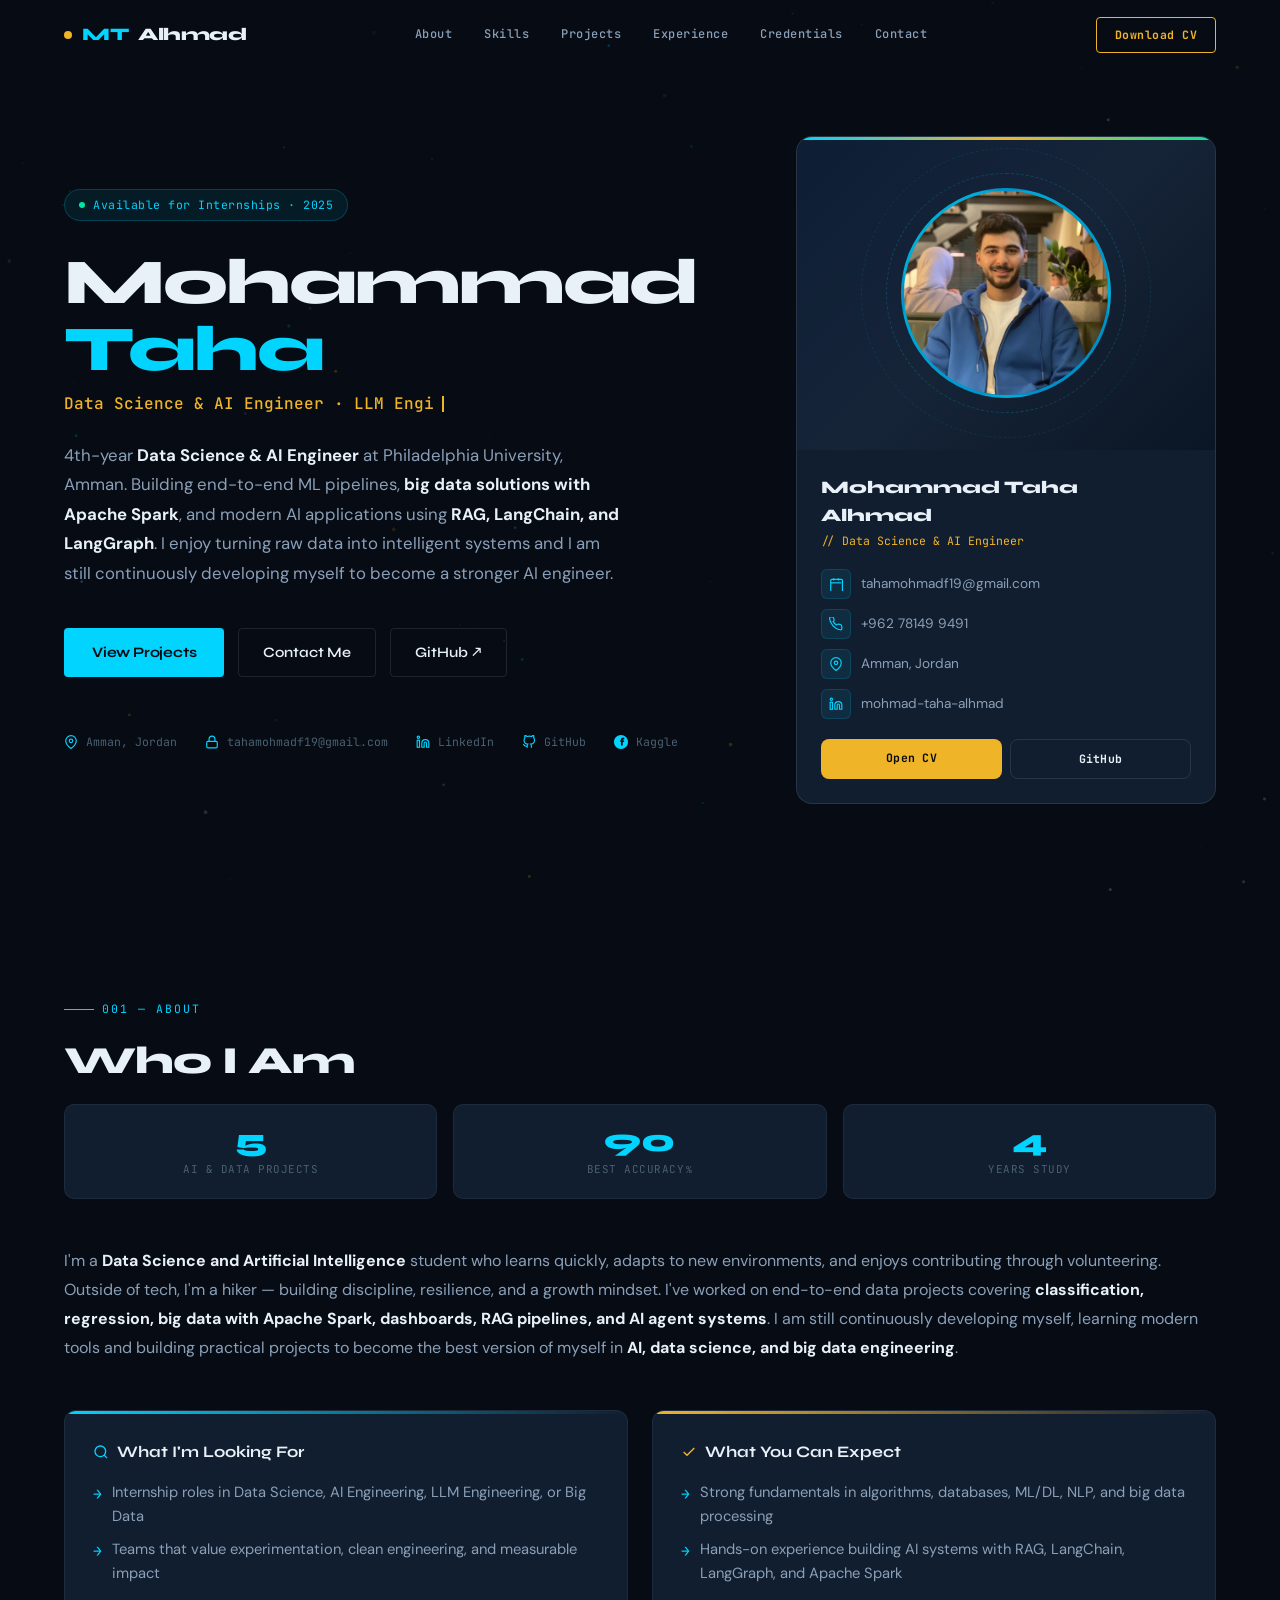
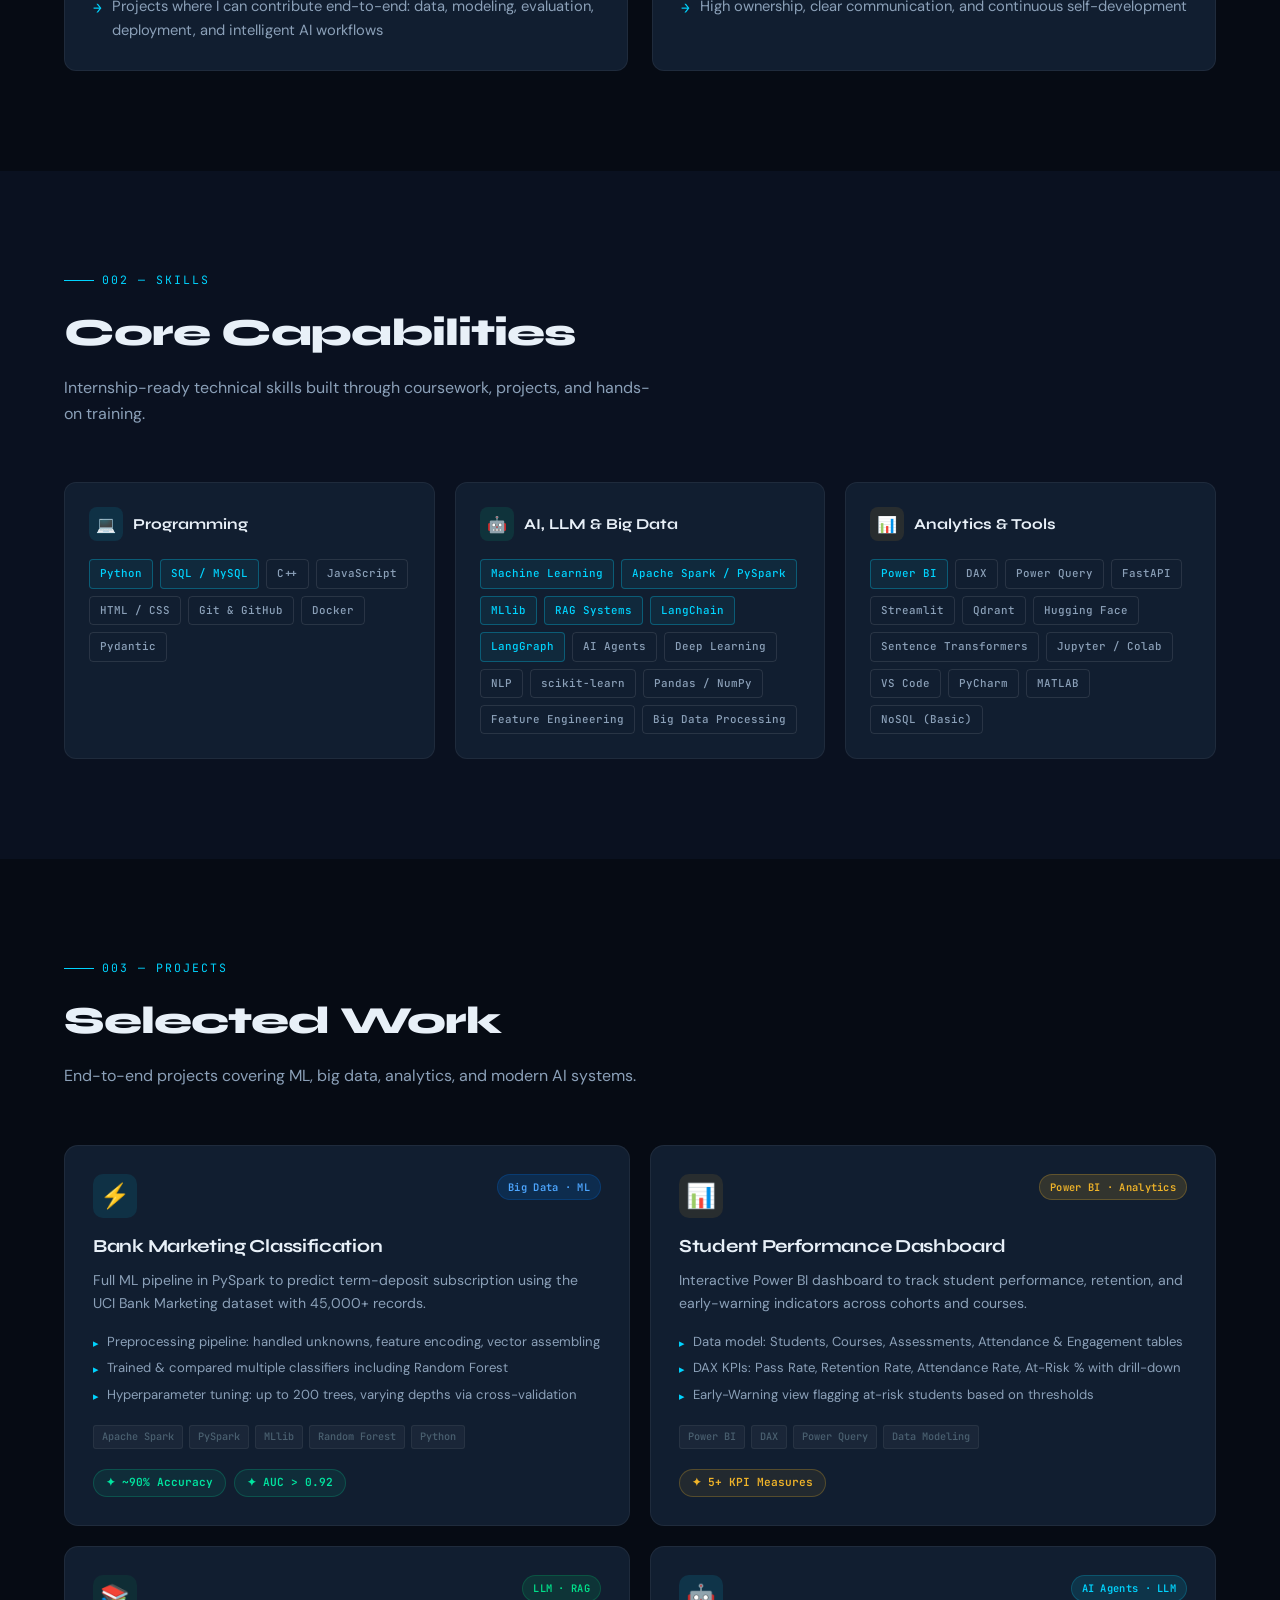
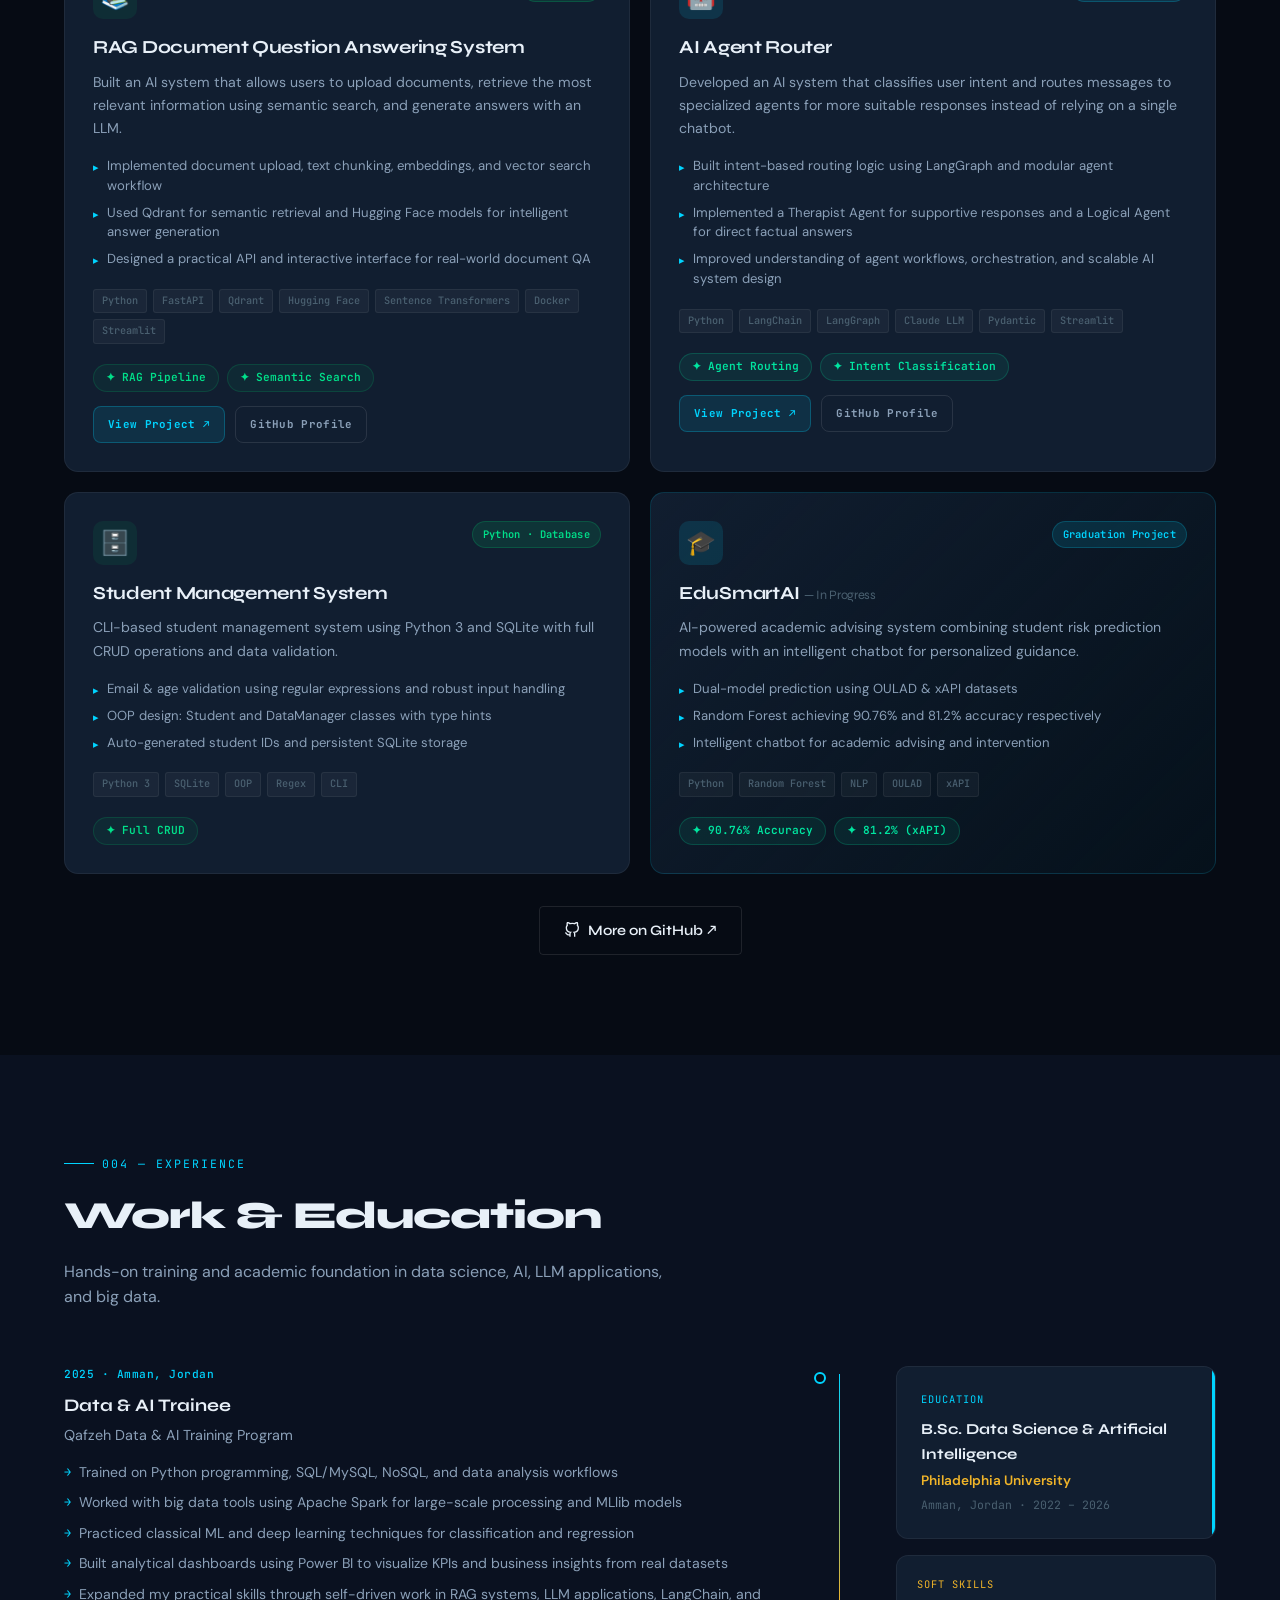
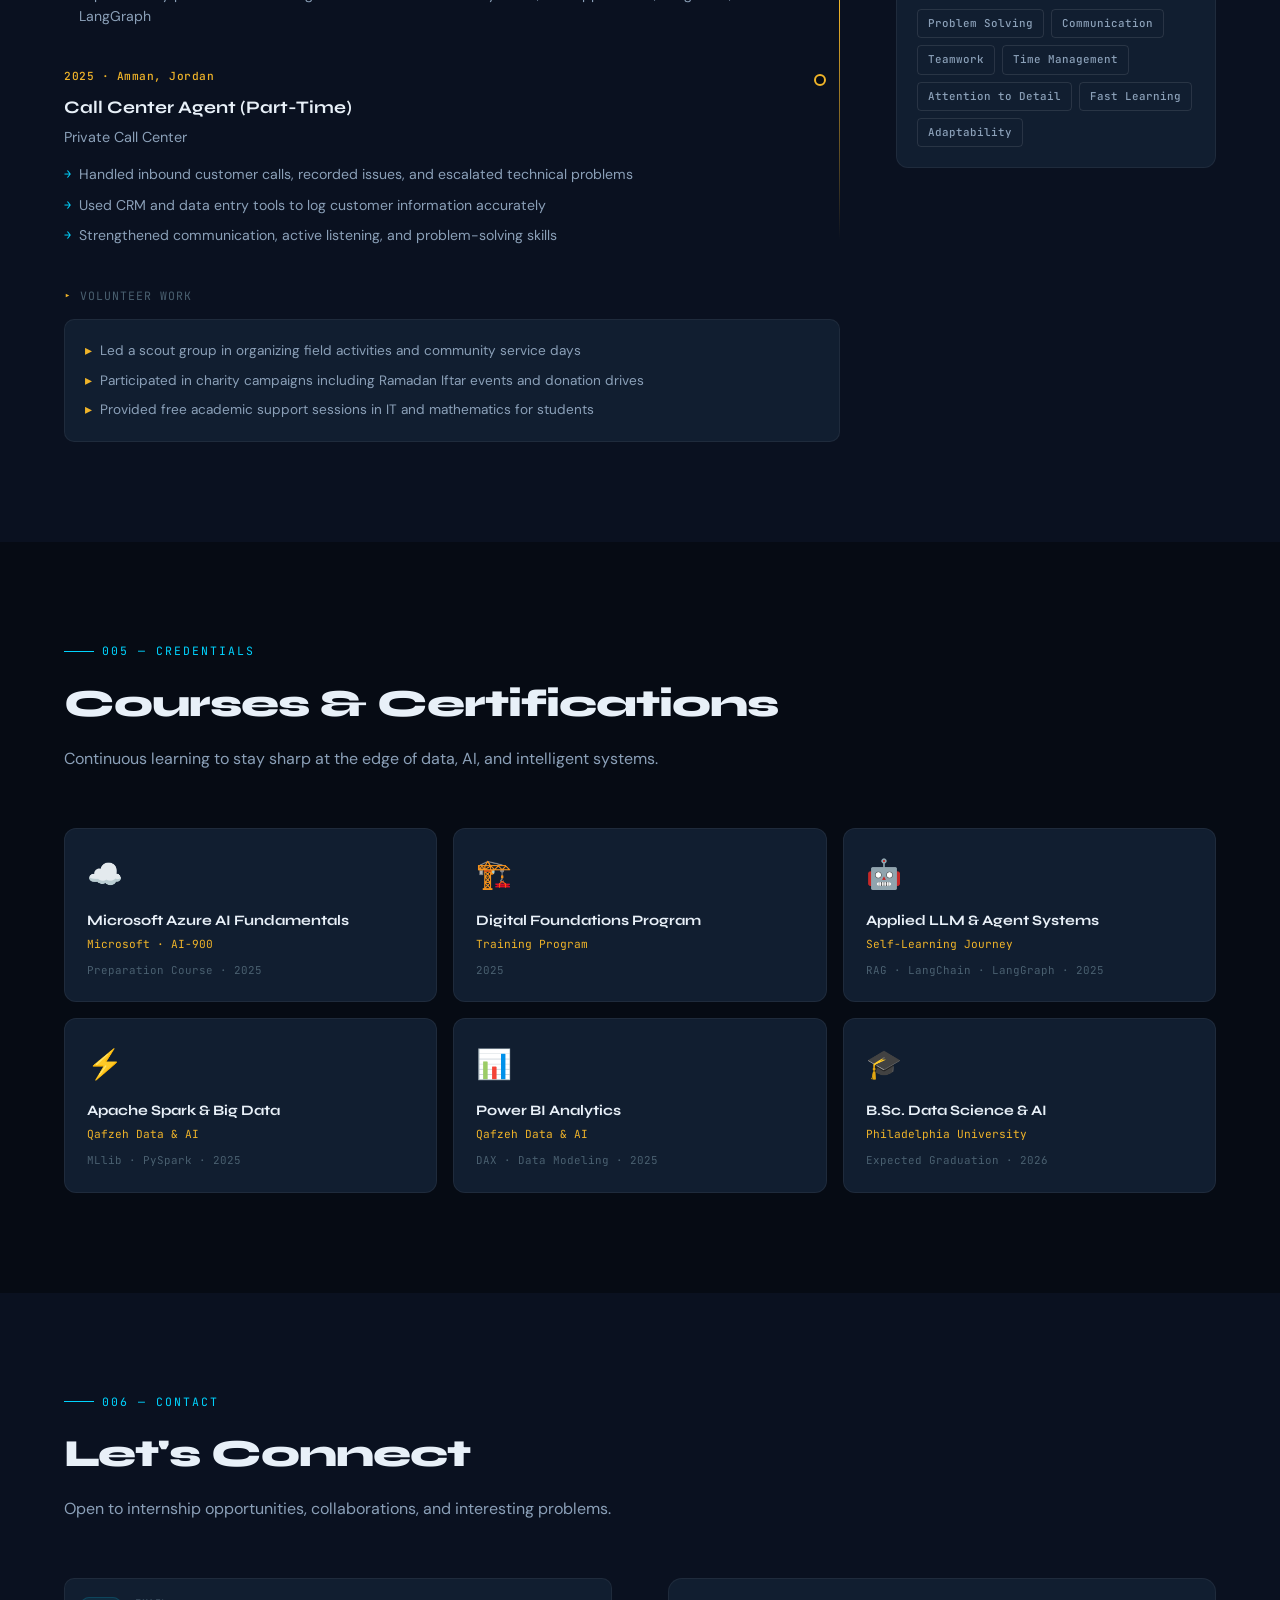
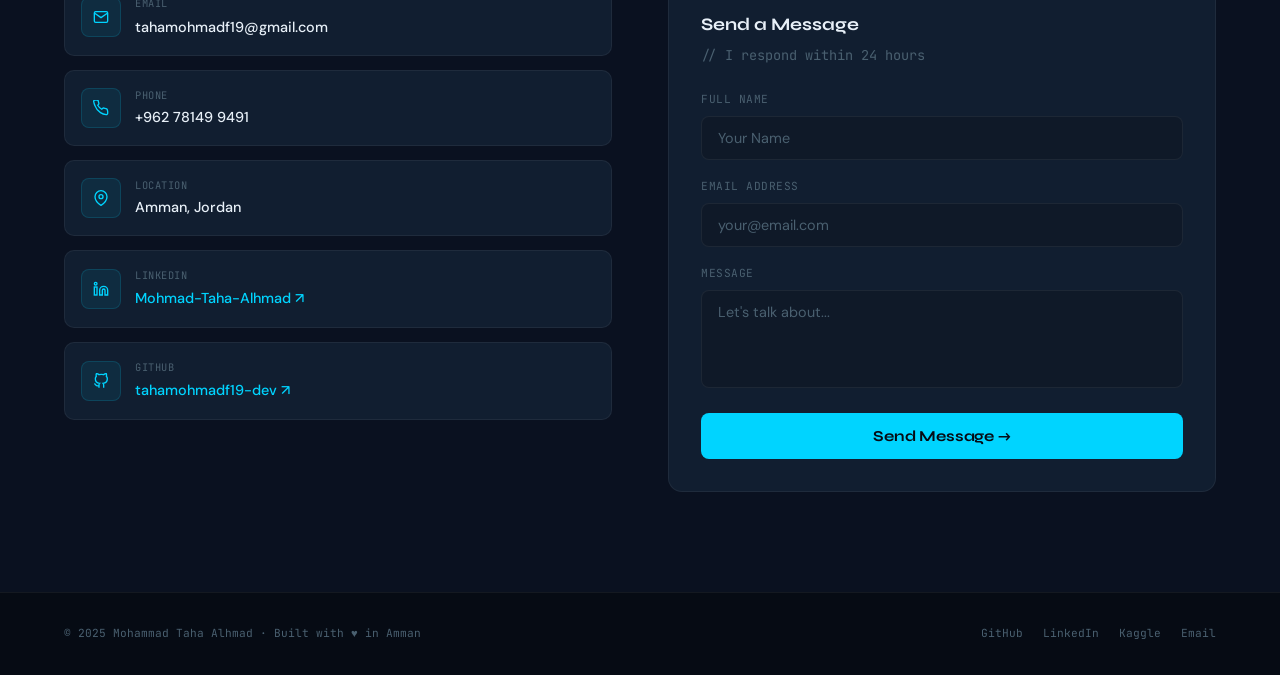
==== index.html @ 33c2872c "Update portfolio website content" ====
<!DOCTYPE html>
<html lang="en">
<head>
<meta charset="UTF-8">
<meta name="viewport" content="width=device-width, initial-scale=1.0">
<title>Mohammad Taha — Data Science & AI</title>
<link rel="preconnect" href="https://fonts.googleapis.com">
<link href="https://fonts.googleapis.com/css2?family=Syne:wght@400;500;600;700;800&family=DM+Sans:wght@300;400;500;600&family=JetBrains+Mono:wght@300;400;500;700&display=swap" rel="stylesheet">
<style>
:root {
  --bg: #060b14;
  --bg2: #0a1120;
  --bg3: #0f1928;
  --surface: #111e30;
  --surface2: #162438;
  --border: rgba(255,255,255,0.06);
  --border2: rgba(255,255,255,0.1);
  --cyan: #00d4ff;
  --cyan2: #00a8cc;
  --amber: #f0b429;
  --amber2: #d49500;
  --green: #00e5a0;
  --text: #e8f0f8;
  --text2: #8ba0b8;
  --text3: #4a6070;
  --font-display: 'Syne', sans-serif;
  --font-body: 'DM Sans', sans-serif;
  --font-mono: 'JetBrains Mono', monospace;
}
*{margin:0;padding:0;box-sizing:border-box}
html{scroll-behavior:smooth;scrollbar-width:thin;scrollbar-color:var(--cyan2) var(--bg2)}
::-webkit-scrollbar{width:6px}
::-webkit-scrollbar-track{background:var(--bg2)}
::-webkit-scrollbar-thumb{background:var(--cyan2);border-radius:3px}
body{background:var(--bg);color:var(--text);font-family:var(--font-body);line-height:1.6;overflow-x:hidden}
a{color:inherit;text-decoration:none}
img{max-width:100%}
::selection{background:rgba(0,212,255,0.25);color:#fff}

#canvas-bg{position:fixed;top:0;left:0;width:100%;height:100%;pointer-events:none;z-index:0;opacity:0.4}

nav{position:fixed;top:0;left:0;right:0;z-index:100;padding:0 5%;height:70px;display:flex;align-items:center;justify-content:space-between;transition:all 0.3s}
nav.scrolled{background:rgba(6,11,20,0.92);backdrop-filter:blur(20px);border-bottom:1px solid var(--border)}
.nav-logo{font-family:var(--font-display);font-size:1.1rem;font-weight:800;letter-spacing:-0.5px;display:flex;align-items:center;gap:10px}
.nav-logo span{color:var(--cyan)}
.nav-dot{width:8px;height:8px;background:var(--amber);border-radius:50%;animation:pulse-dot 2s infinite}
@keyframes pulse-dot{0%,100%{opacity:1;transform:scale(1)}50%{opacity:0.5;transform:scale(0.7)}}
.nav-links{display:flex;align-items:center;gap:32px}
.nav-links a{font-family:var(--font-mono);font-size:0.75rem;font-weight:500;color:var(--text2);letter-spacing:0.5px;transition:color 0.2s;position:relative}
.nav-links a::after{content:'';position:absolute;bottom:-4px;left:0;width:0;height:1px;background:var(--cyan);transition:width 0.3s}
.nav-links a:hover{color:var(--cyan)}
.nav-links a:hover::after{width:100%}
.nav-btn{background:transparent;border:1px solid var(--amber);color:var(--amber);font-family:var(--font-mono);font-size:0.72rem;font-weight:700;padding:8px 18px;border-radius:4px;cursor:pointer;letter-spacing:0.5px;transition:all 0.2s}
.nav-btn:hover{background:var(--amber);color:var(--bg)}

#hero{min-height:100vh;display:flex;align-items:center;padding:120px 5% 80px;position:relative;z-index:1}
.hero-grid{display:grid;grid-template-columns:1fr 420px;gap:80px;align-items:center;width:100%;max-width:1200px;margin:0 auto}
.hero-tag{display:inline-flex;align-items:center;gap:8px;background:rgba(0,212,255,0.08);border:1px solid rgba(0,212,255,0.2);border-radius:20px;padding:6px 14px;font-family:var(--font-mono);font-size:0.72rem;color:var(--cyan);margin-bottom:28px;letter-spacing:0.5px}
.hero-tag-dot{width:6px;height:6px;background:var(--green);border-radius:50%;animation:pulse-dot 2s infinite}
.hero-name{font-family:var(--font-display);font-size:clamp(2.8rem,5vw,4.2rem);font-weight:800;line-height:1.05;letter-spacing:-2px;margin-bottom:8px}
.hero-name span{color:var(--cyan)}
.hero-title{font-family:var(--font-mono);font-size:1rem;color:var(--amber);margin-bottom:24px;display:flex;align-items:center;gap:8px;font-weight:500}
.cursor-blink{display:inline-block;width:2px;height:1em;background:var(--amber);animation:blink 1s infinite;vertical-align:text-bottom}
@keyframes blink{0%,50%{opacity:1}51%,100%{opacity:0}}
.hero-bio{font-size:1.05rem;color:var(--text2);line-height:1.75;max-width:560px;margin-bottom:40px}
.hero-bio strong{color:var(--text)}
.hero-cta{display:flex;gap:14px;flex-wrap:wrap;margin-bottom:56px}
.btn-primary{background:var(--cyan);color:var(--bg);font-family:var(--font-display);font-weight:700;font-size:0.9rem;padding:13px 28px;border-radius:4px;border:none;cursor:pointer;transition:all 0.2s;letter-spacing:-0.2px}
.btn-primary:hover{background:var(--cyan2);transform:translateY(-1px);box-shadow:0 8px 24px rgba(0,212,255,0.3)}
.btn-ghost{background:transparent;color:var(--text);font-family:var(--font-display);font-weight:600;font-size:0.9rem;padding:12px 24px;border-radius:4px;border:1px solid var(--border2);cursor:pointer;transition:all 0.2s}
.btn-ghost:hover{border-color:var(--text2);background:rgba(255,255,255,0.04)}
.hero-meta{display:flex;align-items:center;gap:28px;flex-wrap:wrap}
.hero-meta-item{display:flex;align-items:center;gap:8px;font-family:var(--font-mono);font-size:0.72rem;color:var(--text3)}
.hero-meta-item svg{color:var(--cyan);flex-shrink:0}
.hero-meta-item a:hover{color:var(--cyan)}

.hero-card{background:var(--surface);border:1px solid var(--border2);border-radius:16px;overflow:hidden;position:relative}
.hero-card::before{content:'';position:absolute;top:0;left:0;right:0;height:3px;background:linear-gradient(90deg,var(--cyan),var(--amber),var(--green));z-index:2}
.hero-card-img{width:100%;aspect-ratio:4/3;background:linear-gradient(135deg,#0d1e35 0%,#162438 50%,#0a1624 100%);display:flex;align-items:center;justify-content:center;position:relative;overflow:hidden}
.hero-card-img-placeholder{
  width:210px;
  height:210px;
  border-radius:50%;
  object-fit:cover;
  border:3px solid rgba(0,212,255,0.3);
  position:relative;
  z-index:1;
  display:flex;
  align-items:center;
  justify-content:center;
  font-family:var(--font-display);
  font-size:3.5rem;
  font-weight:800;
  color:#fff;
  letter-spacing:-2px;
  background:linear-gradient(135deg,var(--cyan2),#0066aa);
}
.hero-card-img-ring{position:absolute;width:240px;height:240px;border-radius:50%;border:1px dashed rgba(0,212,255,0.2);animation:spin-ring 20s linear infinite}
.hero-card-img-ring2{position:absolute;width:290px;height:290px;border-radius:50%;border:1px dashed rgba(0,212,255,0.1);animation:spin-ring 30s linear infinite reverse}
@keyframes spin-ring{from{transform:rotate(0deg)}to{transform:rotate(360deg)}}

.hero-card-body{padding:24px}
.hero-card-name{font-family:var(--font-display);font-size:1.1rem;font-weight:800;margin-bottom:2px}
.hero-card-role{font-family:var(--font-mono);font-size:0.72rem;color:var(--amber);margin-bottom:18px}
.hero-card-info{display:flex;flex-direction:column;gap:10px;margin-bottom:20px}
.hero-card-info-item{display:flex;align-items:center;gap:10px;font-size:0.85rem;color:var(--text2)}
.hero-card-info-icon{width:30px;height:30px;background:rgba(0,212,255,0.08);border:1px solid rgba(0,212,255,0.15);border-radius:6px;display:flex;align-items:center;justify-content:center;flex-shrink:0}
.hero-card-btns{display:grid;grid-template-columns:1fr 1fr;gap:8px}
.hcb{padding:10px;border-radius:8px;font-family:var(--font-mono);font-size:0.72rem;font-weight:700;letter-spacing:0.3px;cursor:pointer;transition:all 0.2s;text-align:center;border:none}
.hcb-primary{background:var(--amber);color:var(--bg)}
.hcb-primary:hover{background:var(--amber2)}
.hcb-ghost{background:transparent;border:1px solid var(--border2);color:var(--text)}
.hcb-ghost:hover{border-color:var(--text2)}

section{padding:100px 5%;position:relative;z-index:1}
.section-label{font-family:var(--font-mono);font-size:0.72rem;color:var(--cyan);letter-spacing:2px;text-transform:uppercase;margin-bottom:12px;display:flex;align-items:center;gap:8px}
.section-label::before{content:'';width:30px;height:1px;background:var(--cyan)}
.section-title{font-family:var(--font-display);font-size:clamp(1.8rem,3vw,2.6rem);font-weight:800;letter-spacing:-1px;margin-bottom:12px}
.section-sub{color:var(--text2);font-size:1rem;max-width:600px;margin-bottom:56px}
.inner{max-width:1200px;margin:0 auto}

#about .about-grid{display:grid;grid-template-columns:1fr 1fr;gap:24px;margin-top:48px}
.about-card{background:var(--surface);border:1px solid var(--border);border-radius:12px;padding:28px;position:relative;overflow:hidden;transition:border-color 0.3s}
.about-card:hover{border-color:var(--border2)}
.about-card-accent{position:absolute;top:0;left:0;width:100%;height:3px}
.about-card-accent.cyan{background:linear-gradient(90deg,var(--cyan),transparent)}
.about-card-accent.amber{background:linear-gradient(90deg,var(--amber),transparent)}
.about-card h3{font-family:var(--font-display);font-size:1rem;font-weight:700;margin-bottom:16px;display:flex;align-items:center;gap:8px}
.about-card ul{list-style:none;display:flex;flex-direction:column;gap:10px}
.about-card ul li{display:flex;align-items:flex-start;gap:10px;color:var(--text2);font-size:0.92rem}
.about-card ul li::before{content:'→';color:var(--cyan);font-family:var(--font-mono);flex-shrink:0;margin-top:1px}
.about-bio{font-size:1rem;color:var(--text2);line-height:1.8;margin-bottom:40px}
.about-bio strong{color:var(--text)}
.stats-row{display:grid;grid-template-columns:repeat(3,1fr);gap:16px;margin-bottom:48px}
.stat-box{background:var(--surface);border:1px solid var(--border);border-radius:10px;padding:20px;text-align:center;position:relative;overflow:hidden;transition:all 0.3s}
.stat-box:hover{border-color:rgba(0,212,255,0.2);transform:translateY(-2px)}
.stat-box::after{content:'';position:absolute;bottom:0;left:0;right:0;height:2px;background:linear-gradient(90deg,transparent,var(--cyan),transparent);opacity:0;transition:opacity 0.3s}
.stat-box:hover::after{opacity:1}
.stat-num{font-family:var(--font-display);font-size:2rem;font-weight:800;color:var(--cyan);line-height:1;margin-bottom:4px}
.stat-label{font-family:var(--font-mono);font-size:0.68rem;color:var(--text3);letter-spacing:0.5px;text-transform:uppercase}

#skills{background:var(--bg2)}
.skills-grid{display:grid;grid-template-columns:repeat(3,1fr);gap:20px}
.skill-cat{background:var(--surface);border:1px solid var(--border);border-radius:12px;padding:24px;transition:border-color 0.3s}
.skill-cat:hover{border-color:rgba(0,212,255,0.2)}
.skill-cat-title{font-family:var(--font-display);font-weight:700;font-size:0.95rem;margin-bottom:18px;display:flex;align-items:center;gap:10px}
.skill-cat-icon{width:34px;height:34px;border-radius:8px;display:flex;align-items:center;justify-content:center;font-size:1rem;flex-shrink:0}
.skill-tags{display:flex;flex-wrap:wrap;gap:7px}
.skill-tag{font-family:var(--font-mono);font-size:0.68rem;padding:5px 10px;border-radius:4px;border:1px solid var(--border2);color:var(--text2);font-weight:500;transition:all 0.2s;cursor:default}
.skill-tag:hover{border-color:var(--cyan);color:var(--cyan);background:rgba(0,212,255,0.05)}
.skill-tag.featured{border-color:rgba(0,212,255,0.3);color:var(--cyan);background:rgba(0,212,255,0.06)}

.projects-grid{display:grid;grid-template-columns:repeat(2,1fr);gap:20px}
.project-card{background:var(--surface);border:1px solid var(--border);border-radius:14px;padding:28px;position:relative;overflow:hidden;transition:all 0.3s;cursor:pointer}
.project-card:hover{border-color:rgba(0,212,255,0.25);transform:translateY(-3px);box-shadow:0 20px 40px rgba(0,0,0,0.4)}
.project-card::after{content:'';position:absolute;top:0;right:0;width:100px;height:100px;background:radial-gradient(circle,rgba(0,212,255,0.06),transparent 70%);opacity:0;transition:opacity 0.3s}
.project-card:hover::after{opacity:1}
.project-header{display:flex;justify-content:space-between;align-items:flex-start;margin-bottom:14px}
.project-badge{font-family:var(--font-mono);font-size:0.65rem;padding:4px 10px;border-radius:20px;font-weight:600;letter-spacing:0.3px}
.badge-blue{background:rgba(0,100,200,0.2);color:#4da6ff;border:1px solid rgba(0,100,200,0.3)}
.badge-green{background:rgba(0,180,100,0.15);color:#00e08a;border:1px solid rgba(0,180,100,0.25)}
.badge-amber{background:rgba(240,180,40,0.15);color:#f0b429;border:1px solid rgba(240,180,40,0.25)}
.badge-cyan{background:rgba(0,212,255,0.12);color:var(--cyan);border:1px solid rgba(0,212,255,0.2)}
.project-icon{width:44px;height:44px;border-radius:10px;display:flex;align-items:center;justify-content:center;font-size:1.3rem;flex-shrink:0}
.project-name{font-family:var(--font-display);font-size:1.15rem;font-weight:700;margin-bottom:8px;letter-spacing:-0.3px}
.project-desc{color:var(--text2);font-size:0.88rem;line-height:1.65;margin-bottom:16px}
.project-bullets{list-style:none;display:flex;flex-direction:column;gap:7px;margin-bottom:20px}
.project-bullets li{display:flex;align-items:flex-start;gap:8px;color:var(--text2);font-size:0.82rem;line-height:1.5}
.project-bullets li::before{content:'▸';color:var(--cyan);flex-shrink:0;font-size:0.7rem;margin-top:3px}
.project-tech{display:flex;flex-wrap:wrap;gap:6px;margin-bottom:20px}
.tech-tag{font-family:var(--font-mono);font-size:0.64rem;padding:3px 8px;border-radius:3px;background:rgba(255,255,255,0.04);border:1px solid var(--border);color:var(--text3);font-weight:500}
.project-metric{display:inline-flex;align-items:center;gap:6px;background:rgba(0,229,160,0.08);border:1px solid rgba(0,229,160,0.2);border-radius:20px;padding:4px 12px;font-family:var(--font-mono);font-size:0.7rem;color:var(--green);font-weight:600}
.project-links{display:flex;gap:10px;flex-wrap:wrap;margin-top:6px}
.project-link{display:inline-flex;align-items:center;gap:8px;padding:9px 14px;border-radius:8px;font-family:var(--font-mono);font-size:0.68rem;font-weight:700;letter-spacing:0.3px;transition:all 0.2s}
.project-link.primary{background:rgba(0,212,255,0.1);border:1px solid rgba(0,212,255,0.25);color:var(--cyan)}
.project-link.primary:hover{background:rgba(0,212,255,0.16);transform:translateY(-1px)}
.project-link.ghost{background:transparent;border:1px solid var(--border2);color:var(--text2)}
.project-link.ghost:hover{border-color:var(--text2);color:var(--text)}

#experience{background:var(--bg2)}
.timeline{position:relative;padding-right:20px}
.timeline::before{content:'';position:absolute;right:0;top:8px;bottom:8px;width:1px;background:linear-gradient(180deg,var(--cyan),var(--amber),transparent)}
.timeline-item{position:relative;padding-right:32px;margin-bottom:40px}
.timeline-dot{position:absolute;right:-6px;top:6px;width:12px;height:12px;border-radius:50%;background:var(--bg);border:2px solid var(--cyan);z-index:1}
.timeline-item:nth-child(2) .timeline-dot{border-color:var(--amber)}
.timeline-date{font-family:var(--font-mono);font-size:0.7rem;color:var(--cyan);letter-spacing:0.5px;margin-bottom:8px;font-weight:500}
.timeline-item:nth-child(2) .timeline-date{color:var(--amber)}
.timeline-role{font-family:var(--font-display);font-size:1.1rem;font-weight:700;margin-bottom:4px}
.timeline-company{color:var(--text2);font-size:0.9rem;margin-bottom:14px}
.timeline-list{list-style:none;display:flex;flex-direction:column;gap:8px}
.timeline-list li{display:flex;align-items:flex-start;gap:8px;color:var(--text2);font-size:0.88rem}
.timeline-list li::before{content:'→';color:var(--cyan);font-family:var(--font-mono);flex-shrink:0;font-size:0.75rem;margin-top:2px}
.exp-aside{position:sticky;top:90px}
.edu-card{background:var(--surface);border:1px solid var(--border);border-radius:12px;padding:24px;margin-bottom:16px;position:relative;overflow:hidden}
.edu-card::before{content:'';position:absolute;right:0;top:0;bottom:0;width:3px;background:var(--cyan)}
.edu-degree{font-family:var(--font-display);font-size:0.95rem;font-weight:700;margin-bottom:4px}
.edu-univ{color:var(--amber);font-size:0.85rem;font-weight:600;margin-bottom:4px}
.edu-detail{color:var(--text3);font-family:var(--font-mono);font-size:0.72rem}
.exp-grid{display:grid;grid-template-columns:1fr 320px;gap:56px;align-items:start}

.cred-grid{display:grid;grid-template-columns:repeat(3,1fr);gap:16px}
.cred-card{background:var(--surface);border:1px solid var(--border);border-radius:12px;padding:22px;transition:all 0.3s}
.cred-card:hover{border-color:rgba(240,180,40,0.3);transform:translateY(-2px)}
.cred-icon{font-size:1.8rem;margin-bottom:12px}
.cred-name{font-family:var(--font-display);font-size:0.9rem;font-weight:700;margin-bottom:4px}
.cred-issuer{font-family:var(--font-mono);font-size:0.7rem;color:var(--amber);margin-bottom:8px}
.cred-year{font-family:var(--font-mono);font-size:0.68rem;color:var(--text3)}

#contact{background:var(--bg2)}
.contact-grid{display:grid;grid-template-columns:1fr 1fr;gap:56px;align-items:start}
.contact-info{display:flex;flex-direction:column;gap:14px;margin-bottom:36px}
.contact-item{display:flex;align-items:center;gap:14px;background:var(--surface);border:1px solid var(--border);border-radius:10px;padding:16px;transition:all 0.3s}
.contact-item:hover{border-color:rgba(0,212,255,0.2)}
.contact-icon{width:40px;height:40px;border-radius:8px;background:rgba(0,212,255,0.08);border:1px solid rgba(0,212,255,0.15);display:flex;align-items:center;justify-content:center;flex-shrink:0}
.contact-item-label{font-family:var(--font-mono);font-size:0.65rem;color:var(--text3);letter-spacing:0.5px;text-transform:uppercase;margin-bottom:2px}
.contact-item-val{font-size:0.9rem;color:var(--text);font-weight:500}
.contact-form{background:var(--surface);border:1px solid var(--border);border-radius:14px;padding:32px}
.form-group{margin-bottom:18px}
.form-label{font-family:var(--font-mono);font-size:0.7rem;color:var(--text3);letter-spacing:0.5px;text-transform:uppercase;margin-bottom:7px;display:block}
.form-input{width:100%;background:var(--bg3);border:1px solid var(--border);border-radius:8px;padding:12px 16px;color:var(--text);font-family:var(--font-body);font-size:0.9rem;transition:border-color 0.2s;resize:none}
.form-input:focus{outline:none;border-color:rgba(0,212,255,0.4);background:var(--bg2)}
.form-input::placeholder{color:var(--text3)}
.form-btn{width:100%;background:var(--cyan);color:var(--bg);font-family:var(--font-display);font-weight:700;font-size:0.95rem;padding:14px;border-radius:8px;border:none;cursor:pointer;transition:all 0.2s;letter-spacing:-0.2px}
.form-btn:hover{background:var(--cyan2);transform:translateY(-1px);box-shadow:0 8px 24px rgba(0,212,255,0.25)}

footer{padding:32px 5%;border-top:1px solid var(--border);display:flex;align-items:center;justify-content:space-between;position:relative;z-index:1}
.footer-copy{font-family:var(--font-mono);font-size:0.7rem;color:var(--text3)}
.footer-links{display:flex;gap:20px}
.footer-links a{font-family:var(--font-mono);font-size:0.7rem;color:var(--text3);transition:color 0.2s}
.footer-links a:hover{color:var(--cyan)}

.reveal{opacity:0;transform:translateY(30px);transition:opacity 0.7s ease,transform 0.7s ease}
.reveal.visible{opacity:1;transform:translateY(0)}
.reveal-delay-1{transition-delay:0.1s}
.reveal-delay-2{transition-delay:0.2s}
.reveal-delay-3{transition-delay:0.3s}
.reveal-delay-4{transition-delay:0.4s}

@media(max-width:900px){
  .hero-grid,.about-grid,.contact-grid,.exp-grid{grid-template-columns:1fr}
  .skills-grid,.projects-grid,.cred-grid{grid-template-columns:1fr}
  .stats-row{grid-template-columns:repeat(3,1fr)}
  .hero-card{max-width:380px}
  .nav-links{display:none}
}

.glitch{position:relative}
.glitch::before,.glitch::after{content:attr(data-text);position:absolute;top:0;left:0;width:100%;height:100%;clip-path:polygon(0 0,100% 0,100% 33%,0 33%)}
.glitch::before{color:var(--cyan);transform:translate(-2px,0);opacity:0;animation:glitch1 4s infinite 2s}
.glitch::after{color:var(--amber);transform:translate(2px,0);opacity:0;animation:glitch2 4s infinite 2.1s}
@keyframes glitch1{0%,95%,100%{opacity:0;transform:translate(-2px,0)}96%{opacity:0.8;transform:translate(-3px,-1px)}}
@keyframes glitch2{0%,95%,100%{opacity:0;transform:translate(2px,0)}96%{opacity:0.8;transform:translate(3px,1px)}}
</style>
</head>
<body>

<canvas id="canvas-bg"></canvas>

<nav id="navbar">
  <div class="nav-logo">
    <div class="nav-dot"></div>
    <span>MT</span>Alhmad
  </div>
  <div class="nav-links">
    <a href="#about">About</a>
    <a href="#skills">Skills</a>
    <a href="#projects">Projects</a>
    <a href="#experience">Experience</a>
    <a href="#credentials">Credentials</a>
    <a href="#contact">Contact</a>
  </div>
  <a href="#" onclick="downloadCV()" class="nav-btn">Download CV</a>
</nav>

<section id="hero">
  <div class="hero-grid">
    <div>
      <div class="hero-tag">
        <div class="hero-tag-dot"></div>
        Available for Internships · 2025
      </div>
      <h1 class="hero-name glitch" data-text="Mohammad Taha">
        Mohammad <span>Taha</span>
      </h1>
      <div class="hero-title">
        <span id="typed-title">Data Science & AI Engineer · LLM Engineer · Big Data Engineer</span>
        <span class="cursor-blink"></span>
      </div>
      <p class="hero-bio">
        4th-year <strong>Data Science & AI Engineer</strong> at Philadelphia University, Amman.
        Building end-to-end ML pipelines, <strong>big data solutions with Apache Spark</strong>,
        and modern AI applications using <strong>RAG, LangChain, and LangGraph</strong>.
        I enjoy turning raw data into intelligent systems and I am still continuously developing myself to become a stronger AI engineer.
      </p>
      <div class="hero-cta">
        <a href="#projects" class="btn-primary">View Projects</a>
        <a href="#contact" class="btn-ghost">Contact Me</a>
        <a href="https://github.com/tahamohmadf19-dev" target="_blank" class="btn-ghost">GitHub ↗</a>
      </div>
      <div class="hero-meta">
        <div class="hero-meta-item">
          <svg width="14" height="14" viewBox="0 0 24 24" fill="none" stroke="currentColor" stroke-width="2"><path d="M21 10c0 7-9 13-9 13s-9-6-9-13a9 9 0 0118 0z"/><circle cx="12" cy="10" r="3"/></svg>
          Amman, Jordan
        </div>
        <div class="hero-meta-item">
          <svg width="14" height="14" viewBox="0 0 24 24" fill="none" stroke="currentColor" stroke-width="2"><rect x="3" y="11" width="18" height="11" rx="2"/><path d="M7 11V7a5 5 0 0110 0v4"/></svg>
          <a href="mailto:tahamohmadf19@gmail.com">tahamohmadf19@gmail.com</a>
        </div>
        <div class="hero-meta-item">
          <svg width="14" height="14" viewBox="0 0 24 24" fill="none" stroke="currentColor" stroke-width="2"><path d="M16 8a6 6 0 016 6v7h-4v-7a2 2 0 00-2-2 2 2 0 00-2 2v7h-4v-7a6 6 0 016-6z"/><rect x="2" y="9" width="4" height="12"/><circle cx="4" cy="4" r="2"/></svg>
          <a href="https://linkedin.com/in/mohmad-taha-alhmad" target="_blank">LinkedIn</a>
        </div>
        <div class="hero-meta-item">
          <svg width="14" height="14" viewBox="0 0 24 24" fill="none" stroke="currentColor" stroke-width="2"><path d="M9 19c-5 1.5-5-2.5-7-3m14 6v-3.87a3.37 3.37 0 00-.94-2.61c3.14-.35 6.44-1.54 6.44-7A5.44 5.44 0 0020 4.77 5.07 5.07 0 0019.91 1S18.73.65 16 2.48a13.38 13.38 0 00-7 0C6.27.65 5.09 1 5.09 1A5.07 5.07 0 005 4.77a5.44 5.44 0 00-1.5 3.78c0 5.42 3.3 6.61 6.44 7A3.37 3.37 0 009 18.13V22"/></svg>
          <a href="https://github.com/tahamohmadf19-dev" target="_blank">GitHub</a>
        </div>
        <div class="hero-meta-item">
          <svg width="14" height="14" viewBox="0 0 24 24" fill="currentColor"><path d="M12 0C5.4 0 0 5.4 0 12s5.4 12 12 12 12-5.4 12-12S18.6 0 12 0zm5.5 7.5h-2c-.4 0-.5.2-.5.5v1.5h2.5l-.3 2.5H15V18h-3v-6.5h-1.5V9H12V7.5c0-2 1.2-3 3-3h2.5V7.5z"/></svg>
          <a href="https://kaggle.com/tahamohmadf19" target="_blank">Kaggle</a>
        </div>
      </div>
    </div>

    <div class="hero-card reveal">
      <div class="hero-card-img">
        <div class="hero-card-img-ring"></div>
        <div class="hero-card-img-ring2"></div>
        <img src="WhatsApp Image 2025-09-28 at 1.17.18 PM.jpeg" alt="Mohammad Taha" class="hero-card-img-placeholder"
          onerror="this.style.display='none';this.nextElementSibling.style.display='flex'">
        <div style="display:none;width:210px;height:210px;border-radius:50%;background:linear-gradient(135deg,var(--cyan2),#0066aa);align-items:center;justify-content:center;font-family:var(--font-display);font-size:3.5rem;font-weight:800;color:#fff;position:relative;z-index:1">MT</div>
      </div>
      <div class="hero-card-body">
        <div class="hero-card-name">Mohammad Taha Alhmad</div>
        <div class="hero-card-role">// Data Science & AI Engineer</div>
        <div class="hero-card-info">
          <div class="hero-card-info-item">
            <div class="hero-card-info-icon">
              <svg width="14" height="14" viewBox="0 0 24 24" fill="none" stroke="var(--cyan)" stroke-width="2"><rect x="3" y="4" width="20" height="22" rx="2"/><line x1="16" y1="2" x2="16" y2="6"/><line x1="8" y1="2" x2="8" y2="6"/><line x1="3" y1="10" x2="21" y2="10"/></svg>
            </div>
            tahamohmadf19@gmail.com
          </div>
          <div class="hero-card-info-item">
            <div class="hero-card-info-icon">
              <svg width="14" height="14" viewBox="0 0 24 24" fill="none" stroke="var(--cyan)" stroke-width="2"><path d="M22 16.92v3a2 2 0 01-2.18 2 19.79 19.79 0 01-8.63-3.07A19.5 19.5 0 013.07 8.81 19.79 19.79 0 01.98 2.18 2 2 0 012.96 0h3a2 2 0 012 1.72c.127.96.361 1.903.7 2.81a2 2 0 01-.45 2.11L7.09 7.91a16 16 0 006 6l1.27-1.27a2 2 0 012.11-.45c.907.339 1.85.573 2.81.7A2 2 0 0121.22 14z"/></svg>
            </div>
            +962 78149 9491
          </div>
          <div class="hero-card-info-item">
            <div class="hero-card-info-icon">
              <svg width="14" height="14" viewBox="0 0 24 24" fill="none" stroke="var(--cyan)" stroke-width="2"><path d="M21 10c0 7-9 13-9 13s-9-6-9-13a9 9 0 0118 0z"/><circle cx="12" cy="10" r="3"/></svg>
            </div>
            Amman, Jordan
          </div>
          <div class="hero-card-info-item">
            <div class="hero-card-info-icon">
              <svg width="14" height="14" viewBox="0 0 24 24" fill="none" stroke="var(--cyan)" stroke-width="2"><path d="M16 8a6 6 0 016 6v7h-4v-7a2 2 0 00-2-2 2 2 0 00-2 2v7h-4v-7a6 6 0 016-6z"/><rect x="2" y="9" width="4" height="12"/><circle cx="4" cy="4" r="2"/></svg>
            </div>
            mohmad-taha-alhmad
          </div>
        </div>
        <div class="hero-card-btns">
          <a href="#" onclick="downloadCV()" class="hcb hcb-primary">Open CV</a>
          <a href="https://github.com/tahamohmadf19-dev" target="_blank" class="hcb hcb-ghost">GitHub</a>
        </div>
      </div>
    </div>
  </div>
</section>

<section id="about">
  <div class="inner">
    <div class="section-label reveal">001 — About</div>
    <h2 class="section-title reveal">Who I Am</h2>
    <div class="stats-row reveal">
      <div class="stat-box">
        <div class="stat-num" data-count="5">0</div>
        <div class="stat-label">AI & Data Projects</div>
      </div>
      <div class="stat-box">
        <div class="stat-num" data-count="90">0</div>
        <div class="stat-label" style="display:flex;align-items:center;justify-content:center;gap:2px">Best Accuracy <span style="color:var(--text3);font-size:0.6rem">%</span></div>
      </div>
      <div class="stat-box">
        <div class="stat-num" data-count="4">0</div>
        <div class="stat-label">Years Study</div>
      </div>
    </div>
    <p class="about-bio reveal">
      I'm a <strong>Data Science and Artificial Intelligence</strong> student who learns quickly, adapts to new environments, and enjoys contributing through volunteering. Outside of tech, I'm a hiker — building discipline, resilience, and a growth mindset. I've worked on end-to-end data projects covering <strong>classification, regression, big data with Apache Spark, dashboards, RAG pipelines, and AI agent systems</strong>. I am still continuously developing myself, learning modern tools and building practical projects to become the best version of myself in <strong>AI, data science, and big data engineering</strong>.
    </p>
    <div class="about-grid">
      <div class="about-card reveal reveal-delay-1">
        <div class="about-card-accent cyan"></div>
        <h3>
          <svg width="16" height="16" viewBox="0 0 24 24" fill="none" stroke="var(--cyan)" stroke-width="2"><circle cx="11" cy="11" r="8"/><line x1="21" y1="21" x2="16.65" y2="16.65"/></svg>
          What I'm Looking For
        </h3>
        <ul>
          <li>Internship roles in Data Science, AI Engineering, LLM Engineering, or Big Data</li>
          <li>Teams that value experimentation, clean engineering, and measurable impact</li>
          <li>Projects where I can contribute end-to-end: data, modeling, evaluation, deployment, and intelligent AI workflows</li>
        </ul>
      </div>
      <div class="about-card reveal reveal-delay-2">
        <div class="about-card-accent amber"></div>
        <h3>
          <svg width="16" height="16" viewBox="0 0 24 24" fill="none" stroke="var(--amber)" stroke-width="2"><polyline points="20,6 9,17 4,12"/></svg>
          What You Can Expect
        </h3>
        <ul>
          <li>Strong fundamentals in algorithms, databases, ML/DL, NLP, and big data processing</li>
          <li>Hands-on experience building AI systems with RAG, LangChain, LangGraph, and Apache Spark</li>
          <li>High ownership, clear communication, and continuous self-development</li>
        </ul>
      </div>
    </div>
  </div>
</section>

<section id="skills">
  <div class="inner">
    <div class="section-label reveal">002 — Skills</div>
    <h2 class="section-title reveal">Core Capabilities</h2>
    <p class="section-sub reveal">Internship-ready technical skills built through coursework, projects, and hands-on training.</p>
    <div class="skills-grid">
      <div class="skill-cat reveal reveal-delay-1">
        <div class="skill-cat-title">
          <div class="skill-cat-icon" style="background:rgba(0,212,255,0.1)">💻</div>
          Programming
        </div>
        <div class="skill-tags">
          <span class="skill-tag featured">Python</span>
          <span class="skill-tag featured">SQL / MySQL</span>
          <span class="skill-tag">C++</span>
          <span class="skill-tag">JavaScript</span>
          <span class="skill-tag">HTML / CSS</span>
          <span class="skill-tag">Git & GitHub</span>
          <span class="skill-tag">Docker</span>
          <span class="skill-tag">Pydantic</span>
        </div>
      </div>
      <div class="skill-cat reveal reveal-delay-2">
        <div class="skill-cat-title">
          <div class="skill-cat-icon" style="background:rgba(0,229,160,0.1)">🤖</div>
          AI, LLM & Big Data
        </div>
        <div class="skill-tags">
          <span class="skill-tag featured">Machine Learning</span>
          <span class="skill-tag featured">Apache Spark / PySpark</span>
          <span class="skill-tag featured">MLlib</span>
          <span class="skill-tag featured">RAG Systems</span>
          <span class="skill-tag featured">LangChain</span>
          <span class="skill-tag featured">LangGraph</span>
          <span class="skill-tag">AI Agents</span>
          <span class="skill-tag">Deep Learning</span>
          <span class="skill-tag">NLP</span>
          <span class="skill-tag">scikit-learn</span>
          <span class="skill-tag">Pandas / NumPy</span>
          <span class="skill-tag">Feature Engineering</span>
          <span class="skill-tag">Big Data Processing</span>
        </div>
      </div>
      <div class="skill-cat reveal reveal-delay-3">
        <div class="skill-cat-title">
          <div class="skill-cat-icon" style="background:rgba(240,180,40,0.1)">📊</div>
          Analytics & Tools
        </div>
        <div class="skill-tags">
          <span class="skill-tag featured">Power BI</span>
          <span class="skill-tag">DAX</span>
          <span class="skill-tag">Power Query</span>
          <span class="skill-tag">FastAPI</span>
          <span class="skill-tag">Streamlit</span>
          <span class="skill-tag">Qdrant</span>
          <span class="skill-tag">Hugging Face</span>
          <span class="skill-tag">Sentence Transformers</span>
          <span class="skill-tag">Jupyter / Colab</span>
          <span class="skill-tag">VS Code</span>
          <span class="skill-tag">PyCharm</span>
          <span class="skill-tag">MATLAB</span>
          <span class="skill-tag">NoSQL (Basic)</span>
        </div>
      </div>
    </div>
  </div>
</section>

<section id="projects">
  <div class="inner">
    <div class="section-label reveal">003 — Projects</div>
    <h2 class="section-title reveal">Selected Work</h2>
    <p class="section-sub reveal">End-to-end projects covering ML, big data, analytics, and modern AI systems.</p>
    <div class="projects-grid">
      <div class="project-card reveal reveal-delay-1">
        <div class="project-header">
          <div class="project-icon" style="background:rgba(0,212,255,0.1);font-size:1.5rem">⚡</div>
          <span class="project-badge badge-blue">Big Data · ML</span>
        </div>
        <div class="project-name">Bank Marketing Classification</div>
        <div class="project-desc">Full ML pipeline in PySpark to predict term-deposit subscription using the UCI Bank Marketing dataset with 45,000+ records.</div>
        <ul class="project-bullets">
          <li>Preprocessing pipeline: handled unknowns, feature encoding, vector assembling</li>
          <li>Trained & compared multiple classifiers including Random Forest</li>
          <li>Hyperparameter tuning: up to 200 trees, varying depths via cross-validation</li>
        </ul>
        <div class="project-tech">
          <span class="tech-tag">Apache Spark</span><span class="tech-tag">PySpark</span>
          <span class="tech-tag">MLlib</span><span class="tech-tag">Random Forest</span><span class="tech-tag">Python</span>
        </div>
        <div style="display:flex;gap:8px;flex-wrap:wrap">
          <div class="project-metric">✦ ~90% Accuracy</div>
          <div class="project-metric">✦ AUC &gt; 0.92</div>
        </div>
      </div>

      <div class="project-card reveal reveal-delay-2">
        <div class="project-header">
          <div class="project-icon" style="background:rgba(240,180,40,0.1);font-size:1.5rem">📊</div>
          <span class="project-badge badge-amber">Power BI · Analytics</span>
        </div>
        <div class="project-name">Student Performance Dashboard</div>
        <div class="project-desc">Interactive Power BI dashboard to track student performance, retention, and early-warning indicators across cohorts and courses.</div>
        <ul class="project-bullets">
          <li>Data model: Students, Courses, Assessments, Attendance & Engagement tables</li>
          <li>DAX KPIs: Pass Rate, Retention Rate, Attendance Rate, At-Risk % with drill-down</li>
          <li>Early-Warning view flagging at-risk students based on thresholds</li>
        </ul>
        <div class="project-tech">
          <span class="tech-tag">Power BI</span><span class="tech-tag">DAX</span>
          <span class="tech-tag">Power Query</span><span class="tech-tag">Data Modeling</span>
        </div>
        <div style="display:flex;gap:8px;flex-wrap:wrap">
          <div class="project-metric" style="background:rgba(240,180,40,0.08);border-color:rgba(240,180,40,0.25);color:var(--amber)">✦ 5+ KPI Measures</div>
        </div>
      </div>

      <div class="project-card reveal reveal-delay-3">
        <div class="project-header">
          <div class="project-icon" style="background:rgba(0,180,100,0.1);font-size:1.5rem">📚</div>
          <span class="project-badge badge-green">LLM · RAG</span>
        </div>
        <div class="project-name">RAG Document Question Answering System</div>
        <div class="project-desc">Built an AI system that allows users to upload documents, retrieve the most relevant information using semantic search, and generate answers with an LLM.</div>
        <ul class="project-bullets">
          <li>Implemented document upload, text chunking, embeddings, and vector search workflow</li>
          <li>Used Qdrant for semantic retrieval and Hugging Face models for intelligent answer generation</li>
          <li>Designed a practical API and interactive interface for real-world document QA</li>
        </ul>
        <div class="project-tech">
          <span class="tech-tag">Python</span><span class="tech-tag">FastAPI</span>
          <span class="tech-tag">Qdrant</span><span class="tech-tag">Hugging Face</span>
          <span class="tech-tag">Sentence Transformers</span><span class="tech-tag">Docker</span>
          <span class="tech-tag">Streamlit</span>
        </div>
        <div style="display:flex;gap:8px;flex-wrap:wrap;margin-bottom:14px">
          <div class="project-metric" style="background:rgba(0,180,100,0.08);border-color:rgba(0,180,100,0.2);color:#00e08a">✦ RAG Pipeline</div>
          <div class="project-metric" style="background:rgba(0,180,100,0.08);border-color:rgba(0,180,100,0.2);color:#00e08a">✦ Semantic Search</div>
        </div>
        <div class="project-links">
          <a href="https://lnkd.in/di4bekHP" target="_blank" class="project-link primary">View Project ↗</a>
          <a href="https://github.com/tahamohmadf19-dev" target="_blank" class="project-link ghost">GitHub Profile</a>
        </div>
      </div>

      <div class="project-card reveal reveal-delay-4">
        <div class="project-header">
          <div class="project-icon" style="background:rgba(0,212,255,0.12);font-size:1.5rem">🤖</div>
          <span class="project-badge badge-cyan">AI Agents · LLM</span>
        </div>
        <div class="project-name">AI Agent Router</div>
        <div class="project-desc">Developed an AI system that classifies user intent and routes messages to specialized agents for more suitable responses instead of relying on a single chatbot.</div>
        <ul class="project-bullets">
          <li>Built intent-based routing logic using LangGraph and modular agent architecture</li>
          <li>Implemented a Therapist Agent for supportive responses and a Logical Agent for direct factual answers</li>
          <li>Improved understanding of agent workflows, orchestration, and scalable AI system design</li>
        </ul>
        <div class="project-tech">
          <span class="tech-tag">Python</span><span class="tech-tag">LangChain</span>
          <span class="tech-tag">LangGraph</span><span class="tech-tag">Claude LLM</span>
          <span class="tech-tag">Pydantic</span><span class="tech-tag">Streamlit</span>
        </div>
        <div style="display:flex;gap:8px;flex-wrap:wrap;margin-bottom:14px">
          <div class="project-metric">✦ Agent Routing</div>
          <div class="project-metric">✦ Intent Classification</div>
        </div>
        <div class="project-links">
          <a href="https://lnkd.in/dGGnN7rA" target="_blank" class="project-link primary">View Project ↗</a>
          <a href="https://github.com/tahamohmadf19-dev" target="_blank" class="project-link ghost">GitHub Profile</a>
        </div>
      </div>

      <div class="project-card reveal reveal-delay-1">
        <div class="project-header">
          <div class="project-icon" style="background:rgba(0,180,100,0.1);font-size:1.5rem">🗄️</div>
          <span class="project-badge badge-green">Python · Database</span>
        </div>
        <div class="project-name">Student Management System</div>
        <div class="project-desc">CLI-based student management system using Python 3 and SQLite with full CRUD operations and data validation.</div>
        <ul class="project-bullets">
          <li>Email & age validation using regular expressions and robust input handling</li>
          <li>OOP design: Student and DataManager classes with type hints</li>
          <li>Auto-generated student IDs and persistent SQLite storage</li>
        </ul>
        <div class="project-tech">
          <span class="tech-tag">Python 3</span><span class="tech-tag">SQLite</span>
          <span class="tech-tag">OOP</span><span class="tech-tag">Regex</span><span class="tech-tag">CLI</span>
        </div>
        <div style="display:flex;gap:8px">
          <div class="project-metric" style="background:rgba(0,180,100,0.08);border-color:rgba(0,180,100,0.2);color:#00e08a">✦ Full CRUD</div>
        </div>
      </div>

      <div class="project-card reveal reveal-delay-2" style="border-color:rgba(0,212,255,0.15);background:linear-gradient(135deg,var(--surface) 0%,rgba(0,212,255,0.03) 100%)">
        <div class="project-header">
          <div class="project-icon" style="background:rgba(0,212,255,0.12);font-size:1.5rem">🎓</div>
          <span class="project-badge badge-cyan">Graduation Project</span>
        </div>
        <div class="project-name">EduSmartAI <span style="color:var(--text3);font-size:0.8rem;font-weight:400">— In Progress</span></div>
        <div class="project-desc">AI-powered academic advising system combining student risk prediction models with an intelligent chatbot for personalized guidance.</div>
        <ul class="project-bullets">
          <li>Dual-model prediction using OULAD & xAPI datasets</li>
          <li>Random Forest achieving 90.76% and 81.2% accuracy respectively</li>
          <li>Intelligent chatbot for academic advising and intervention</li>
        </ul>
        <div class="project-tech">
          <span class="tech-tag">Python</span><span class="tech-tag">Random Forest</span>
          <span class="tech-tag">NLP</span><span class="tech-tag">OULAD</span><span class="tech-tag">xAPI</span>
        </div>
        <div style="display:flex;gap:8px;flex-wrap:wrap">
          <div class="project-metric">✦ 90.76% Accuracy</div>
          <div class="project-metric">✦ 81.2% (xAPI)</div>
        </div>
      </div>
    </div>

    <div style="text-align:center;margin-top:32px" class="reveal">
      <a href="https://github.com/tahamohmadf19-dev" target="_blank" class="btn-ghost" style="display:inline-flex;align-items:center;gap:8px">
        <svg width="16" height="16" viewBox="0 0 24 24" fill="none" stroke="currentColor" stroke-width="2"><path d="M9 19c-5 1.5-5-2.5-7-3m14 6v-3.87a3.37 3.37 0 00-.94-2.61c3.14-.35 6.44-1.54 6.44-7A5.44 5.44 0 0020 4.77 5.07 5.07 0 0019.91 1S18.73.65 16 2.48a13.38 13.38 0 00-7 0C6.27.65 5.09 1 5.09 1A5.07 5.07 0 005 4.77a5.44 5.44 0 00-1.5 3.78c0 5.42 3.3 6.61 6.44 7A3.37 3.37 0 009 18.13V22"/></svg>
        More on GitHub ↗
      </a>
    </div>
  </div>
</section>

<section id="experience">
  <div class="inner">
    <div class="section-label reveal">004 — Experience</div>
    <h2 class="section-title reveal">Work & Education</h2>
    <p class="section-sub reveal">Hands-on training and academic foundation in data science, AI, LLM applications, and big data.</p>
    <div class="exp-grid">
      <div>
        <div class="timeline reveal">
          <div class="timeline-item">
            <div class="timeline-dot"></div>
            <div class="timeline-date">2025 · Amman, Jordan</div>
            <div class="timeline-role">Data & AI Trainee</div>
            <div class="timeline-company">Qafzeh Data & AI Training Program</div>
            <ul class="timeline-list">
              <li>Trained on Python programming, SQL/MySQL, NoSQL, and data analysis workflows</li>
              <li>Worked with big data tools using Apache Spark for large-scale processing and MLlib models</li>
              <li>Practiced classical ML and deep learning techniques for classification and regression</li>
              <li>Built analytical dashboards using Power BI to visualize KPIs and business insights from real datasets</li>
              <li>Expanded my practical skills through self-driven work in RAG systems, LLM applications, LangChain, and LangGraph</li>
            </ul>
          </div>
          <div class="timeline-item">
            <div class="timeline-dot"></div>
            <div class="timeline-date">2025 · Amman, Jordan</div>
            <div class="timeline-role">Call Center Agent (Part-Time)</div>
            <div class="timeline-company">Private Call Center</div>
            <ul class="timeline-list">
              <li>Handled inbound customer calls, recorded issues, and escalated technical problems</li>
              <li>Used CRM and data entry tools to log customer information accurately</li>
              <li>Strengthened communication, active listening, and problem-solving skills</li>
            </ul>
          </div>
        </div>
        <div style="margin-top:32px" class="reveal">
          <div style="font-family:var(--font-mono);font-size:0.72rem;color:var(--text3);letter-spacing:1px;text-transform:uppercase;margin-bottom:14px;display:flex;align-items:center;gap:8px">
            <span style="color:var(--amber)">▸</span> Volunteer Work
          </div>
          <div style="background:var(--surface);border:1px solid var(--border);border-radius:10px;padding:20px">
            <ul style="list-style:none;display:flex;flex-direction:column;gap:8px">
              <li style="display:flex;align-items:flex-start;gap:8px;color:var(--text2);font-size:0.85rem"><span style="color:var(--amber);flex-shrink:0">▸</span>Led a scout group in organizing field activities and community service days</li>
              <li style="display:flex;align-items:flex-start;gap:8px;color:var(--text2);font-size:0.85rem"><span style="color:var(--amber);flex-shrink:0">▸</span>Participated in charity campaigns including Ramadan Iftar events and donation drives</li>
              <li style="display:flex;align-items:flex-start;gap:8px;color:var(--text2);font-size:0.85rem"><span style="color:var(--amber);flex-shrink:0">▸</span>Provided free academic support sessions in IT and mathematics for students</li>
            </ul>
          </div>
        </div>
      </div>
      <div class="exp-aside reveal">
        <div class="edu-card">
          <div style="font-family:var(--font-mono);font-size:0.65rem;color:var(--cyan);letter-spacing:1px;text-transform:uppercase;margin-bottom:10px">Education</div>
          <div class="edu-degree">B.Sc. Data Science & Artificial Intelligence</div>
          <div class="edu-univ">Philadelphia University</div>
          <div class="edu-detail">Amman, Jordan · 2022 – 2026</div>
        </div>
        <div style="background:var(--surface);border:1px solid var(--border);border-radius:12px;padding:20px">
          <div style="font-family:var(--font-mono);font-size:0.65rem;color:var(--amber);letter-spacing:1px;text-transform:uppercase;margin-bottom:16px">Soft Skills</div>
          <div style="display:flex;flex-wrap:wrap;gap:7px">
            <span class="skill-tag">Problem Solving</span>
            <span class="skill-tag">Communication</span>
            <span class="skill-tag">Teamwork</span>
            <span class="skill-tag">Time Management</span>
            <span class="skill-tag">Attention to Detail</span>
            <span class="skill-tag">Fast Learning</span>
            <span class="skill-tag">Adaptability</span>
          </div>
        </div>
      </div>
    </div>
  </div>
</section>

<section id="credentials">
  <div class="inner">
    <div class="section-label reveal">005 — Credentials</div>
    <h2 class="section-title reveal">Courses & Certifications</h2>
    <p class="section-sub reveal">Continuous learning to stay sharp at the edge of data, AI, and intelligent systems.</p>
    <div class="cred-grid">
      <div class="cred-card reveal reveal-delay-1">
        <div class="cred-icon">☁️</div>
        <div class="cred-name">Microsoft Azure AI Fundamentals</div>
        <div class="cred-issuer">Microsoft · AI-900</div>
        <div class="cred-year">Preparation Course · 2025</div>
      </div>
      <div class="cred-card reveal reveal-delay-2">
        <div class="cred-icon">🏗️</div>
        <div class="cred-name">Digital Foundations Program</div>
        <div class="cred-issuer">Training Program</div>
        <div class="cred-year">2025</div>
      </div>
      <div class="cred-card reveal reveal-delay-3">
        <div class="cred-icon">🤖</div>
        <div class="cred-name">Applied LLM & Agent Systems</div>
        <div class="cred-issuer">Self-Learning Journey</div>
        <div class="cred-year">RAG · LangChain · LangGraph · 2025</div>
      </div>
      <div class="cred-card reveal reveal-delay-1">
        <div class="cred-icon">⚡</div>
        <div class="cred-name">Apache Spark & Big Data</div>
        <div class="cred-issuer">Qafzeh Data & AI</div>
        <div class="cred-year">MLlib · PySpark · 2025</div>
      </div>
      <div class="cred-card reveal reveal-delay-2">
        <div class="cred-icon">📊</div>
        <div class="cred-name">Power BI Analytics</div>
        <div class="cred-issuer">Qafzeh Data & AI</div>
        <div class="cred-year">DAX · Data Modeling · 2025</div>
      </div>
      <div class="cred-card reveal reveal-delay-3">
        <div class="cred-icon">🎓</div>
        <div class="cred-name">B.Sc. Data Science & AI</div>
        <div class="cred-issuer">Philadelphia University</div>
        <div class="cred-year">Expected Graduation · 2026</div>
      </div>
    </div>
  </div>
</section>

<section id="contact">
  <div class="inner">
    <div class="section-label reveal">006 — Contact</div>
    <h2 class="section-title reveal">Let's Connect</h2>
    <p class="section-sub reveal">Open to internship opportunities, collaborations, and interesting problems.</p>
    <div class="contact-grid">
      <div class="reveal">
        <div class="contact-info">
          <div class="contact-item">
            <div class="contact-icon"><svg width="16" height="16" viewBox="0 0 24 24" fill="none" stroke="var(--cyan)" stroke-width="2"><path d="M4 4h16c1.1 0 2 .9 2 2v12c0 1.1-.9 2-2 2H4c-1.1 0-2-.9-2-2V6c0-1.1.9-2 2-2z"/><polyline points="22,6 12,13 2,6"/></svg></div>
            <div><div class="contact-item-label">Email</div><a href="mailto:tahamohmadf19@gmail.com" class="contact-item-val">tahamohmadf19@gmail.com</a></div>
          </div>
          <div class="contact-item">
            <div class="contact-icon"><svg width="16" height="16" viewBox="0 0 24 24" fill="none" stroke="var(--cyan)" stroke-width="2"><path d="M22 16.92v3a2 2 0 01-2.18 2 19.79 19.79 0 01-8.63-3.07A19.5 19.5 0 013.07 8.81 19.79 19.79 0 01.98 2.18 2 2 0 012.96 0h3a2 2 0 012 1.72c.127.96.361 1.903.7 2.81a2 2 0 01-.45 2.11L7.09 7.91a16 16 0 006 6l1.27-1.27a2 2 0 012.11-.45c.907.339 1.85.573 2.81.7A2 2 0 0121.22 14z"/></svg></div>
            <div><div class="contact-item-label">Phone</div><div class="contact-item-val">+962 78149 9491</div></div>
          </div>
          <div class="contact-item">
            <div class="contact-icon"><svg width="16" height="16" viewBox="0 0 24 24" fill="none" stroke="var(--cyan)" stroke-width="2"><path d="M21 10c0 7-9 13-9 13s-9-6-9-13a9 9 0 0118 0z"/><circle cx="12" cy="10" r="3"/></svg></div>
            <div><div class="contact-item-label">Location</div><div class="contact-item-val">Amman, Jordan</div></div>
          </div>
          <div class="contact-item">
            <div class="contact-icon"><svg width="16" height="16" viewBox="0 0 24 24" fill="none" stroke="var(--cyan)" stroke-width="2"><path d="M16 8a6 6 0 016 6v7h-4v-7a2 2 0 00-2-2 2 2 0 00-2 2v7h-4v-7a6 6 0 016-6z"/><rect x="2" y="9" width="4" height="12"/><circle cx="4" cy="4" r="2"/></svg></div>
            <div><div class="contact-item-label">LinkedIn</div><a href="https://linkedin.com/in/mohmad-taha-alhmad" target="_blank" class="contact-item-val" style="color:var(--cyan)">Mohmad-Taha-Alhmad ↗</a></div>
          </div>
          <div class="contact-item">
            <div class="contact-icon"><svg width="16" height="16" viewBox="0 0 24 24" fill="none" stroke="var(--cyan)" stroke-width="2"><path d="M9 19c-5 1.5-5-2.5-7-3m14 6v-3.87a3.37 3.37 0 00-.94-2.61c3.14-.35 6.44-1.54 6.44-7A5.44 5.44 0 0020 4.77 5.07 5.07 0 0019.91 1S18.73.65 16 2.48a13.38 13.38 0 00-7 0C6.27.65 5.09 1 5.09 1A5.07 5.07 0 005 4.77a5.44 5.44 0 00-1.5 3.78c0 5.42 3.3 6.61 6.44 7A3.37 3.37 0 009 18.13V22"/></svg></div>
            <div><div class="contact-item-label">GitHub</div><a href="https://github.com/tahamohmadf19-dev" target="_blank" class="contact-item-val" style="color:var(--cyan)">tahamohmadf19-dev ↗</a></div>
          </div>
        </div>
      </div>
      <div class="contact-form reveal reveal-delay-2">
        <div style="font-family:var(--font-display);font-size:1.1rem;font-weight:700;margin-bottom:6px">Send a Message</div>
        <div style="color:var(--text3);font-size:0.85rem;margin-bottom:24px;font-family:var(--font-mono)">// I respond within 24 hours</div>
        <div class="form-group">
          <label class="form-label">Full Name</label>
          <input type="text" class="form-input" placeholder="Your Name">
        </div>
        <div class="form-group">
          <label class="form-label">Email Address</label>
          <input type="email" class="form-input" placeholder="your@email.com">
        </div>
        <div class="form-group">
          <label class="form-label">Message</label>
          <textarea class="form-input" rows="4" placeholder="Let's talk about..."></textarea>
        </div>
        <button class="form-btn" onclick="this.textContent='Message Sent ✓';this.style.background='var(--green)';this.style.color='var(--bg)'">Send Message →</button>
      </div>
    </div>
  </div>
</section>

<footer>
  <div class="footer-copy">© 2025 Mohammad Taha Alhmad · Built with ♥ in Amman</div>
  <div class="footer-links">
    <a href="https://github.com/tahamohmadf19-dev" target="_blank">GitHub</a>
    <a href="https://linkedin.com/in/mohmad-taha-alhmad" target="_blank">LinkedIn</a>
    <a href="https://kaggle.com/tahamohmadf19" target="_blank">Kaggle</a>
    <a href="mailto:tahamohmadf19@gmail.com">Email</a>
  </div>
</footer>

<script>
const canvas = document.getElementById('canvas-bg');
const ctx = canvas.getContext('2d');
let particles = [], W, H;
function resize(){W=canvas.width=window.innerWidth;H=canvas.height=window.innerHeight}
resize();window.addEventListener('resize',resize);
class Particle{
  constructor(){this.reset()}
  reset(){this.x=Math.random()*W;this.y=Math.random()*H;this.vx=(Math.random()-.5)*.3;this.vy=(Math.random()-.5)*.3;this.radius=Math.random()*1.5+.5;this.alpha=Math.random()*.4+.1;this.color=Math.random()>.7?'#00d4ff':Math.random()>.5?'#f0b429':'#ffffff'}
  update(){this.x+=this.vx;this.y+=this.vy;if(this.x<0||this.x>W||this.y<0||this.y>H)this.reset()}
  draw(){ctx.save();ctx.globalAlpha=this.alpha;ctx.fillStyle=this.color;ctx.beginPath();ctx.arc(this.x,this.y,this.radius,0,Math.PI*2);ctx.fill();ctx.restore()}
}
for(let i=0;i<80;i++)particles.push(new Particle());
function connectParticles(){for(let i=0;i<particles.length;i++){for(let j=i+1;j<particles.length;j++){const dx=particles[i].x-particles[j].x,dy=particles[i].y-particles[j].y,dist=Math.sqrt(dx*dx+dy*dy);if(dist<120){ctx.save();ctx.globalAlpha=(1-dist/120)*.08;ctx.strokeStyle='#00d4ff';ctx.lineWidth=.5;ctx.beginPath();ctx.moveTo(particles[i].x,particles[i].y);ctx.lineTo(particles[j].x,particles[j].y);ctx.stroke();ctx.restore()}}}}
function animate(){ctx.clearRect(0,0,W,H);particles.forEach(p=>{p.update();p.draw()});connectParticles();requestAnimationFrame(animate)}
animate();

const titles=[
  'Data Science & AI Engineer · LLM Engineer · Big Data Engineer',
  'RAG & LLM Applications Builder',
  'LangChain / LangGraph Developer',
  'Big Data Engineer',
  'ML Pipeline Builder'
];
let ti=0,ci=0,deleting=false;
const el=document.getElementById('typed-title');
function typeWriter(){const current=titles[ti];if(!deleting){el.textContent=current.slice(0,++ci);if(ci===current.length){deleting=true;setTimeout(typeWriter,2000);return}}else{el.textContent=current.slice(0,--ci);if(ci===0){deleting=false;ti=(ti+1)%titles.length}}setTimeout(typeWriter,deleting?30:55)}
setTimeout(typeWriter,1000);

window.addEventListener('scroll',()=>{document.getElementById('navbar').classList.toggle('scrolled',window.scrollY>50)});

const observer=new IntersectionObserver((entries)=>{entries.forEach(e=>{if(e.isIntersecting)e.target.classList.add('visible')})},{threshold:0.1});
document.querySelectorAll('.reveal').forEach(el=>observer.observe(el));

const countObserver=new IntersectionObserver((entries)=>{entries.forEach(e=>{if(!e.isIntersecting)return;const el=e.target,target=+el.dataset.count;let current=0;const step=target/40;const timer=setInterval(()=>{current=Math.min(current+step,target);el.textContent=Math.round(current)+(el.dataset.suffix||'');if(current>=target)clearInterval(timer)},30);countObserver.unobserve(el)})},{threshold:0.5});
document.querySelectorAll('[data-count]').forEach(el=>countObserver.observe(el));

function downloadCV(){
  window.open("MOHMAD-TAHA-JASEM-ALHMAD-FlowCV-Resume-20260122.pdf","_blank");
}

const sections=document.querySelectorAll('section[id]');
const navLinks=document.querySelectorAll('.nav-links a');
window.addEventListener('scroll',()=>{
  let current='';
  sections.forEach(s=>{if(window.scrollY>=s.offsetTop-100)current=s.id});
  navLinks.forEach(a=>{a.style.color=a.getAttribute('href')==='#'+current?'var(--cyan)':''});
});
</script>
</body>
</html>
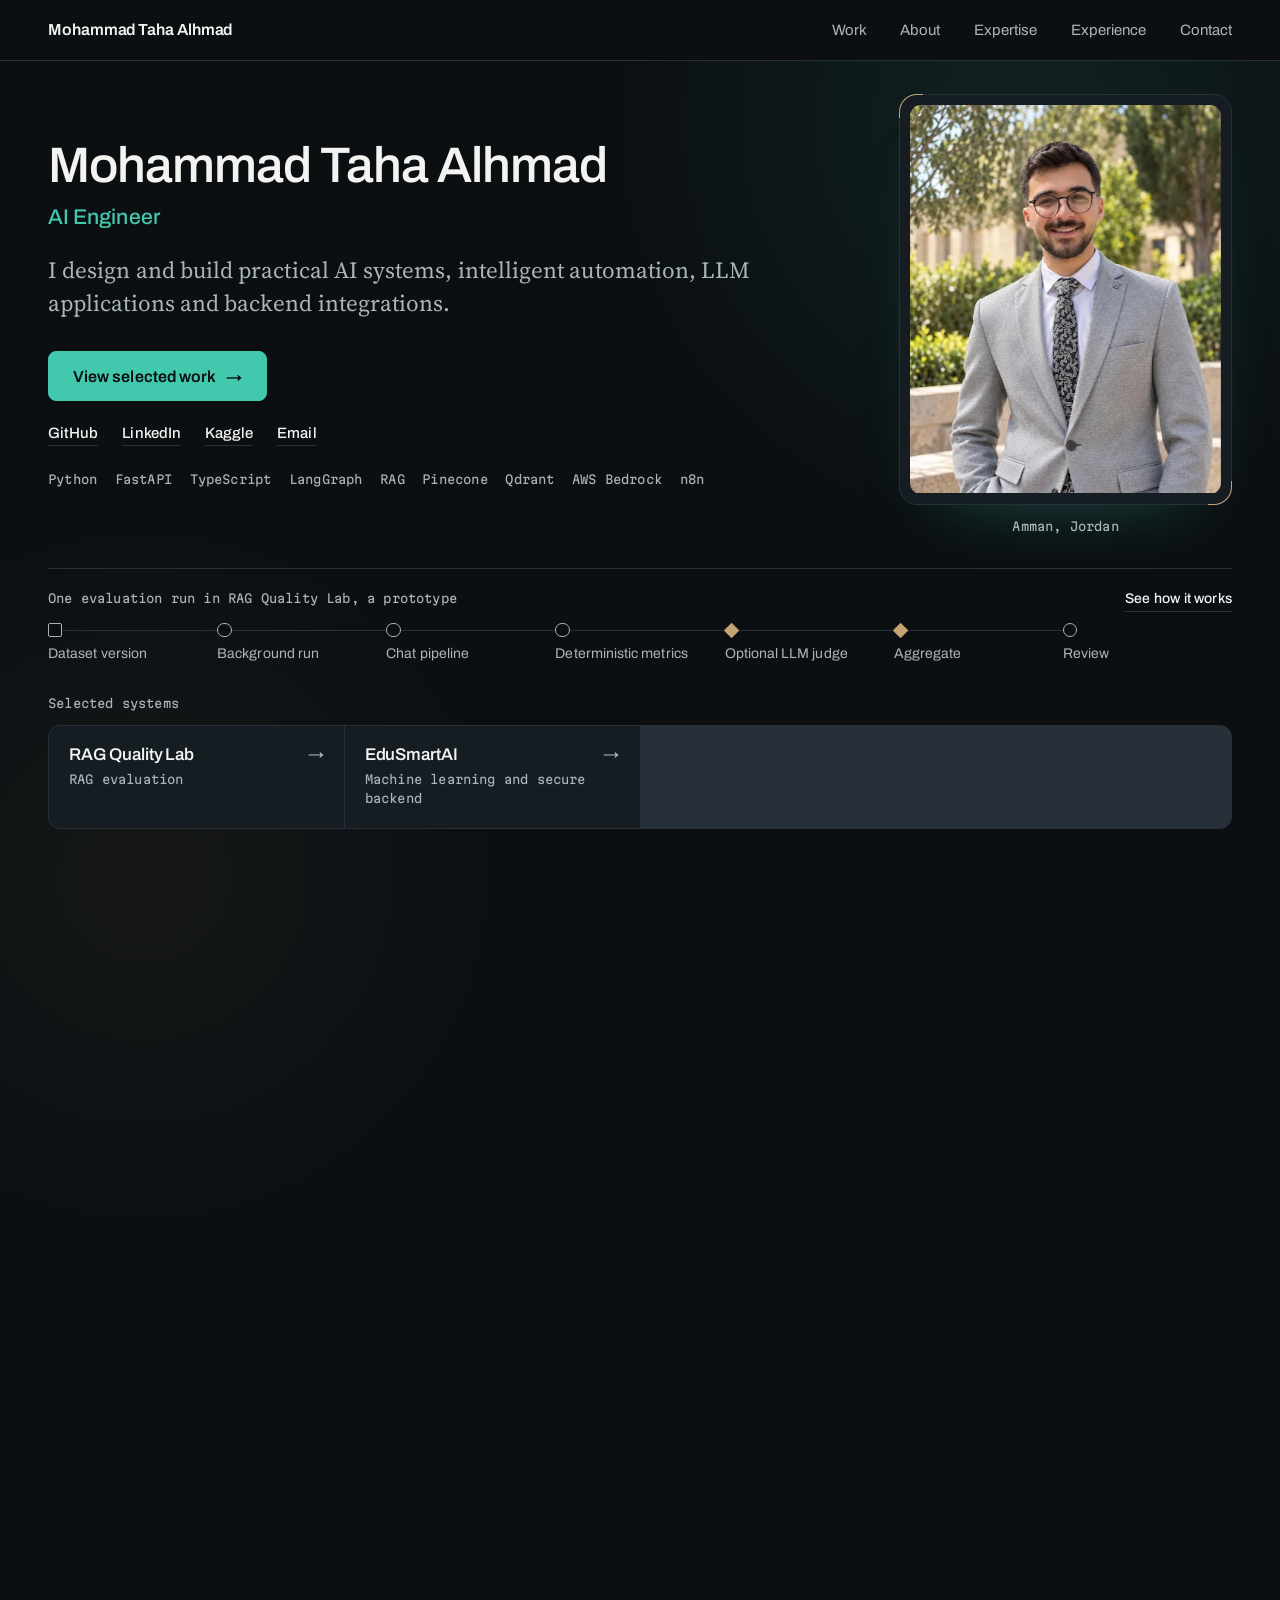
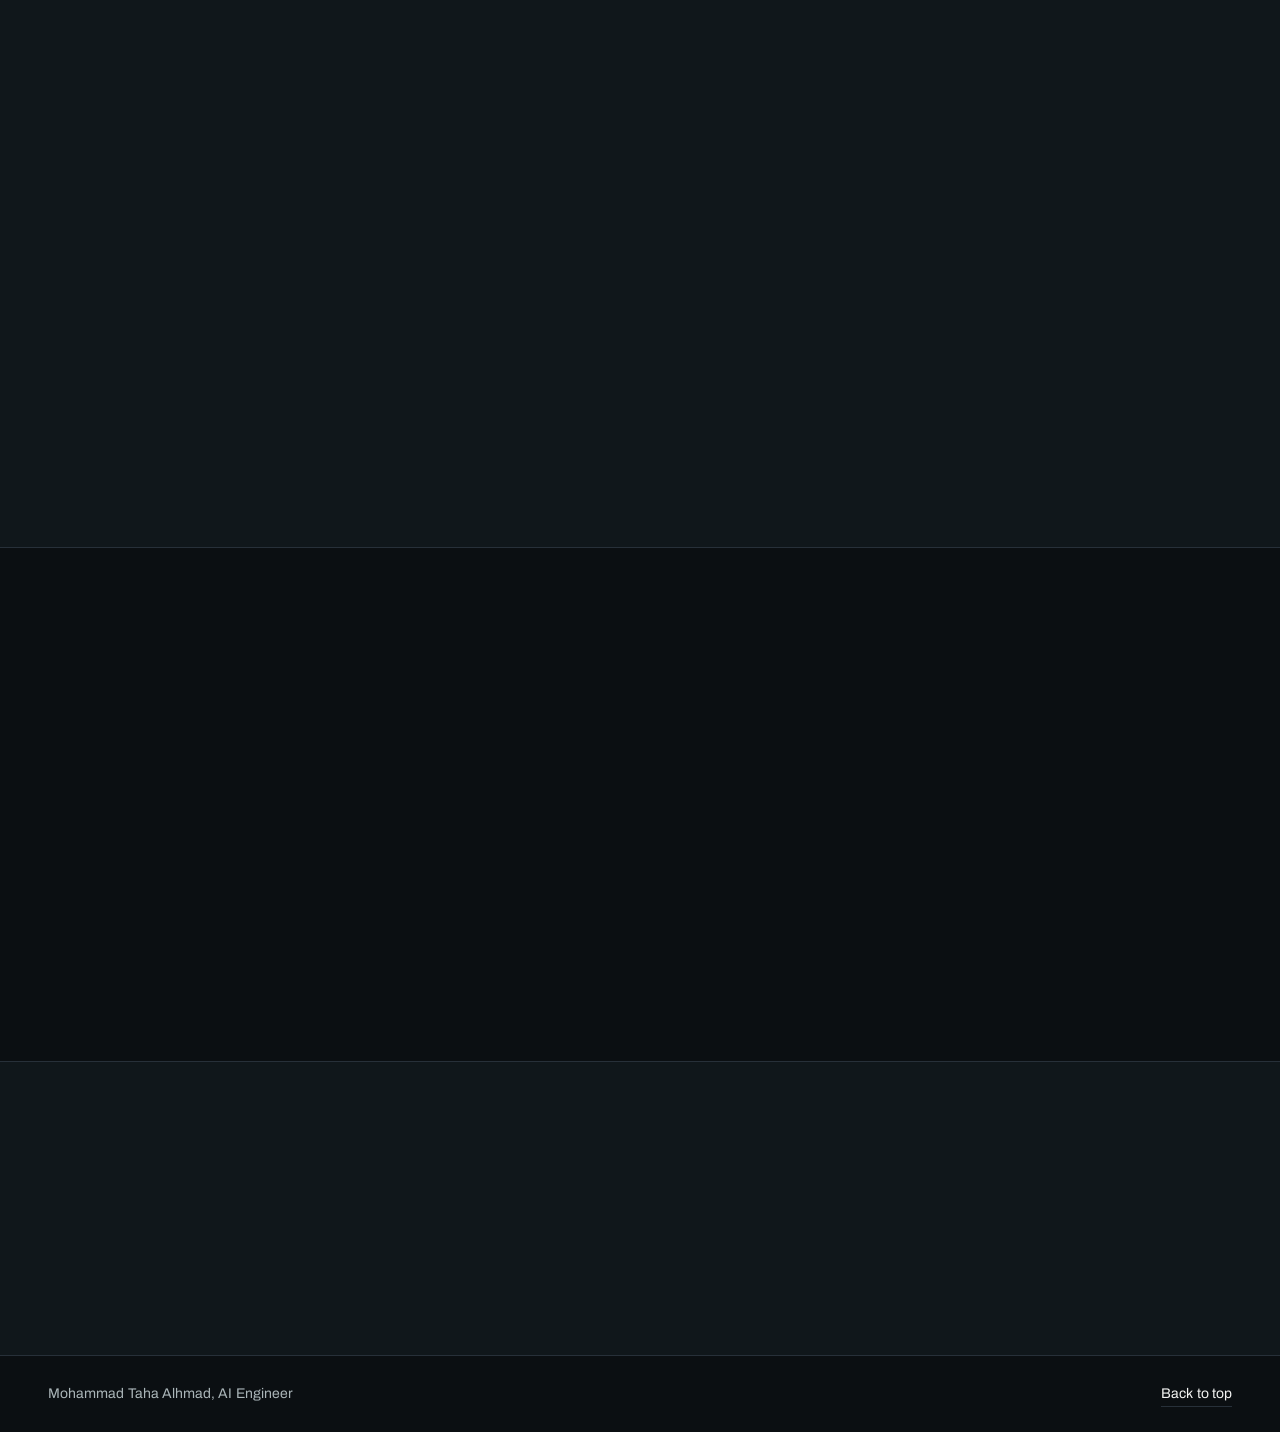
==== commit f691218a: "release: replace the old portfolio with the verified redesign One commit with the final tree of the " ====
--- a/index.html
+++ b/index.html
@@ -1,872 +1,208 @@
-<!DOCTYPE html>
+<!doctype html>
 <html lang="en">
 <head>
-<meta charset="UTF-8">
-<meta name="viewport" content="width=device-width, initial-scale=1.0">
-<title>Mohammad Taha — Data Science & AI</title>
-<link rel="preconnect" href="https://fonts.googleapis.com">
-<link href="https://fonts.googleapis.com/css2?family=Syne:wght@400;500;600;700;800&family=DM+Sans:wght@300;400;500;600&family=JetBrains+Mono:wght@300;400;500;700&display=swap" rel="stylesheet">
-<style>
-:root {
-  --bg: #060b14;
-  --bg2: #0a1120;
-  --bg3: #0f1928;
-  --surface: #111e30;
-  --surface2: #162438;
-  --border: rgba(255,255,255,0.06);
-  --border2: rgba(255,255,255,0.1);
-  --cyan: #00d4ff;
-  --cyan2: #00a8cc;
-  --amber: #f0b429;
-  --amber2: #d49500;
-  --green: #00e5a0;
-  --text: #e8f0f8;
-  --text2: #8ba0b8;
-  --text3: #4a6070;
-  --font-display: 'Syne', sans-serif;
-  --font-body: 'DM Sans', sans-serif;
-  --font-mono: 'JetBrains Mono', monospace;
-}
-*{margin:0;padding:0;box-sizing:border-box}
-html{scroll-behavior:smooth;scrollbar-width:thin;scrollbar-color:var(--cyan2) var(--bg2)}
-::-webkit-scrollbar{width:6px}
-::-webkit-scrollbar-track{background:var(--bg2)}
-::-webkit-scrollbar-thumb{background:var(--cyan2);border-radius:3px}
-body{background:var(--bg);color:var(--text);font-family:var(--font-body);line-height:1.6;overflow-x:hidden}
-a{color:inherit;text-decoration:none}
-img{max-width:100%}
-::selection{background:rgba(0,212,255,0.25);color:#fff}
-
-#canvas-bg{position:fixed;top:0;left:0;width:100%;height:100%;pointer-events:none;z-index:0;opacity:0.4}
-
-nav{position:fixed;top:0;left:0;right:0;z-index:100;padding:0 5%;height:70px;display:flex;align-items:center;justify-content:space-between;transition:all 0.3s}
-nav.scrolled{background:rgba(6,11,20,0.92);backdrop-filter:blur(20px);border-bottom:1px solid var(--border)}
-.nav-logo{font-family:var(--font-display);font-size:1.1rem;font-weight:800;letter-spacing:-0.5px;display:flex;align-items:center;gap:10px}
-.nav-logo span{color:var(--cyan)}
-.nav-dot{width:8px;height:8px;background:var(--amber);border-radius:50%;animation:pulse-dot 2s infinite}
-@keyframes pulse-dot{0%,100%{opacity:1;transform:scale(1)}50%{opacity:0.5;transform:scale(0.7)}}
-.nav-links{display:flex;align-items:center;gap:32px}
-.nav-links a{font-family:var(--font-mono);font-size:0.75rem;font-weight:500;color:var(--text2);letter-spacing:0.5px;transition:color 0.2s;position:relative}
-.nav-links a::after{content:'';position:absolute;bottom:-4px;left:0;width:0;height:1px;background:var(--cyan);transition:width 0.3s}
-.nav-links a:hover{color:var(--cyan)}
-.nav-links a:hover::after{width:100%}
-.nav-btn{background:transparent;border:1px solid var(--amber);color:var(--amber);font-family:var(--font-mono);font-size:0.72rem;font-weight:700;padding:8px 18px;border-radius:4px;cursor:pointer;letter-spacing:0.5px;transition:all 0.2s}
-.nav-btn:hover{background:var(--amber);color:var(--bg)}
-
-#hero{min-height:100vh;display:flex;align-items:center;padding:120px 5% 80px;position:relative;z-index:1}
-.hero-grid{display:grid;grid-template-columns:1fr 420px;gap:80px;align-items:center;width:100%;max-width:1200px;margin:0 auto}
-.hero-tag{display:inline-flex;align-items:center;gap:8px;background:rgba(0,212,255,0.08);border:1px solid rgba(0,212,255,0.2);border-radius:20px;padding:6px 14px;font-family:var(--font-mono);font-size:0.72rem;color:var(--cyan);margin-bottom:28px;letter-spacing:0.5px}
-.hero-tag-dot{width:6px;height:6px;background:var(--green);border-radius:50%;animation:pulse-dot 2s infinite}
-.hero-name{font-family:var(--font-display);font-size:clamp(2.8rem,5vw,4.2rem);font-weight:800;line-height:1.05;letter-spacing:-2px;margin-bottom:8px}
-.hero-name span{color:var(--cyan)}
-.hero-title{font-family:var(--font-mono);font-size:1rem;color:var(--amber);margin-bottom:24px;display:flex;align-items:center;gap:8px;font-weight:500}
-.cursor-blink{display:inline-block;width:2px;height:1em;background:var(--amber);animation:blink 1s infinite;vertical-align:text-bottom}
-@keyframes blink{0%,50%{opacity:1}51%,100%{opacity:0}}
-.hero-bio{font-size:1.05rem;color:var(--text2);line-height:1.75;max-width:560px;margin-bottom:40px}
-.hero-bio strong{color:var(--text)}
-.hero-cta{display:flex;gap:14px;flex-wrap:wrap;margin-bottom:56px}
-.btn-primary{background:var(--cyan);color:var(--bg);font-family:var(--font-display);font-weight:700;font-size:0.9rem;padding:13px 28px;border-radius:4px;border:none;cursor:pointer;transition:all 0.2s;letter-spacing:-0.2px}
-.btn-primary:hover{background:var(--cyan2);transform:translateY(-1px);box-shadow:0 8px 24px rgba(0,212,255,0.3)}
-.btn-ghost{background:transparent;color:var(--text);font-family:var(--font-display);font-weight:600;font-size:0.9rem;padding:12px 24px;border-radius:4px;border:1px solid var(--border2);cursor:pointer;transition:all 0.2s}
-.btn-ghost:hover{border-color:var(--text2);background:rgba(255,255,255,0.04)}
-.hero-meta{display:flex;align-items:center;gap:28px;flex-wrap:wrap}
-.hero-meta-item{display:flex;align-items:center;gap:8px;font-family:var(--font-mono);font-size:0.72rem;color:var(--text3)}
-.hero-meta-item svg{color:var(--cyan);flex-shrink:0}
-.hero-meta-item a:hover{color:var(--cyan)}
-
-.hero-card{background:var(--surface);border:1px solid var(--border2);border-radius:16px;overflow:hidden;position:relative}
-.hero-card::before{content:'';position:absolute;top:0;left:0;right:0;height:3px;background:linear-gradient(90deg,var(--cyan),var(--amber),var(--green));z-index:2}
-.hero-card-img{width:100%;aspect-ratio:4/3;background:linear-gradient(135deg,#0d1e35 0%,#162438 50%,#0a1624 100%);display:flex;align-items:center;justify-content:center;position:relative;overflow:hidden}
-.hero-card-img-placeholder{
-  width:210px;
-  height:210px;
-  border-radius:50%;
-  object-fit:cover;
-  border:3px solid rgba(0,212,255,0.3);
-  position:relative;
-  z-index:1;
-  display:flex;
-  align-items:center;
-  justify-content:center;
-  font-family:var(--font-display);
-  font-size:3.5rem;
-  font-weight:800;
-  color:#fff;
-  letter-spacing:-2px;
-  background:linear-gradient(135deg,var(--cyan2),#0066aa);
-}
-.hero-card-img-ring{position:absolute;width:240px;height:240px;border-radius:50%;border:1px dashed rgba(0,212,255,0.2);animation:spin-ring 20s linear infinite}
-.hero-card-img-ring2{position:absolute;width:290px;height:290px;border-radius:50%;border:1px dashed rgba(0,212,255,0.1);animation:spin-ring 30s linear infinite reverse}
-@keyframes spin-ring{from{transform:rotate(0deg)}to{transform:rotate(360deg)}}
-
-.hero-card-body{padding:24px}
-.hero-card-name{font-family:var(--font-display);font-size:1.1rem;font-weight:800;margin-bottom:2px}
-.hero-card-role{font-family:var(--font-mono);font-size:0.72rem;color:var(--amber);margin-bottom:18px}
-.hero-card-info{display:flex;flex-direction:column;gap:10px;margin-bottom:20px}
-.hero-card-info-item{display:flex;align-items:center;gap:10px;font-size:0.85rem;color:var(--text2)}
-.hero-card-info-icon{width:30px;height:30px;background:rgba(0,212,255,0.08);border:1px solid rgba(0,212,255,0.15);border-radius:6px;display:flex;align-items:center;justify-content:center;flex-shrink:0}
-.hero-card-btns{display:grid;grid-template-columns:1fr 1fr;gap:8px}
-.hcb{padding:10px;border-radius:8px;font-family:var(--font-mono);font-size:0.72rem;font-weight:700;letter-spacing:0.3px;cursor:pointer;transition:all 0.2s;text-align:center;border:none}
-.hcb-primary{background:var(--amber);color:var(--bg)}
-.hcb-primary:hover{background:var(--amber2)}
-.hcb-ghost{background:transparent;border:1px solid var(--border2);color:var(--text)}
-.hcb-ghost:hover{border-color:var(--text2)}
-
-section{padding:100px 5%;position:relative;z-index:1}
-.section-label{font-family:var(--font-mono);font-size:0.72rem;color:var(--cyan);letter-spacing:2px;text-transform:uppercase;margin-bottom:12px;display:flex;align-items:center;gap:8px}
-.section-label::before{content:'';width:30px;height:1px;background:var(--cyan)}
-.section-title{font-family:var(--font-display);font-size:clamp(1.8rem,3vw,2.6rem);font-weight:800;letter-spacing:-1px;margin-bottom:12px}
-.section-sub{color:var(--text2);font-size:1rem;max-width:600px;margin-bottom:56px}
-.inner{max-width:1200px;margin:0 auto}
-
-#about .about-grid{display:grid;grid-template-columns:1fr 1fr;gap:24px;margin-top:48px}
-.about-card{background:var(--surface);border:1px solid var(--border);border-radius:12px;padding:28px;position:relative;overflow:hidden;transition:border-color 0.3s}
-.about-card:hover{border-color:var(--border2)}
-.about-card-accent{position:absolute;top:0;left:0;width:100%;height:3px}
-.about-card-accent.cyan{background:linear-gradient(90deg,var(--cyan),transparent)}
-.about-card-accent.amber{background:linear-gradient(90deg,var(--amber),transparent)}
-.about-card h3{font-family:var(--font-display);font-size:1rem;font-weight:700;margin-bottom:16px;display:flex;align-items:center;gap:8px}
-.about-card ul{list-style:none;display:flex;flex-direction:column;gap:10px}
-.about-card ul li{display:flex;align-items:flex-start;gap:10px;color:var(--text2);font-size:0.92rem}
-.about-card ul li::before{content:'→';color:var(--cyan);font-family:var(--font-mono);flex-shrink:0;margin-top:1px}
-.about-bio{font-size:1rem;color:var(--text2);line-height:1.8;margin-bottom:40px}
-.about-bio strong{color:var(--text)}
-.stats-row{display:grid;grid-template-columns:repeat(3,1fr);gap:16px;margin-bottom:48px}
-.stat-box{background:var(--surface);border:1px solid var(--border);border-radius:10px;padding:20px;text-align:center;position:relative;overflow:hidden;transition:all 0.3s}
-.stat-box:hover{border-color:rgba(0,212,255,0.2);transform:translateY(-2px)}
-.stat-box::after{content:'';position:absolute;bottom:0;left:0;right:0;height:2px;background:linear-gradient(90deg,transparent,var(--cyan),transparent);opacity:0;transition:opacity 0.3s}
-.stat-box:hover::after{opacity:1}
-.stat-num{font-family:var(--font-display);font-size:2rem;font-weight:800;color:var(--cyan);line-height:1;margin-bottom:4px}
-.stat-label{font-family:var(--font-mono);font-size:0.68rem;color:var(--text3);letter-spacing:0.5px;text-transform:uppercase}
-
-#skills{background:var(--bg2)}
-.skills-grid{display:grid;grid-template-columns:repeat(3,1fr);gap:20px}
-.skill-cat{background:var(--surface);border:1px solid var(--border);border-radius:12px;padding:24px;transition:border-color 0.3s}
-.skill-cat:hover{border-color:rgba(0,212,255,0.2)}
-.skill-cat-title{font-family:var(--font-display);font-weight:700;font-size:0.95rem;margin-bottom:18px;display:flex;align-items:center;gap:10px}
-.skill-cat-icon{width:34px;height:34px;border-radius:8px;display:flex;align-items:center;justify-content:center;font-size:1rem;flex-shrink:0}
-.skill-tags{display:flex;flex-wrap:wrap;gap:7px}
-.skill-tag{font-family:var(--font-mono);font-size:0.68rem;padding:5px 10px;border-radius:4px;border:1px solid var(--border2);color:var(--text2);font-weight:500;transition:all 0.2s;cursor:default}
-.skill-tag:hover{border-color:var(--cyan);color:var(--cyan);background:rgba(0,212,255,0.05)}
-.skill-tag.featured{border-color:rgba(0,212,255,0.3);color:var(--cyan);background:rgba(0,212,255,0.06)}
-
-.projects-grid{display:grid;grid-template-columns:repeat(2,1fr);gap:20px}
-.project-card{background:var(--surface);border:1px solid var(--border);border-radius:14px;padding:28px;position:relative;overflow:hidden;transition:all 0.3s;cursor:pointer}
-.project-card:hover{border-color:rgba(0,212,255,0.25);transform:translateY(-3px);box-shadow:0 20px 40px rgba(0,0,0,0.4)}
-.project-card::after{content:'';position:absolute;top:0;right:0;width:100px;height:100px;background:radial-gradient(circle,rgba(0,212,255,0.06),transparent 70%);opacity:0;transition:opacity 0.3s}
-.project-card:hover::after{opacity:1}
-.project-header{display:flex;justify-content:space-between;align-items:flex-start;margin-bottom:14px}
-.project-badge{font-family:var(--font-mono);font-size:0.65rem;padding:4px 10px;border-radius:20px;font-weight:600;letter-spacing:0.3px}
-.badge-blue{background:rgba(0,100,200,0.2);color:#4da6ff;border:1px solid rgba(0,100,200,0.3)}
-.badge-green{background:rgba(0,180,100,0.15);color:#00e08a;border:1px solid rgba(0,180,100,0.25)}
-.badge-amber{background:rgba(240,180,40,0.15);color:#f0b429;border:1px solid rgba(240,180,40,0.25)}
-.badge-cyan{background:rgba(0,212,255,0.12);color:var(--cyan);border:1px solid rgba(0,212,255,0.2)}
-.project-icon{width:44px;height:44px;border-radius:10px;display:flex;align-items:center;justify-content:center;font-size:1.3rem;flex-shrink:0}
-.project-name{font-family:var(--font-display);font-size:1.15rem;font-weight:700;margin-bottom:8px;letter-spacing:-0.3px}
-.project-desc{color:var(--text2);font-size:0.88rem;line-height:1.65;margin-bottom:16px}
-.project-bullets{list-style:none;display:flex;flex-direction:column;gap:7px;margin-bottom:20px}
-.project-bullets li{display:flex;align-items:flex-start;gap:8px;color:var(--text2);font-size:0.82rem;line-height:1.5}
-.project-bullets li::before{content:'▸';color:var(--cyan);flex-shrink:0;font-size:0.7rem;margin-top:3px}
-.project-tech{display:flex;flex-wrap:wrap;gap:6px;margin-bottom:20px}
-.tech-tag{font-family:var(--font-mono);font-size:0.64rem;padding:3px 8px;border-radius:3px;background:rgba(255,255,255,0.04);border:1px solid var(--border);color:var(--text3);font-weight:500}
-.project-metric{display:inline-flex;align-items:center;gap:6px;background:rgba(0,229,160,0.08);border:1px solid rgba(0,229,160,0.2);border-radius:20px;padding:4px 12px;font-family:var(--font-mono);font-size:0.7rem;color:var(--green);font-weight:600}
-.project-links{display:flex;gap:10px;flex-wrap:wrap;margin-top:6px}
-.project-link{display:inline-flex;align-items:center;gap:8px;padding:9px 14px;border-radius:8px;font-family:var(--font-mono);font-size:0.68rem;font-weight:700;letter-spacing:0.3px;transition:all 0.2s}
-.project-link.primary{background:rgba(0,212,255,0.1);border:1px solid rgba(0,212,255,0.25);color:var(--cyan)}
-.project-link.primary:hover{background:rgba(0,212,255,0.16);transform:translateY(-1px)}
-.project-link.ghost{background:transparent;border:1px solid var(--border2);color:var(--text2)}
-.project-link.ghost:hover{border-color:var(--text2);color:var(--text)}
-
-#experience{background:var(--bg2)}
-.timeline{position:relative;padding-right:20px}
-.timeline::before{content:'';position:absolute;right:0;top:8px;bottom:8px;width:1px;background:linear-gradient(180deg,var(--cyan),var(--amber),transparent)}
-.timeline-item{position:relative;padding-right:32px;margin-bottom:40px}
-.timeline-dot{position:absolute;right:-6px;top:6px;width:12px;height:12px;border-radius:50%;background:var(--bg);border:2px solid var(--cyan);z-index:1}
-.timeline-item:nth-child(2) .timeline-dot{border-color:var(--amber)}
-.timeline-date{font-family:var(--font-mono);font-size:0.7rem;color:var(--cyan);letter-spacing:0.5px;margin-bottom:8px;font-weight:500}
-.timeline-item:nth-child(2) .timeline-date{color:var(--amber)}
-.timeline-role{font-family:var(--font-display);font-size:1.1rem;font-weight:700;margin-bottom:4px}
-.timeline-company{color:var(--text2);font-size:0.9rem;margin-bottom:14px}
-.timeline-list{list-style:none;display:flex;flex-direction:column;gap:8px}
-.timeline-list li{display:flex;align-items:flex-start;gap:8px;color:var(--text2);font-size:0.88rem}
-.timeline-list li::before{content:'→';color:var(--cyan);font-family:var(--font-mono);flex-shrink:0;font-size:0.75rem;margin-top:2px}
-.exp-aside{position:sticky;top:90px}
-.edu-card{background:var(--surface);border:1px solid var(--border);border-radius:12px;padding:24px;margin-bottom:16px;position:relative;overflow:hidden}
-.edu-card::before{content:'';position:absolute;right:0;top:0;bottom:0;width:3px;background:var(--cyan)}
-.edu-degree{font-family:var(--font-display);font-size:0.95rem;font-weight:700;margin-bottom:4px}
-.edu-univ{color:var(--amber);font-size:0.85rem;font-weight:600;margin-bottom:4px}
-.edu-detail{color:var(--text3);font-family:var(--font-mono);font-size:0.72rem}
-.exp-grid{display:grid;grid-template-columns:1fr 320px;gap:56px;align-items:start}
-
-.cred-grid{display:grid;grid-template-columns:repeat(3,1fr);gap:16px}
-.cred-card{background:var(--surface);border:1px solid var(--border);border-radius:12px;padding:22px;transition:all 0.3s}
-.cred-card:hover{border-color:rgba(240,180,40,0.3);transform:translateY(-2px)}
-.cred-icon{font-size:1.8rem;margin-bottom:12px}
-.cred-name{font-family:var(--font-display);font-size:0.9rem;font-weight:700;margin-bottom:4px}
-.cred-issuer{font-family:var(--font-mono);font-size:0.7rem;color:var(--amber);margin-bottom:8px}
-.cred-year{font-family:var(--font-mono);font-size:0.68rem;color:var(--text3)}
-
-#contact{background:var(--bg2)}
-.contact-grid{display:grid;grid-template-columns:1fr 1fr;gap:56px;align-items:start}
-.contact-info{display:flex;flex-direction:column;gap:14px;margin-bottom:36px}
-.contact-item{display:flex;align-items:center;gap:14px;background:var(--surface);border:1px solid var(--border);border-radius:10px;padding:16px;transition:all 0.3s}
-.contact-item:hover{border-color:rgba(0,212,255,0.2)}
-.contact-icon{width:40px;height:40px;border-radius:8px;background:rgba(0,212,255,0.08);border:1px solid rgba(0,212,255,0.15);display:flex;align-items:center;justify-content:center;flex-shrink:0}
-.contact-item-label{font-family:var(--font-mono);font-size:0.65rem;color:var(--text3);letter-spacing:0.5px;text-transform:uppercase;margin-bottom:2px}
-.contact-item-val{font-size:0.9rem;color:var(--text);font-weight:500}
-.contact-form{background:var(--surface);border:1px solid var(--border);border-radius:14px;padding:32px}
-.form-group{margin-bottom:18px}
-.form-label{font-family:var(--font-mono);font-size:0.7rem;color:var(--text3);letter-spacing:0.5px;text-transform:uppercase;margin-bottom:7px;display:block}
-.form-input{width:100%;background:var(--bg3);border:1px solid var(--border);border-radius:8px;padding:12px 16px;color:var(--text);font-family:var(--font-body);font-size:0.9rem;transition:border-color 0.2s;resize:none}
-.form-input:focus{outline:none;border-color:rgba(0,212,255,0.4);background:var(--bg2)}
-.form-input::placeholder{color:var(--text3)}
-.form-btn{width:100%;background:var(--cyan);color:var(--bg);font-family:var(--font-display);font-weight:700;font-size:0.95rem;padding:14px;border-radius:8px;border:none;cursor:pointer;transition:all 0.2s;letter-spacing:-0.2px}
-.form-btn:hover{background:var(--cyan2);transform:translateY(-1px);box-shadow:0 8px 24px rgba(0,212,255,0.25)}
-
-footer{padding:32px 5%;border-top:1px solid var(--border);display:flex;align-items:center;justify-content:space-between;position:relative;z-index:1}
-.footer-copy{font-family:var(--font-mono);font-size:0.7rem;color:var(--text3)}
-.footer-links{display:flex;gap:20px}
-.footer-links a{font-family:var(--font-mono);font-size:0.7rem;color:var(--text3);transition:color 0.2s}
-.footer-links a:hover{color:var(--cyan)}
-
-.reveal{opacity:0;transform:translateY(30px);transition:opacity 0.7s ease,transform 0.7s ease}
-.reveal.visible{opacity:1;transform:translateY(0)}
-.reveal-delay-1{transition-delay:0.1s}
-.reveal-delay-2{transition-delay:0.2s}
-.reveal-delay-3{transition-delay:0.3s}
-.reveal-delay-4{transition-delay:0.4s}
-
-@media(max-width:900px){
-  .hero-grid,.about-grid,.contact-grid,.exp-grid{grid-template-columns:1fr}
-  .skills-grid,.projects-grid,.cred-grid{grid-template-columns:1fr}
-  .stats-row{grid-template-columns:repeat(3,1fr)}
-  .hero-card{max-width:380px}
-  .nav-links{display:none}
-}
-
-.glitch{position:relative}
-.glitch::before,.glitch::after{content:attr(data-text);position:absolute;top:0;left:0;width:100%;height:100%;clip-path:polygon(0 0,100% 0,100% 33%,0 33%)}
-.glitch::before{color:var(--cyan);transform:translate(-2px,0);opacity:0;animation:glitch1 4s infinite 2s}
-.glitch::after{color:var(--amber);transform:translate(2px,0);opacity:0;animation:glitch2 4s infinite 2.1s}
-@keyframes glitch1{0%,95%,100%{opacity:0;transform:translate(-2px,0)}96%{opacity:0.8;transform:translate(-3px,-1px)}}
-@keyframes glitch2{0%,95%,100%{opacity:0;transform:translate(2px,0)}96%{opacity:0.8;transform:translate(3px,1px)}}
-</style>
+<meta charset="utf-8">
+<meta name="viewport" content="width=device-width, initial-scale=1">
+<meta http-equiv="Content-Security-Policy" content="default-src &#x27;none&#x27;; style-src &#x27;self&#x27;; script-src &#x27;self&#x27;; font-src &#x27;self&#x27;; img-src &#x27;self&#x27;; base-uri &#x27;none&#x27;; form-action &#x27;none&#x27;">
+<meta name="referrer" content="strict-origin-when-cross-origin">
+<meta name="color-scheme" content="dark">
+<meta name="theme-color" content="#0B0F12">
+<title>Mohammad Taha Alhmad | AI Engineer</title>
+<meta name="description" content="Mohammad Taha Alhmad is an AI Engineer in Amman building LLM applications, RAG evaluation, agent workflows and backend integrations. Each project states what was built, what was tested and what is unfinished.">
+<link rel="canonical" href="https://tahamohmadf19-dev.github.io/portfolio/">
+<meta property="og:type" content="profile">
+<meta property="og:title" content="Mohammad Taha Alhmad | AI Engineer">
+<meta property="og:description" content="Mohammad Taha Alhmad is an AI Engineer in Amman building LLM applications, RAG evaluation, agent workflows and backend integrations. Each project states what was built, what was tested and what is unfinished.">
+<meta property="og:url" content="https://tahamohmadf19-dev.github.io/portfolio/">
+<meta property="og:image" content="https://tahamohmadf19-dev.github.io/portfolio/assets/og.png">
+<meta property="og:image:alt" content="Mohammad Taha Alhmad, AI Engineer.">
+<meta name="twitter:card" content="summary_large_image">
+<link rel="icon" href="assets/favicon.svg" type="image/svg+xml">
+<link rel="preload" href="assets/fonts/archivo.woff2" as="font" type="font/woff2" crossorigin>
+<link rel="preload" href="assets/fonts/source-serif-4.woff2" as="font" type="font/woff2" crossorigin>
+<link rel="stylesheet" href="assets/site.css?v=c9e9f7b3">
+<script src="assets/site.js?v=fcb029c4"></script>
+<script type="application/ld+json">{"@context": "https://schema.org", "@type": "Person", "name": "Mohammad Taha Alhmad", "jobTitle": "AI Engineer", "url": "https://tahamohmadf19-dev.github.io/portfolio/", "email": "mailto:tahamohmadf19@gmail.com", "address": {"@type": "PostalAddress", "addressLocality": "Amman", "addressCountry": "JO"}, "alumniOf": {"@type": "CollegeOrUniversity", "name": "Philadelphia University"}, "sameAs": ["https://github.com/tahamohmadf19-dev", "https://www.linkedin.com/in/mohmad-taha-alhmad/", "https://www.kaggle.com/tahamohmad"]}</script>
 </head>
 <body>
-
-<canvas id="canvas-bg"></canvas>
-
-<nav id="navbar">
-  <div class="nav-logo">
-    <div class="nav-dot"></div>
-    <span>MT</span>Alhmad
+<a class="skip" href="#main">Skip to content</a>
+<header class="top">
+  <div class="top-inner">
+    <a class="home" href="#main"><span class="home-full">Mohammad Taha Alhmad</span><span class="home-short" aria-hidden="true">MTA</span></a>
+    <button type="button" class="menu-btn" aria-expanded="false" aria-controls="site-nav">
+      <span class="menu-icon" aria-hidden="true"><span></span><span></span></span>Menu
+    </button>
+    <nav id="site-nav" aria-label="Sections">
+      <ul>
+        <li><a href="#work">Work</a></li>
+        <li><a href="#about">About</a></li>
+        <li><a href="#expertise">Expertise</a></li>
+        <li><a href="#experience">Experience</a></li>
+        <li><a href="#contact">Contact</a></li>
+      </ul>
+    </nav>
   </div>
-  <div class="nav-links">
-    <a href="#about">About</a>
-    <a href="#skills">Skills</a>
-    <a href="#projects">Projects</a>
-    <a href="#experience">Experience</a>
-    <a href="#credentials">Credentials</a>
-    <a href="#contact">Contact</a>
-  </div>
-  <a href="#" onclick="downloadCV()" class="nav-btn">Download CV</a>
-</nav>
-
-<section id="hero">
-  <div class="hero-grid">
-    <div>
-      <div class="hero-tag">
-        <div class="hero-tag-dot"></div>
-        Available for Internships · 2025
-      </div>
-      <h1 class="hero-name glitch" data-text="Mohammad Taha">
-        Mohammad <span>Taha</span>
-      </h1>
-      <div class="hero-title">
-        <span id="typed-title">Data Science & AI Engineer · LLM Engineer · Big Data Engineer</span>
-        <span class="cursor-blink"></span>
-      </div>
-      <p class="hero-bio">
-        4th-year <strong>Data Science & AI Engineer</strong> at Philadelphia University, Amman.
-        Building end-to-end ML pipelines, <strong>big data solutions with Apache Spark</strong>,
-        and modern AI applications using <strong>RAG, LangChain, and LangGraph</strong>.
-        I enjoy turning raw data into intelligent systems and I am still continuously developing myself to become a stronger AI engineer.
-      </p>
-      <div class="hero-cta">
-        <a href="#projects" class="btn-primary">View Projects</a>
-        <a href="#contact" class="btn-ghost">Contact Me</a>
-        <a href="https://github.com/tahamohmadf19-dev" target="_blank" class="btn-ghost">GitHub ↗</a>
-      </div>
-      <div class="hero-meta">
-        <div class="hero-meta-item">
-          <svg width="14" height="14" viewBox="0 0 24 24" fill="none" stroke="currentColor" stroke-width="2"><path d="M21 10c0 7-9 13-9 13s-9-6-9-13a9 9 0 0118 0z"/><circle cx="12" cy="10" r="3"/></svg>
-          Amman, Jordan
+</header>
+
+<main id="main">
+  <section class="hero" aria-labelledby="name">
+    <div class="hero-grid">
+      <div class="hero-text">
+        <div class="hero-id">
+          <h1 id="name" class="enter d1">Mohammad Taha Alhmad</h1>
+          <p class="role enter d2">AI Engineer</p>
         </div>
-        <div class="hero-meta-item">
-          <svg width="14" height="14" viewBox="0 0 24 24" fill="none" stroke="currentColor" stroke-width="2"><rect x="3" y="11" width="18" height="11" rx="2"/><path d="M7 11V7a5 5 0 0110 0v4"/></svg>
-          <a href="mailto:tahamohmadf19@gmail.com">tahamohmadf19@gmail.com</a>
-        </div>
-        <div class="hero-meta-item">
-          <svg width="14" height="14" viewBox="0 0 24 24" fill="none" stroke="currentColor" stroke-width="2"><path d="M16 8a6 6 0 016 6v7h-4v-7a2 2 0 00-2-2 2 2 0 00-2 2v7h-4v-7a6 6 0 016-6z"/><rect x="2" y="9" width="4" height="12"/><circle cx="4" cy="4" r="2"/></svg>
-          <a href="https://linkedin.com/in/mohmad-taha-alhmad" target="_blank">LinkedIn</a>
-        </div>
-        <div class="hero-meta-item">
-          <svg width="14" height="14" viewBox="0 0 24 24" fill="none" stroke="currentColor" stroke-width="2"><path d="M9 19c-5 1.5-5-2.5-7-3m14 6v-3.87a3.37 3.37 0 00-.94-2.61c3.14-.35 6.44-1.54 6.44-7A5.44 5.44 0 0020 4.77 5.07 5.07 0 0019.91 1S18.73.65 16 2.48a13.38 13.38 0 00-7 0C6.27.65 5.09 1 5.09 1A5.07 5.07 0 005 4.77a5.44 5.44 0 00-1.5 3.78c0 5.42 3.3 6.61 6.44 7A3.37 3.37 0 009 18.13V22"/></svg>
-          <a href="https://github.com/tahamohmadf19-dev" target="_blank">GitHub</a>
-        </div>
-        <div class="hero-meta-item">
-          <svg width="14" height="14" viewBox="0 0 24 24" fill="currentColor"><path d="M12 0C5.4 0 0 5.4 0 12s5.4 12 12 12 12-5.4 12-12S18.6 0 12 0zm5.5 7.5h-2c-.4 0-.5.2-.5.5v1.5h2.5l-.3 2.5H15V18h-3v-6.5h-1.5V9H12V7.5c0-2 1.2-3 3-3h2.5V7.5z"/></svg>
-          <a href="https://kaggle.com/tahamohmadf19" target="_blank">Kaggle</a>
-        </div>
-      </div>
-    </div>
-
-    <div class="hero-card reveal">
-      <div class="hero-card-img">
-        <div class="hero-card-img-ring"></div>
-        <div class="hero-card-img-ring2"></div>
-        <img src="WhatsApp Image 2025-09-28 at 1.17.18 PM.jpeg" alt="Mohammad Taha" class="hero-card-img-placeholder"
-          onerror="this.style.display='none';this.nextElementSibling.style.display='flex'">
-        <div style="display:none;width:210px;height:210px;border-radius:50%;background:linear-gradient(135deg,var(--cyan2),#0066aa);align-items:center;justify-content:center;font-family:var(--font-display);font-size:3.5rem;font-weight:800;color:#fff;position:relative;z-index:1">MT</div>
-      </div>
-      <div class="hero-card-body">
-        <div class="hero-card-name">Mohammad Taha Alhmad</div>
-        <div class="hero-card-role">// Data Science & AI Engineer</div>
-        <div class="hero-card-info">
-          <div class="hero-card-info-item">
-            <div class="hero-card-info-icon">
-              <svg width="14" height="14" viewBox="0 0 24 24" fill="none" stroke="var(--cyan)" stroke-width="2"><rect x="3" y="4" width="20" height="22" rx="2"/><line x1="16" y1="2" x2="16" y2="6"/><line x1="8" y1="2" x2="8" y2="6"/><line x1="3" y1="10" x2="21" y2="10"/></svg>
-            </div>
-            tahamohmadf19@gmail.com
-          </div>
-          <div class="hero-card-info-item">
-            <div class="hero-card-info-icon">
-              <svg width="14" height="14" viewBox="0 0 24 24" fill="none" stroke="var(--cyan)" stroke-width="2"><path d="M22 16.92v3a2 2 0 01-2.18 2 19.79 19.79 0 01-8.63-3.07A19.5 19.5 0 013.07 8.81 19.79 19.79 0 01.98 2.18 2 2 0 012.96 0h3a2 2 0 012 1.72c.127.96.361 1.903.7 2.81a2 2 0 01-.45 2.11L7.09 7.91a16 16 0 006 6l1.27-1.27a2 2 0 012.11-.45c.907.339 1.85.573 2.81.7A2 2 0 0121.22 14z"/></svg>
-            </div>
-            +962 78149 9491
-          </div>
-          <div class="hero-card-info-item">
-            <div class="hero-card-info-icon">
-              <svg width="14" height="14" viewBox="0 0 24 24" fill="none" stroke="var(--cyan)" stroke-width="2"><path d="M21 10c0 7-9 13-9 13s-9-6-9-13a9 9 0 0118 0z"/><circle cx="12" cy="10" r="3"/></svg>
-            </div>
-            Amman, Jordan
-          </div>
-          <div class="hero-card-info-item">
-            <div class="hero-card-info-icon">
-              <svg width="14" height="14" viewBox="0 0 24 24" fill="none" stroke="var(--cyan)" stroke-width="2"><path d="M16 8a6 6 0 016 6v7h-4v-7a2 2 0 00-2-2 2 2 0 00-2 2v7h-4v-7a6 6 0 016-6z"/><rect x="2" y="9" width="4" height="12"/><circle cx="4" cy="4" r="2"/></svg>
-            </div>
-            mohmad-taha-alhmad
-          </div>
-        </div>
-        <div class="hero-card-btns">
-          <a href="#" onclick="downloadCV()" class="hcb hcb-primary">Open CV</a>
-          <a href="https://github.com/tahamohmadf19-dev" target="_blank" class="hcb hcb-ghost">GitHub</a>
-        </div>
-      </div>
-    </div>
-  </div>
-</section>
-
-<section id="about">
-  <div class="inner">
-    <div class="section-label reveal">001 — About</div>
-    <h2 class="section-title reveal">Who I Am</h2>
-    <div class="stats-row reveal">
-      <div class="stat-box">
-        <div class="stat-num" data-count="5">0</div>
-        <div class="stat-label">AI & Data Projects</div>
-      </div>
-      <div class="stat-box">
-        <div class="stat-num" data-count="90">0</div>
-        <div class="stat-label" style="display:flex;align-items:center;justify-content:center;gap:2px">Best Accuracy <span style="color:var(--text3);font-size:0.6rem">%</span></div>
-      </div>
-      <div class="stat-box">
-        <div class="stat-num" data-count="4">0</div>
-        <div class="stat-label">Years Study</div>
-      </div>
-    </div>
-    <p class="about-bio reveal">
-      I'm a <strong>Data Science and Artificial Intelligence</strong> student who learns quickly, adapts to new environments, and enjoys contributing through volunteering. Outside of tech, I'm a hiker — building discipline, resilience, and a growth mindset. I've worked on end-to-end data projects covering <strong>classification, regression, big data with Apache Spark, dashboards, RAG pipelines, and AI agent systems</strong>. I am still continuously developing myself, learning modern tools and building practical projects to become the best version of myself in <strong>AI, data science, and big data engineering</strong>.
-    </p>
-    <div class="about-grid">
-      <div class="about-card reveal reveal-delay-1">
-        <div class="about-card-accent cyan"></div>
-        <h3>
-          <svg width="16" height="16" viewBox="0 0 24 24" fill="none" stroke="var(--cyan)" stroke-width="2"><circle cx="11" cy="11" r="8"/><line x1="21" y1="21" x2="16.65" y2="16.65"/></svg>
-          What I'm Looking For
-        </h3>
-        <ul>
-          <li>Internship roles in Data Science, AI Engineering, LLM Engineering, or Big Data</li>
-          <li>Teams that value experimentation, clean engineering, and measurable impact</li>
-          <li>Projects where I can contribute end-to-end: data, modeling, evaluation, deployment, and intelligent AI workflows</li>
+        <p class="statement enter d3">I design and build practical AI systems, intelligent automation, LLM applications and backend integrations.</p>
+        <ul class="actions enter d4">
+          <li><a class="btn btn-primary" href="#work">View selected work <span class="btn-arrow" aria-hidden="true">&rarr;</span></a></li>
+          
         </ul>
-      </div>
-      <div class="about-card reveal reveal-delay-2">
-        <div class="about-card-accent amber"></div>
-        <h3>
-          <svg width="16" height="16" viewBox="0 0 24 24" fill="none" stroke="var(--amber)" stroke-width="2"><polyline points="20,6 9,17 4,12"/></svg>
-          What You Can Expect
-        </h3>
-        <ul>
-          <li>Strong fundamentals in algorithms, databases, ML/DL, NLP, and big data processing</li>
-          <li>Hands-on experience building AI systems with RAG, LangChain, LangGraph, and Apache Spark</li>
-          <li>High ownership, clear communication, and continuous self-development</li>
+        <ul class="hero-links enter d5"><li><a class="ul" href="https://github.com/tahamohmadf19-dev" rel="noopener noreferrer">GitHub</a></li><li><a class="ul" href="https://www.linkedin.com/in/mohmad-taha-alhmad/" rel="noopener noreferrer">LinkedIn</a></li><li><a class="ul" href="https://www.kaggle.com/tahamohmad" rel="noopener noreferrer">Kaggle</a></li><li><a class="ul" href="mailto:tahamohmadf19@gmail.com">Email</a></li></ul>
+        <ul class="stack-line enter d6" aria-label="Main technologies"><li>Python</li><li>FastAPI</li><li>TypeScript</li><li>LangGraph</li><li>RAG</li><li>Pinecone</li><li>Qdrant</li><li>AWS Bedrock</li><li>n8n</li></ul>
+      </div>
+      <div class="portrait">
+        <div class="frame"><picture><source type="image/webp" srcset="assets/photo/portrait-320.2c9739b4.webp 320w, assets/photo/portrait-410.2c9739b4.webp 410w" sizes="(max-width: 640px) calc(100vw - 58px), (max-width: 960px) 34vw, 346px"><img src="assets/photo/portrait-410.2c9739b4.jpg" srcset="assets/photo/portrait-320.2c9739b4.jpg 320w, assets/photo/portrait-410.2c9739b4.jpg 410w" sizes="(max-width: 640px) calc(100vw - 58px), (max-width: 960px) 34vw, 346px" width="410" height="512" alt="Portrait of Mohammad Taha Alhmad" fetchpriority="high"></picture></div>
+        <p class="hero-note enter d6">Amman, Jordan</p>
+      </div>
+      <figure class="path enter d7"><figcaption><span>One evaluation run in RAG Quality Lab, a prototype</span><a class="ul" href="#rag-quality-lab">See how it works</a></figcaption><div class="path-track"><ol><li class="stage-store"><span class="path-mark" aria-hidden="true"></span><span class="path-name">Dataset version</span></li><li class="stage-step"><span class="path-mark" aria-hidden="true"></span><span class="path-name">Background run</span></li><li class="stage-step"><span class="path-mark" aria-hidden="true"></span><span class="path-name">Chat pipeline</span></li><li class="stage-step"><span class="path-mark" aria-hidden="true"></span><span class="path-name">Deterministic metrics</span></li><li class="stage-gate"><span class="path-mark" aria-hidden="true"></span><span class="path-name">Optional LLM judge</span></li><li class="stage-gate"><span class="path-mark" aria-hidden="true"></span><span class="path-name">Aggregate</span></li><li class="stage-step"><span class="path-mark" aria-hidden="true"></span><span class="path-name">Review</span></li></ol><span class="path-pulse" aria-hidden="true"></span></div></figure>
+    </div>
+    <nav class="index enter d7" aria-label="Selected projects">
+      <p class="index-title">Selected systems</p>
+      <ul><li><a href="#rag-quality-lab"><span class="index-name">RAG Quality Lab</span><span class="index-shows">RAG evaluation</span></a></li><li><a href="#edusmartai"><span class="index-name">EduSmartAI</span><span class="index-shows">Machine learning and secure backend</span></a></li></ul>
+    </nav>
+  </section>
+
+  <section id="work" class="work" aria-labelledby="work-title">
+    <div class="section-head" data-reveal>
+      <h2 id="work-title">Selected work</h2>
+      <div class="section-note">
+        <p>Each project states the problem, what I built, what works, and how far it has been tested. All two are prototypes or unfinished contributions, not deployed products.</p>
+        <ul class="legend">
+          <li><span class="tag tag-ran">Ran</span> Executed on 2026-11-07, or as stated.</li>
+          <li><span class="tag tag-code">In code</span> Confirmed by reading the code, not run.</li>
+          <li><span class="tag tag-gap">Not done</span> Not yet done or not verified.</li>
         </ul>
       </div>
     </div>
-  </div>
-</section>
-
-<section id="skills">
-  <div class="inner">
-    <div class="section-label reveal">002 — Skills</div>
-    <h2 class="section-title reveal">Core Capabilities</h2>
-    <p class="section-sub reveal">Internship-ready technical skills built through coursework, projects, and hands-on training.</p>
-    <div class="skills-grid">
-      <div class="skill-cat reveal reveal-delay-1">
-        <div class="skill-cat-title">
-          <div class="skill-cat-icon" style="background:rgba(0,212,255,0.1)">💻</div>
-          Programming
-        </div>
-        <div class="skill-tags">
-          <span class="skill-tag featured">Python</span>
-          <span class="skill-tag featured">SQL / MySQL</span>
-          <span class="skill-tag">C++</span>
-          <span class="skill-tag">JavaScript</span>
-          <span class="skill-tag">HTML / CSS</span>
-          <span class="skill-tag">Git & GitHub</span>
-          <span class="skill-tag">Docker</span>
-          <span class="skill-tag">Pydantic</span>
-        </div>
-      </div>
-      <div class="skill-cat reveal reveal-delay-2">
-        <div class="skill-cat-title">
-          <div class="skill-cat-icon" style="background:rgba(0,229,160,0.1)">🤖</div>
-          AI, LLM & Big Data
-        </div>
-        <div class="skill-tags">
-          <span class="skill-tag featured">Machine Learning</span>
-          <span class="skill-tag featured">Apache Spark / PySpark</span>
-          <span class="skill-tag featured">MLlib</span>
-          <span class="skill-tag featured">RAG Systems</span>
-          <span class="skill-tag featured">LangChain</span>
-          <span class="skill-tag featured">LangGraph</span>
-          <span class="skill-tag">AI Agents</span>
-          <span class="skill-tag">Deep Learning</span>
-          <span class="skill-tag">NLP</span>
-          <span class="skill-tag">scikit-learn</span>
-          <span class="skill-tag">Pandas / NumPy</span>
-          <span class="skill-tag">Feature Engineering</span>
-          <span class="skill-tag">Big Data Processing</span>
-        </div>
-      </div>
-      <div class="skill-cat reveal reveal-delay-3">
-        <div class="skill-cat-title">
-          <div class="skill-cat-icon" style="background:rgba(240,180,40,0.1)">📊</div>
-          Analytics & Tools
-        </div>
-        <div class="skill-tags">
-          <span class="skill-tag featured">Power BI</span>
-          <span class="skill-tag">DAX</span>
-          <span class="skill-tag">Power Query</span>
-          <span class="skill-tag">FastAPI</span>
-          <span class="skill-tag">Streamlit</span>
-          <span class="skill-tag">Qdrant</span>
-          <span class="skill-tag">Hugging Face</span>
-          <span class="skill-tag">Sentence Transformers</span>
-          <span class="skill-tag">Jupyter / Colab</span>
-          <span class="skill-tag">VS Code</span>
-          <span class="skill-tag">PyCharm</span>
-          <span class="skill-tag">MATLAB</span>
-          <span class="skill-tag">NoSQL (Basic)</span>
-        </div>
-      </div>
-    </div>
-  </div>
-</section>
-
-<section id="projects">
-  <div class="inner">
-    <div class="section-label reveal">003 — Projects</div>
-    <h2 class="section-title reveal">Selected Work</h2>
-    <p class="section-sub reveal">End-to-end projects covering ML, big data, analytics, and modern AI systems.</p>
-    <div class="projects-grid">
-      <div class="project-card reveal reveal-delay-1">
-        <div class="project-header">
-          <div class="project-icon" style="background:rgba(0,212,255,0.1);font-size:1.5rem">⚡</div>
-          <span class="project-badge badge-blue">Big Data · ML</span>
-        </div>
-        <div class="project-name">Bank Marketing Classification</div>
-        <div class="project-desc">Full ML pipeline in PySpark to predict term-deposit subscription using the UCI Bank Marketing dataset with 45,000+ records.</div>
-        <ul class="project-bullets">
-          <li>Preprocessing pipeline: handled unknowns, feature encoding, vector assembling</li>
-          <li>Trained & compared multiple classifiers including Random Forest</li>
-          <li>Hyperparameter tuning: up to 200 trees, varying depths via cross-validation</li>
-        </ul>
-        <div class="project-tech">
-          <span class="tech-tag">Apache Spark</span><span class="tech-tag">PySpark</span>
-          <span class="tech-tag">MLlib</span><span class="tech-tag">Random Forest</span><span class="tech-tag">Python</span>
-        </div>
-        <div style="display:flex;gap:8px;flex-wrap:wrap">
-          <div class="project-metric">✦ ~90% Accuracy</div>
-          <div class="project-metric">✦ AUC &gt; 0.92</div>
-        </div>
-      </div>
-
-      <div class="project-card reveal reveal-delay-2">
-        <div class="project-header">
-          <div class="project-icon" style="background:rgba(240,180,40,0.1);font-size:1.5rem">📊</div>
-          <span class="project-badge badge-amber">Power BI · Analytics</span>
-        </div>
-        <div class="project-name">Student Performance Dashboard</div>
-        <div class="project-desc">Interactive Power BI dashboard to track student performance, retention, and early-warning indicators across cohorts and courses.</div>
-        <ul class="project-bullets">
-          <li>Data model: Students, Courses, Assessments, Attendance & Engagement tables</li>
-          <li>DAX KPIs: Pass Rate, Retention Rate, Attendance Rate, At-Risk % with drill-down</li>
-          <li>Early-Warning view flagging at-risk students based on thresholds</li>
-        </ul>
-        <div class="project-tech">
-          <span class="tech-tag">Power BI</span><span class="tech-tag">DAX</span>
-          <span class="tech-tag">Power Query</span><span class="tech-tag">Data Modeling</span>
-        </div>
-        <div style="display:flex;gap:8px;flex-wrap:wrap">
-          <div class="project-metric" style="background:rgba(240,180,40,0.08);border-color:rgba(240,180,40,0.25);color:var(--amber)">✦ 5+ KPI Measures</div>
-        </div>
-      </div>
-
-      <div class="project-card reveal reveal-delay-3">
-        <div class="project-header">
-          <div class="project-icon" style="background:rgba(0,180,100,0.1);font-size:1.5rem">📚</div>
-          <span class="project-badge badge-green">LLM · RAG</span>
-        </div>
-        <div class="project-name">RAG Document Question Answering System</div>
-        <div class="project-desc">Built an AI system that allows users to upload documents, retrieve the most relevant information using semantic search, and generate answers with an LLM.</div>
-        <ul class="project-bullets">
-          <li>Implemented document upload, text chunking, embeddings, and vector search workflow</li>
-          <li>Used Qdrant for semantic retrieval and Hugging Face models for intelligent answer generation</li>
-          <li>Designed a practical API and interactive interface for real-world document QA</li>
-        </ul>
-        <div class="project-tech">
-          <span class="tech-tag">Python</span><span class="tech-tag">FastAPI</span>
-          <span class="tech-tag">Qdrant</span><span class="tech-tag">Hugging Face</span>
-          <span class="tech-tag">Sentence Transformers</span><span class="tech-tag">Docker</span>
-          <span class="tech-tag">Streamlit</span>
-        </div>
-        <div style="display:flex;gap:8px;flex-wrap:wrap;margin-bottom:14px">
-          <div class="project-metric" style="background:rgba(0,180,100,0.08);border-color:rgba(0,180,100,0.2);color:#00e08a">✦ RAG Pipeline</div>
-          <div class="project-metric" style="background:rgba(0,180,100,0.08);border-color:rgba(0,180,100,0.2);color:#00e08a">✦ Semantic Search</div>
-        </div>
-        <div class="project-links">
-          <a href="https://lnkd.in/di4bekHP" target="_blank" class="project-link primary">View Project ↗</a>
-          <a href="https://github.com/tahamohmadf19-dev" target="_blank" class="project-link ghost">GitHub Profile</a>
-        </div>
-      </div>
-
-      <div class="project-card reveal reveal-delay-4">
-        <div class="project-header">
-          <div class="project-icon" style="background:rgba(0,212,255,0.12);font-size:1.5rem">🤖</div>
-          <span class="project-badge badge-cyan">AI Agents · LLM</span>
-        </div>
-        <div class="project-name">AI Agent Router</div>
-        <div class="project-desc">Developed an AI system that classifies user intent and routes messages to specialized agents for more suitable responses instead of relying on a single chatbot.</div>
-        <ul class="project-bullets">
-          <li>Built intent-based routing logic using LangGraph and modular agent architecture</li>
-          <li>Implemented a Therapist Agent for supportive responses and a Logical Agent for direct factual answers</li>
-          <li>Improved understanding of agent workflows, orchestration, and scalable AI system design</li>
-        </ul>
-        <div class="project-tech">
-          <span class="tech-tag">Python</span><span class="tech-tag">LangChain</span>
-          <span class="tech-tag">LangGraph</span><span class="tech-tag">Claude LLM</span>
-          <span class="tech-tag">Pydantic</span><span class="tech-tag">Streamlit</span>
-        </div>
-        <div style="display:flex;gap:8px;flex-wrap:wrap;margin-bottom:14px">
-          <div class="project-metric">✦ Agent Routing</div>
-          <div class="project-metric">✦ Intent Classification</div>
-        </div>
-        <div class="project-links">
-          <a href="https://lnkd.in/dGGnN7rA" target="_blank" class="project-link primary">View Project ↗</a>
-          <a href="https://github.com/tahamohmadf19-dev" target="_blank" class="project-link ghost">GitHub Profile</a>
-        </div>
-      </div>
-
-      <div class="project-card reveal reveal-delay-1">
-        <div class="project-header">
-          <div class="project-icon" style="background:rgba(0,180,100,0.1);font-size:1.5rem">🗄️</div>
-          <span class="project-badge badge-green">Python · Database</span>
-        </div>
-        <div class="project-name">Student Management System</div>
-        <div class="project-desc">CLI-based student management system using Python 3 and SQLite with full CRUD operations and data validation.</div>
-        <ul class="project-bullets">
-          <li>Email & age validation using regular expressions and robust input handling</li>
-          <li>OOP design: Student and DataManager classes with type hints</li>
-          <li>Auto-generated student IDs and persistent SQLite storage</li>
-        </ul>
-        <div class="project-tech">
-          <span class="tech-tag">Python 3</span><span class="tech-tag">SQLite</span>
-          <span class="tech-tag">OOP</span><span class="tech-tag">Regex</span><span class="tech-tag">CLI</span>
-        </div>
-        <div style="display:flex;gap:8px">
-          <div class="project-metric" style="background:rgba(0,180,100,0.08);border-color:rgba(0,180,100,0.2);color:#00e08a">✦ Full CRUD</div>
-        </div>
-      </div>
-
-      <div class="project-card reveal reveal-delay-2" style="border-color:rgba(0,212,255,0.15);background:linear-gradient(135deg,var(--surface) 0%,rgba(0,212,255,0.03) 100%)">
-        <div class="project-header">
-          <div class="project-icon" style="background:rgba(0,212,255,0.12);font-size:1.5rem">🎓</div>
-          <span class="project-badge badge-cyan">Graduation Project</span>
-        </div>
-        <div class="project-name">EduSmartAI <span style="color:var(--text3);font-size:0.8rem;font-weight:400">— In Progress</span></div>
-        <div class="project-desc">AI-powered academic advising system combining student risk prediction models with an intelligent chatbot for personalized guidance.</div>
-        <ul class="project-bullets">
-          <li>Dual-model prediction using OULAD & xAPI datasets</li>
-          <li>Random Forest achieving 90.76% and 81.2% accuracy respectively</li>
-          <li>Intelligent chatbot for academic advising and intervention</li>
-        </ul>
-        <div class="project-tech">
-          <span class="tech-tag">Python</span><span class="tech-tag">Random Forest</span>
-          <span class="tech-tag">NLP</span><span class="tech-tag">OULAD</span><span class="tech-tag">xAPI</span>
-        </div>
-        <div style="display:flex;gap:8px;flex-wrap:wrap">
-          <div class="project-metric">✦ 90.76% Accuracy</div>
-          <div class="project-metric">✦ 81.2% (xAPI)</div>
-        </div>
-      </div>
-    </div>
-
-    <div style="text-align:center;margin-top:32px" class="reveal">
-      <a href="https://github.com/tahamohmadf19-dev" target="_blank" class="btn-ghost" style="display:inline-flex;align-items:center;gap:8px">
-        <svg width="16" height="16" viewBox="0 0 24 24" fill="none" stroke="currentColor" stroke-width="2"><path d="M9 19c-5 1.5-5-2.5-7-3m14 6v-3.87a3.37 3.37 0 00-.94-2.61c3.14-.35 6.44-1.54 6.44-7A5.44 5.44 0 0020 4.77 5.07 5.07 0 0019.91 1S18.73.65 16 2.48a13.38 13.38 0 00-7 0C6.27.65 5.09 1 5.09 1A5.07 5.07 0 005 4.77a5.44 5.44 0 00-1.5 3.78c0 5.42 3.3 6.61 6.44 7A3.37 3.37 0 009 18.13V22"/></svg>
-        More on GitHub ↗
-      </a>
-    </div>
-  </div>
-</section>
-
-<section id="experience">
-  <div class="inner">
-    <div class="section-label reveal">004 — Experience</div>
-    <h2 class="section-title reveal">Work & Education</h2>
-    <p class="section-sub reveal">Hands-on training and academic foundation in data science, AI, LLM applications, and big data.</p>
-    <div class="exp-grid">
+    
+    <article class="project" data-reveal id="rag-quality-lab" aria-labelledby="rag-quality-lab-name">
+      <header class="project-head">
+        <div class="project-kicker"><p class="shows">RAG evaluation</p><p class="state">Prototype</p></div>
+        <h3 id="rag-quality-lab-name">RAG Quality Lab</h3>
+        <p class="purpose">When a team changes a RAG system, it is hard to tell whether answers improved, or why one answer cited the wrong source.</p>
+      </header>
+      
+      <div class="cells">
+        <section class="cell" aria-label="What I built in RAG Quality Lab"><h4>What I built</h4><ul><li>An evaluation and debugging layer added to Onyx Community Edition, an open-source RAG platform.</li><li>Versioned test datasets, background runs and saved results for each test case.</li><li>Six retrieval and citation metrics, plus an optional LLM judge that cannot change them.</li><li>An admin dashboard, a read-only retrieval debugger, and rule-based checks for risky text in ingested documents.</li></ul></section>
+        <section class="cell" aria-label="What works in RAG Quality Lab"><h4>What works</h4><ul><li>Metrics leave a value undefined when it cannot be measured, instead of counting it as zero.</li><li>A failed test case is saved and the run continues.</li><li>If the judge fails, the case still succeeds with an empty judge score.</li></ul></section>
+        <section class="cell" aria-label="Architecture of RAG Quality Lab"><h4>Architecture and stack</h4><p>Python and FastAPI services inside Onyx, Celery for background runs, SQLAlchemy migrations, and React admin pages.</p><p class="stack">Python, FastAPI, Celery, SQLAlchemy, Pydantic, TypeScript, React</p></section>
+        <section class="cell" aria-label="Evidence for RAG Quality Lab"><h4>Evidence</h4><ul class="evidence"><li><span class="tag tag-ran">Ran</span> All 411 unit tests I added passed on 2026-11-07: 236 backend and 175 frontend, with the database, LLM and task broker replaced by fakes.</li><li><span class="tag tag-code">In code</span> Migrations, API routes and dashboard pages are in the code. The pages have not been viewed running.</li><li><span class="tag tag-gap">Not done</span> Not run end to end, and not evaluated on a real document collection.</li></ul></section>
+      </div>
+      <footer class="project-foot">
+        <dl class="foot-facts">
+          <div><dt>Status</dt><dd>Prototype, not deployed.</dd></div>
+          <div><dt>Source</dt><dd>Private repository. Walkthrough on request.</dd></div>
+        </dl>
+        <a class="btn" href="case-studies/rag-quality-lab.html">Read the case study <span class="btn-arrow" aria-hidden="true">&rarr;</span></a>
+      </footer>
+    </article>
+    <article class="project" data-reveal id="edusmartai" aria-labelledby="edusmartai-name">
+      <header class="project-head">
+        <div class="project-kicker"><p class="shows">Machine learning and secure backend</p><p class="state">Unmerged contribution</p></div>
+        <h3 id="edusmartai-name">EduSmartAI</h3>
+        <p class="purpose">An academic platform needed to warn about struggling students early, but its old 0.979 score relied on data only known after a course ended.</p>
+      </header>
+      
+      <div class="cells">
+        <section class="cell" aria-label="What I built in EduSmartAI"><h4>What I built</h4><ul><li>On a branch of a graduation project by @bahaaed07706: early-risk models for day 14, 28 and 42, using only data visible by that day.</li><li>Student-grouped validation, a temporal holdout and confidence intervals.</li><li>Shared feature code for training and serving, rule-based explanations and intervention tracking.</li><li>Token revocation, audit logging, rate limiting, and a PostgreSQL path.</li></ul></section>
+        <section class="cell" aria-label="What works in EduSmartAI"><h4>What works</h4><ul><li>Models retrained from the branch reproduce its reported results.</li><li>ROC-AUC rises from 0.566 at day 14, close to chance, to 0.729 at day 42.</li><li>Backend security, intervention and serving behavior pass their tests.</li></ul></section>
+        <section class="cell" aria-label="Architecture of EduSmartAI"><h4>Architecture and stack</h4><p>FastAPI and SQLAlchemy backend, scikit-learn pipelines per cut-off, and a React frontend with Arabic and English.</p><p class="stack">Python, FastAPI, scikit-learn, SQLAlchemy, PostgreSQL, React</p></section>
+        <section class="cell" aria-label="Evidence for EduSmartAI"><h4>Evidence</h4><ul class="evidence"><li><span class="tag tag-ran">Ran</span> Retrained on 2026-11-07: ROC-AUC 0.566, 0.677 and 0.729, matching the report.</li><li><span class="tag tag-ran">Ran</span> Backend tests: 220 passed, 3 skipped, at commit 73583aa.</li><li><span class="tag tag-code">In code</span> Frontend tests and the live PostgreSQL integration were not run.</li></ul></section>
+      </div>
+      <footer class="project-foot">
+        <dl class="foot-facts">
+          <div><dt>Status</dt><dd>Branch not merged. PR #7 was closed with no review.</dd></div>
+          <div><dt>Source</dt><dd><a class="ul" href="https://github.com/tahamohmadf19-dev/EduSmartAI/tree/feature/prod-1" rel="noopener noreferrer">Read the branch</a></dd></div>
+        </dl>
+        <a class="btn" href="case-studies/edusmartai.html">Read the case study <span class="btn-arrow" aria-hidden="true">&rarr;</span></a>
+      </footer>
+    </article>
+    <div class="more" data-reveal>
+      <h3>Smaller public projects</h3>
+      <ul><li><figure class="media"><img src="assets/evidence/rag-document-search-answer.webp" width="900" height="618" alt="The RAG Document Search interface answering a question about a warranty from a sample PDF, with page citations." loading="lazy"><figcaption>A real local run on a sample PDF.</figcaption></figure><a class="more-name ul" href="https://github.com/tahamohmadf19-dev/rag-document-search" rel="noopener noreferrer">RAG Document Search</a><p>Upload a PDF, ask a question, and get an extracted sentence with page citations. It uses Qdrant and local lexical embeddings, with no LLM.</p><p class="more-evidence"><span class="tag tag-ran">Ran</span> 26 tests pass. On 4 short synthetic documents: 14 of 14 answers correct and 5 of 5 unanswerable questions declined; on 8 held-out questions, 4 of 4 unrelated ones declined and 3 of 4 answered. It can refuse paraphrases that share few words.</p><p class="more-status">The working version was written in November 2026 with an AI coding agent. Public since 2026-11-14.</p></li><li><a class="more-name ul" href="https://github.com/tahamohmadf19-dev/AI-Agent-Router" rel="noopener noreferrer">AI Agent Router</a><p>A typed LangGraph workflow that classifies a message and routes it to one of two reply nodes.</p><p class="more-evidence"><span class="tag tag-ran">Ran</span> 19 tests pass with a fake model. Not run here against a real LLM.</p><p class="more-status">My project. Tests and repairs were added in November 2026 with an AI coding agent. Public since 2026-11-14.</p></li><li><a class="more-name ul" href="https://github.com/tahamohmadf19-dev/bank-marketing-classification" rel="noopener noreferrer">Bank Marketing Classification</a><p>A PySpark notebook on 45,211 records, compared against baselines. All models use call duration, which is only known after a call, so this is not a pre-call predictor.</p><p class="more-evidence"><span class="tag tag-ran">Ran</span> Rerun from a clean environment: test ROC-AUC 0.9268. The 6 repository tests check saved outputs and do not retrain.</p><p class="more-status">My 2025 coursework. The rerun and baselines were added in November 2026 with an AI coding agent. Public since 2026-11-14.</p></li></ul>
+    </div>
+  </section>
+
+  <section id="about" class="band band-alt" aria-labelledby="about-title">
+    <div class="band-inner" data-reveal>
+      <h2 id="about-title">About</h2>
+      <div class="about-text"><p>I am an AI Engineer in Amman with a B.Sc. in Data Science and Artificial Intelligence from Philadelphia University. The part of AI work I care about most starts after the first demo: can it be measured, can it be stopped, and what happens when something fails?</p><p>That is why my projects look the way they do. They track evidence, separate tenants and wait for approval. Most of them build on existing software instead of starting from nothing, and each one says so. I also use AI coding agents in my work, and the project pages say where that is known.</p></div>
+      <div class="approach" data-reveal>
+        <h3 class="approach-title">How I work</h3>
+        <ul><li><h3>Measure before claiming</h3><p>Evaluation comes with the system, and a missing measurement stays missing. <a href="#rag-quality-lab">See RAG Quality Lab</a></p></li><li><h3>Keep authority out of the model</h3><p>Scope and permissions live in server code, where a prompt cannot change them.</p></li><li><h3>Give automation a stopping point</h3><p>Risky steps wait for a check or a person, and retries cannot repeat them.</p></li><li><h3>Report what the data supports</h3><p>When a strong number comes from a flawed test, I replace it and explain why. <a href="#edusmartai">See EduSmartAI</a></p></li></ul>
+      </div>
+    </div>
+  </section>
+
+  <section id="expertise" class="band" aria-labelledby="expertise-title">
+    <div class="band-inner" data-reveal>
+      <h2 id="expertise-title">Technical expertise</h2>
+      <div class="skills" data-reveal><div class="skill-group"><h3>LLM and agents</h3><ul><li>LLM applications</li><li>RAG</li><li>LangGraph</li><li>LangChain</li><li>Claude API</li><li>Prompt engineering</li><li>Structured outputs</li><li>Guardrails</li></ul></div><div class="skill-group"><h3>Retrieval and evaluation</h3><ul><li>Vector search</li><li>Embeddings</li><li>Pinecone</li><li>Qdrant</li><li>Recall@k, precision@k, MRR</li><li>Citation metrics</li><li>AWS Bedrock experiments</li></ul></div><div class="skill-group"><h3>Backend and integration</h3><ul><li>Python</li><li>TypeScript</li><li>FastAPI</li><li>Next.js</li><li>SQL</li><li>PostgreSQL</li><li>SQLAlchemy</li><li>REST APIs</li><li>Webhooks</li></ul></div><div class="skill-group"><h3>Automation and delivery</h3><ul><li>n8n</li><li>Celery</li><li>QStash</li><li>Docker</li><li>Git</li><li>GitHub Actions</li><li>pytest</li><li>Jest</li></ul></div><div class="skill-group"><h3>Machine learning and data</h3><ul><li>scikit-learn</li><li>pandas</li><li>NumPy</li><li>TensorFlow</li><li>Keras</li><li>PySpark</li><li>Power BI</li></ul></div></div>
+    </div>
+  </section>
+
+  <section id="experience" class="band band-alt" aria-labelledby="experience-title">
+    <div class="band-inner" data-reveal>
+      <h2 id="experience-title">Experience</h2>
+      <div class="jobs">
+    <article class="job">
+      <header>
+        <h3>AI Engineering Intern</h3>
+        <p class="job-dates">2026</p>
+        <p class="job-meta">Green Circle for Cybersecurity, Amman, Jordan</p>
+      </header>
+      <p class="job-lead">This work is private, so I describe it at a high level.</p><ul><li>Designed and tested LLM, RAG and AI-agent workflows using Python, n8n, REST APIs and webhooks, with validation, escalation logic and human-in-the-loop controls.</li><li>Built and evaluated AWS Bedrock RAG experiments with S3-backed knowledge sources and citation-grounded test cases.</li><li>Mapped workflows with internal teams, and analyzed SOC alert investigation and reporting as an AI-assisted analyst use case.</li></ul>
+    </article>
+    <article class="job">
+      <header>
+        <h3>Data &amp; AI Trainee</h3>
+        <p class="job-dates">2025</p>
+        <p class="job-meta">Data &amp; AI Training Program, Amman, Jordan</p>
+      </header>
+      <ul><li>Applied Apache Spark and PySpark to data and machine-learning workflows, contributed to LLM and RAG application work, and built Power BI dashboards.</li></ul>
+    </article></div>
+    </div>
+  </section>
+
+  <section id="education" class="band" aria-labelledby="education-title">
+    <div class="band-inner" data-reveal>
+      <h2 id="education-title">Education</h2>
+      <div class="edu">
+        <p class="degree">B.Sc. in Data Science and Artificial Intelligence</p>
+        <p class="degree-meta">Philadelphia University, Amman, 2026</p>
+        <h3 class="cert-title">Certificates and training</h3>
+        <ul class="certs"><li><span class="cert-name"><a class="ul" href="https://verify.skilljar.com/c/9hj2y5kypwrj" rel="noopener noreferrer">AI Fluency for Students</a></span><span class="cert-meta">Anthropic. Certificate of completion.</span></li><li><span class="cert-name"><a class="ul" href="https://verify.skilljar.com/c/rpifmvjyieb2" rel="noopener noreferrer">Claude 101</a></span><span class="cert-meta">Anthropic. Certificate of completion.</span></li><li><span class="cert-name">Microsoft Azure AI Fundamentals (AI-900) preparation course</span><span class="cert-meta">INJAZ. Certificate of attendance, not the Microsoft exam.</span></li><li><span class="cert-name">Data Science Full Track</span><span class="cert-meta">Data &amp; AI Training Program.</span></li><li><span class="cert-name">Power BI Pro &amp; SQL</span><span class="cert-meta">Data &amp; AI Training Program.</span></li></ul>
+      </div>
+    </div>
+  </section>
+
+  <section id="contact" class="band band-alt" aria-labelledby="contact-title">
+    <div class="band-inner" data-reveal>
+      <h2 id="contact-title">Contact</h2>
       <div>
-        <div class="timeline reveal">
-          <div class="timeline-item">
-            <div class="timeline-dot"></div>
-            <div class="timeline-date">2025 · Amman, Jordan</div>
-            <div class="timeline-role">Data & AI Trainee</div>
-            <div class="timeline-company">Qafzeh Data & AI Training Program</div>
-            <ul class="timeline-list">
-              <li>Trained on Python programming, SQL/MySQL, NoSQL, and data analysis workflows</li>
-              <li>Worked with big data tools using Apache Spark for large-scale processing and MLlib models</li>
-              <li>Practiced classical ML and deep learning techniques for classification and regression</li>
-              <li>Built analytical dashboards using Power BI to visualize KPIs and business insights from real datasets</li>
-              <li>Expanded my practical skills through self-driven work in RAG systems, LLM applications, LangChain, and LangGraph</li>
-            </ul>
-          </div>
-          <div class="timeline-item">
-            <div class="timeline-dot"></div>
-            <div class="timeline-date">2025 · Amman, Jordan</div>
-            <div class="timeline-role">Call Center Agent (Part-Time)</div>
-            <div class="timeline-company">Private Call Center</div>
-            <ul class="timeline-list">
-              <li>Handled inbound customer calls, recorded issues, and escalated technical problems</li>
-              <li>Used CRM and data entry tools to log customer information accurately</li>
-              <li>Strengthened communication, active listening, and problem-solving skills</li>
-            </ul>
-          </div>
-        </div>
-        <div style="margin-top:32px" class="reveal">
-          <div style="font-family:var(--font-mono);font-size:0.72rem;color:var(--text3);letter-spacing:1px;text-transform:uppercase;margin-bottom:14px;display:flex;align-items:center;gap:8px">
-            <span style="color:var(--amber)">▸</span> Volunteer Work
-          </div>
-          <div style="background:var(--surface);border:1px solid var(--border);border-radius:10px;padding:20px">
-            <ul style="list-style:none;display:flex;flex-direction:column;gap:8px">
-              <li style="display:flex;align-items:flex-start;gap:8px;color:var(--text2);font-size:0.85rem"><span style="color:var(--amber);flex-shrink:0">▸</span>Led a scout group in organizing field activities and community service days</li>
-              <li style="display:flex;align-items:flex-start;gap:8px;color:var(--text2);font-size:0.85rem"><span style="color:var(--amber);flex-shrink:0">▸</span>Participated in charity campaigns including Ramadan Iftar events and donation drives</li>
-              <li style="display:flex;align-items:flex-start;gap:8px;color:var(--text2);font-size:0.85rem"><span style="color:var(--amber);flex-shrink:0">▸</span>Provided free academic support sessions in IT and mathematics for students</li>
-            </ul>
-          </div>
-        </div>
-      </div>
-      <div class="exp-aside reveal">
-        <div class="edu-card">
-          <div style="font-family:var(--font-mono);font-size:0.65rem;color:var(--cyan);letter-spacing:1px;text-transform:uppercase;margin-bottom:10px">Education</div>
-          <div class="edu-degree">B.Sc. Data Science & Artificial Intelligence</div>
-          <div class="edu-univ">Philadelphia University</div>
-          <div class="edu-detail">Amman, Jordan · 2022 – 2026</div>
-        </div>
-        <div style="background:var(--surface);border:1px solid var(--border);border-radius:12px;padding:20px">
-          <div style="font-family:var(--font-mono);font-size:0.65rem;color:var(--amber);letter-spacing:1px;text-transform:uppercase;margin-bottom:16px">Soft Skills</div>
-          <div style="display:flex;flex-wrap:wrap;gap:7px">
-            <span class="skill-tag">Problem Solving</span>
-            <span class="skill-tag">Communication</span>
-            <span class="skill-tag">Teamwork</span>
-            <span class="skill-tag">Time Management</span>
-            <span class="skill-tag">Attention to Detail</span>
-            <span class="skill-tag">Fast Learning</span>
-            <span class="skill-tag">Adaptability</span>
-          </div>
-        </div>
-      </div>
-    </div>
-  </div>
-</section>
-
-<section id="credentials">
-  <div class="inner">
-    <div class="section-label reveal">005 — Credentials</div>
-    <h2 class="section-title reveal">Courses & Certifications</h2>
-    <p class="section-sub reveal">Continuous learning to stay sharp at the edge of data, AI, and intelligent systems.</p>
-    <div class="cred-grid">
-      <div class="cred-card reveal reveal-delay-1">
-        <div class="cred-icon">☁️</div>
-        <div class="cred-name">Microsoft Azure AI Fundamentals</div>
-        <div class="cred-issuer">Microsoft · AI-900</div>
-        <div class="cred-year">Preparation Course · 2025</div>
-      </div>
-      <div class="cred-card reveal reveal-delay-2">
-        <div class="cred-icon">🏗️</div>
-        <div class="cred-name">Digital Foundations Program</div>
-        <div class="cred-issuer">Training Program</div>
-        <div class="cred-year">2025</div>
-      </div>
-      <div class="cred-card reveal reveal-delay-3">
-        <div class="cred-icon">🤖</div>
-        <div class="cred-name">Applied LLM & Agent Systems</div>
-        <div class="cred-issuer">Self-Learning Journey</div>
-        <div class="cred-year">RAG · LangChain · LangGraph · 2025</div>
-      </div>
-      <div class="cred-card reveal reveal-delay-1">
-        <div class="cred-icon">⚡</div>
-        <div class="cred-name">Apache Spark & Big Data</div>
-        <div class="cred-issuer">Qafzeh Data & AI</div>
-        <div class="cred-year">MLlib · PySpark · 2025</div>
-      </div>
-      <div class="cred-card reveal reveal-delay-2">
-        <div class="cred-icon">📊</div>
-        <div class="cred-name">Power BI Analytics</div>
-        <div class="cred-issuer">Qafzeh Data & AI</div>
-        <div class="cred-year">DAX · Data Modeling · 2025</div>
-      </div>
-      <div class="cred-card reveal reveal-delay-3">
-        <div class="cred-icon">🎓</div>
-        <div class="cred-name">B.Sc. Data Science & AI</div>
-        <div class="cred-issuer">Philadelphia University</div>
-        <div class="cred-year">Expected Graduation · 2026</div>
-      </div>
-    </div>
-  </div>
-</section>
-
-<section id="contact">
-  <div class="inner">
-    <div class="section-label reveal">006 — Contact</div>
-    <h2 class="section-title reveal">Let's Connect</h2>
-    <p class="section-sub reveal">Open to internship opportunities, collaborations, and interesting problems.</p>
-    <div class="contact-grid">
-      <div class="reveal">
-        <div class="contact-info">
-          <div class="contact-item">
-            <div class="contact-icon"><svg width="16" height="16" viewBox="0 0 24 24" fill="none" stroke="var(--cyan)" stroke-width="2"><path d="M4 4h16c1.1 0 2 .9 2 2v12c0 1.1-.9 2-2 2H4c-1.1 0-2-.9-2-2V6c0-1.1.9-2 2-2z"/><polyline points="22,6 12,13 2,6"/></svg></div>
-            <div><div class="contact-item-label">Email</div><a href="mailto:tahamohmadf19@gmail.com" class="contact-item-val">tahamohmadf19@gmail.com</a></div>
-          </div>
-          <div class="contact-item">
-            <div class="contact-icon"><svg width="16" height="16" viewBox="0 0 24 24" fill="none" stroke="var(--cyan)" stroke-width="2"><path d="M22 16.92v3a2 2 0 01-2.18 2 19.79 19.79 0 01-8.63-3.07A19.5 19.5 0 013.07 8.81 19.79 19.79 0 01.98 2.18 2 2 0 012.96 0h3a2 2 0 012 1.72c.127.96.361 1.903.7 2.81a2 2 0 01-.45 2.11L7.09 7.91a16 16 0 006 6l1.27-1.27a2 2 0 012.11-.45c.907.339 1.85.573 2.81.7A2 2 0 0121.22 14z"/></svg></div>
-            <div><div class="contact-item-label">Phone</div><div class="contact-item-val">+962 78149 9491</div></div>
-          </div>
-          <div class="contact-item">
-            <div class="contact-icon"><svg width="16" height="16" viewBox="0 0 24 24" fill="none" stroke="var(--cyan)" stroke-width="2"><path d="M21 10c0 7-9 13-9 13s-9-6-9-13a9 9 0 0118 0z"/><circle cx="12" cy="10" r="3"/></svg></div>
-            <div><div class="contact-item-label">Location</div><div class="contact-item-val">Amman, Jordan</div></div>
-          </div>
-          <div class="contact-item">
-            <div class="contact-icon"><svg width="16" height="16" viewBox="0 0 24 24" fill="none" stroke="var(--cyan)" stroke-width="2"><path d="M16 8a6 6 0 016 6v7h-4v-7a2 2 0 00-2-2 2 2 0 00-2 2v7h-4v-7a6 6 0 016-6z"/><rect x="2" y="9" width="4" height="12"/><circle cx="4" cy="4" r="2"/></svg></div>
-            <div><div class="contact-item-label">LinkedIn</div><a href="https://linkedin.com/in/mohmad-taha-alhmad" target="_blank" class="contact-item-val" style="color:var(--cyan)">Mohmad-Taha-Alhmad ↗</a></div>
-          </div>
-          <div class="contact-item">
-            <div class="contact-icon"><svg width="16" height="16" viewBox="0 0 24 24" fill="none" stroke="var(--cyan)" stroke-width="2"><path d="M9 19c-5 1.5-5-2.5-7-3m14 6v-3.87a3.37 3.37 0 00-.94-2.61c3.14-.35 6.44-1.54 6.44-7A5.44 5.44 0 0020 4.77 5.07 5.07 0 0019.91 1S18.73.65 16 2.48a13.38 13.38 0 00-7 0C6.27.65 5.09 1 5.09 1A5.07 5.07 0 005 4.77a5.44 5.44 0 00-1.5 3.78c0 5.42 3.3 6.61 6.44 7A3.37 3.37 0 009 18.13V22"/></svg></div>
-            <div><div class="contact-item-label">GitHub</div><a href="https://github.com/tahamohmadf19-dev" target="_blank" class="contact-item-val" style="color:var(--cyan)">tahamohmadf19-dev ↗</a></div>
-          </div>
-        </div>
-      </div>
-      <div class="contact-form reveal reveal-delay-2">
-        <div style="font-family:var(--font-display);font-size:1.1rem;font-weight:700;margin-bottom:6px">Send a Message</div>
-        <div style="color:var(--text3);font-size:0.85rem;margin-bottom:24px;font-family:var(--font-mono)">// I respond within 24 hours</div>
-        <div class="form-group">
-          <label class="form-label">Full Name</label>
-          <input type="text" class="form-input" placeholder="Your Name">
-        </div>
-        <div class="form-group">
-          <label class="form-label">Email Address</label>
-          <input type="email" class="form-input" placeholder="your@email.com">
-        </div>
-        <div class="form-group">
-          <label class="form-label">Message</label>
-          <textarea class="form-input" rows="4" placeholder="Let's talk about..."></textarea>
-        </div>
-        <button class="form-btn" onclick="this.textContent='Message Sent ✓';this.style.background='var(--green)';this.style.color='var(--bg)'">Send Message →</button>
-      </div>
-    </div>
-  </div>
-</section>
-
-<footer>
-  <div class="footer-copy">© 2025 Mohammad Taha Alhmad · Built with ♥ in Amman</div>
-  <div class="footer-links">
-    <a href="https://github.com/tahamohmadf19-dev" target="_blank">GitHub</a>
-    <a href="https://linkedin.com/in/mohmad-taha-alhmad" target="_blank">LinkedIn</a>
-    <a href="https://kaggle.com/tahamohmadf19" target="_blank">Kaggle</a>
-    <a href="mailto:tahamohmadf19@gmail.com">Email</a>
+        <p class="contact-line">Open to AI Engineer roles. Open to relocation. Based in Amman, Jordan.</p>
+        <p class="contact-mail"><a class="ul" href="mailto:tahamohmadf19@gmail.com">tahamohmadf19@gmail.com</a></p>
+        <ul class="contact-links"><li><a class="ul" href="https://github.com/tahamohmadf19-dev" rel="noopener noreferrer">GitHub</a></li><li><a class="ul" href="https://www.linkedin.com/in/mohmad-taha-alhmad/" rel="noopener noreferrer">LinkedIn</a></li><li><a class="ul" href="https://www.kaggle.com/tahamohmad" rel="noopener noreferrer">Kaggle</a></li></ul>
+      </div>
+    </div>
+  </section>
+</main>
+
+<footer class="foot">
+  <div class="foot-inner">
+    <p>Mohammad Taha Alhmad, AI Engineer</p>
+    <a class="ul" href="#main">Back to top</a>
   </div>
 </footer>
-
-<script>
-const canvas = document.getElementById('canvas-bg');
-const ctx = canvas.getContext('2d');
-let particles = [], W, H;
-function resize(){W=canvas.width=window.innerWidth;H=canvas.height=window.innerHeight}
-resize();window.addEventListener('resize',resize);
-class Particle{
-  constructor(){this.reset()}
-  reset(){this.x=Math.random()*W;this.y=Math.random()*H;this.vx=(Math.random()-.5)*.3;this.vy=(Math.random()-.5)*.3;this.radius=Math.random()*1.5+.5;this.alpha=Math.random()*.4+.1;this.color=Math.random()>.7?'#00d4ff':Math.random()>.5?'#f0b429':'#ffffff'}
-  update(){this.x+=this.vx;this.y+=this.vy;if(this.x<0||this.x>W||this.y<0||this.y>H)this.reset()}
-  draw(){ctx.save();ctx.globalAlpha=this.alpha;ctx.fillStyle=this.color;ctx.beginPath();ctx.arc(this.x,this.y,this.radius,0,Math.PI*2);ctx.fill();ctx.restore()}
-}
-for(let i=0;i<80;i++)particles.push(new Particle());
-function connectParticles(){for(let i=0;i<particles.length;i++){for(let j=i+1;j<particles.length;j++){const dx=particles[i].x-particles[j].x,dy=particles[i].y-particles[j].y,dist=Math.sqrt(dx*dx+dy*dy);if(dist<120){ctx.save();ctx.globalAlpha=(1-dist/120)*.08;ctx.strokeStyle='#00d4ff';ctx.lineWidth=.5;ctx.beginPath();ctx.moveTo(particles[i].x,particles[i].y);ctx.lineTo(particles[j].x,particles[j].y);ctx.stroke();ctx.restore()}}}}
-function animate(){ctx.clearRect(0,0,W,H);particles.forEach(p=>{p.update();p.draw()});connectParticles();requestAnimationFrame(animate)}
-animate();
-
-const titles=[
-  'Data Science & AI Engineer · LLM Engineer · Big Data Engineer',
-  'RAG & LLM Applications Builder',
-  'LangChain / LangGraph Developer',
-  'Big Data Engineer',
-  'ML Pipeline Builder'
-];
-let ti=0,ci=0,deleting=false;
-const el=document.getElementById('typed-title');
-function typeWriter(){const current=titles[ti];if(!deleting){el.textContent=current.slice(0,++ci);if(ci===current.length){deleting=true;setTimeout(typeWriter,2000);return}}else{el.textContent=current.slice(0,--ci);if(ci===0){deleting=false;ti=(ti+1)%titles.length}}setTimeout(typeWriter,deleting?30:55)}
-setTimeout(typeWriter,1000);
-
-window.addEventListener('scroll',()=>{document.getElementById('navbar').classList.toggle('scrolled',window.scrollY>50)});
-
-const observer=new IntersectionObserver((entries)=>{entries.forEach(e=>{if(e.isIntersecting)e.target.classList.add('visible')})},{threshold:0.1});
-document.querySelectorAll('.reveal').forEach(el=>observer.observe(el));
-
-const countObserver=new IntersectionObserver((entries)=>{entries.forEach(e=>{if(!e.isIntersecting)return;const el=e.target,target=+el.dataset.count;let current=0;const step=target/40;const timer=setInterval(()=>{current=Math.min(current+step,target);el.textContent=Math.round(current)+(el.dataset.suffix||'');if(current>=target)clearInterval(timer)},30);countObserver.unobserve(el)})},{threshold:0.5});
-document.querySelectorAll('[data-count]').forEach(el=>countObserver.observe(el));
-
-function downloadCV(){
-  window.open("MOHMAD-TAHA-JASEM-ALHMAD-FlowCV-Resume-20260122.pdf","_blank");
-}
-
-const sections=document.querySelectorAll('section[id]');
-const navLinks=document.querySelectorAll('.nav-links a');
-window.addEventListener('scroll',()=>{
-  let current='';
-  sections.forEach(s=>{if(window.scrollY>=s.offsetTop-100)current=s.id});
-  navLinks.forEach(a=>{a.style.color=a.getAttribute('href')==='#'+current?'var(--cyan)':''});
-});
-</script>
 </body>
 </html>
--- a/assets/site.css
+++ b/assets/site.css
@@ -0,0 +1,754 @@
+/* Black and charcoal surfaces, with teal for actions and interaction. Gold marks control points and small details.
+   The base styles below are complete and still. All motion is added in one block near the end of this file. */
+@font-face {
+  font-family: "Archivo";
+  src: url("fonts/archivo.woff2") format("woff2");
+  font-weight: 400 800;
+  font-stretch: 75% 125%;
+  font-display: swap;
+}
+@font-face {
+  font-family: "Source Serif 4";
+  src: url("fonts/source-serif-4.woff2") format("woff2");
+  font-weight: 400 700;
+  font-display: swap;
+}
+@font-face {
+  font-family: "Martian Mono";
+  src: url("fonts/martian-mono.woff2") format("woff2");
+  font-weight: 400 600;
+  font-display: swap;
+}
+@font-face {
+  font-family: "Archivo Fallback";
+  src: local("Arial");
+  size-adjust: 100%;
+}
+
+:root {
+  color-scheme: dark;
+  /* The owner's palette. */
+  --bg: #0B0F12;
+  --bg-2: #10171B;
+  --surface: #151D22;
+  --line: #273039;
+  --text: #F3F4F2;
+  --text-2: #AAB5B8;
+  --accent: #42C8AD;
+  --gold: #C4A274;
+  /* Derived from it, for hover and for text on the accent color. */
+  --accent-hover: #63D6BF;
+  --on-accent: #0B0F12;
+
+  --sans: "Archivo", "Archivo Fallback", Arial, sans-serif;
+  --serif: "Source Serif 4", Georgia, serif;
+  --mono: "Martian Mono", Consolas, monospace;
+  --gutter: clamp(1.25rem, 4vw, 3rem);
+  --page: min(100% - 2 * var(--gutter), 77.5rem);
+  --section: clamp(4rem, 7.5vw, 7rem);
+  --ease: cubic-bezier(0.2, 0.7, 0.2, 1);
+}
+
+*, *::before, *::after { box-sizing: border-box; }
+html { -webkit-text-size-adjust: 100%; background: var(--bg); scroll-padding-top: 5rem; }
+body {
+  margin: 0;
+  background: var(--bg);
+  color: var(--text);
+  font: 400 1rem/1.6 var(--sans);
+  letter-spacing: 0.004em;
+  overflow-wrap: break-word;
+}
+h1, h2, h3, h4, p, ul, ol, dl, dd, figure { margin: 0; padding: 0; }
+ul, ol { list-style: none; }
+img { display: block; max-width: 100%; height: auto; }
+a { color: var(--accent); }
+::selection { background: rgb(66 200 173 / 0.28); }
+:focus-visible { outline: 2px solid var(--accent); outline-offset: 3px; border-radius: 4px; }
+.sr {
+  position: absolute; width: 1px; height: 1px; overflow: hidden;
+  clip-path: inset(50%); white-space: nowrap;
+}
+.skip {
+  position: absolute; left: var(--gutter); top: -4rem; z-index: 40;
+  padding: 0.6rem 1rem; border-radius: 6px;
+  background: var(--accent); color: var(--on-accent);
+  font-weight: 600;
+}
+.skip:focus { top: 0.5rem; }
+
+/* An underline that draws in the accent color on hover. It sits on a quiet resting line. */
+.ul {
+  color: var(--text);
+  text-decoration: none;
+  background-image: linear-gradient(var(--accent), var(--accent)), linear-gradient(var(--line), var(--line));
+  background-position: 0 calc(100% - 0.55rem);
+  background-repeat: no-repeat;
+  background-size: 0 1px, 100% 1px;
+}
+.ul:hover, .ul:focus-visible { background-size: 100% 1px, 100% 1px; color: var(--accent-hover); }
+
+/* Shared type */
+h1, h2, h3, h4 { font-family: var(--sans); color: var(--text); text-wrap: balance; }
+h2 { font-size: clamp(1.75rem, 1.4rem + 1.3vw, 2.5rem); font-weight: 560; line-height: 1.14; letter-spacing: -0.018em; }
+h2::before {
+  content: ""; display: block; width: 2rem; height: 2px; margin-bottom: 1rem;
+  background: var(--gold); transform-origin: left center;
+}
+.shows, .fact dt, .hero-note, .stage-kind, .trace-wrap figcaption, .path figcaption, .job-dates, .index-shows, .index-title, .stack-line {
+  font-family: var(--mono);
+  font-size: 0.75rem;
+  font-weight: 400;
+  line-height: 1.6;
+  letter-spacing: 0.015em;
+}
+
+/* Header */
+.top {
+  position: sticky; top: 0; z-index: 30;
+  background: var(--bg);
+  border-bottom: 1px solid var(--line);
+}
+.top-inner {
+  position: relative;
+  display: flex; justify-content: space-between; align-items: center; gap: 1rem;
+  width: var(--page); margin-inline: auto; padding-block: 0.5rem;
+}
+.home-short { display: none; }
+.home { display: inline-flex; align-items: center; min-height: 44px; color: var(--text); font-weight: 600; letter-spacing: -0.005em; text-decoration: none; }
+.top nav ul { display: flex; flex-wrap: wrap; column-gap: clamp(1.25rem, 2.6vw, 2.25rem); }
+.top nav a {
+  position: relative;
+  display: inline-flex; align-items: center; min-height: 44px;
+  color: var(--text-2); font-size: 0.9375rem; text-decoration: none;
+}
+.top nav a::after {
+  content: ""; position: absolute; left: 0; right: 0; bottom: 0.45rem; height: 1px;
+  background: var(--accent); transform: scaleX(0); transform-origin: left center;
+}
+.top nav a:hover, .top nav a[aria-current] { color: var(--text); }
+.top nav a:hover::after, .top nav a[aria-current]::after { transform: scaleX(1); }
+.menu-btn {
+  display: none;
+  align-items: center; gap: 0.625rem;
+  min-height: 44px; padding: 0 0.875rem;
+  background: var(--surface); border: 1px solid var(--line); border-radius: 8px;
+  color: var(--text); font: 500 0.9375rem var(--sans); cursor: pointer;
+}
+.menu-icon { position: relative; display: block; width: 1rem; height: 0.625rem; }
+.menu-icon span { position: absolute; left: 0; right: 0; height: 1.5px; background: currentColor; }
+.menu-icon span:first-child { top: 0; }
+.menu-icon span:last-child { bottom: 0; }
+.menu-btn[aria-expanded="true"] .menu-icon span:first-child { transform: translateY(0.28rem) rotate(45deg); }
+.menu-btn[aria-expanded="true"] .menu-icon span:last-child { transform: translateY(-0.28rem) rotate(-45deg); }
+
+/* Hero */
+/* Only the sides are clipped, so the light fades into the next section instead of ending at a hard edge. */
+.hero { position: relative; overflow-x: clip; }
+/* Two faint pools of light. They are the only large soft shapes on the page. */
+.hero::before, .hero::after { content: ""; position: absolute; z-index: 0; border-radius: 50%; pointer-events: none; }
+.hero::before {
+  top: -22rem; right: -10rem; width: 52rem; height: 52rem;
+  background: radial-gradient(closest-side, rgb(66 200 173 / 0.1), rgb(66 200 173 / 0));
+}
+.hero::after {
+  bottom: -26rem; left: -14rem; width: 46rem; height: 46rem;
+  background: radial-gradient(closest-side, rgb(196 162 116 / 0.06), rgb(196 162 116 / 0));
+}
+.hero-grid {
+  position: relative; z-index: 1;
+  display: grid;
+  grid-template-columns: minmax(0, 1fr) clamp(18rem, 26vw, 23rem);
+  gap: 2rem clamp(2.5rem, 6.5vw, 6.5rem);
+  align-items: center;
+  width: var(--page);
+  margin-inline: auto;
+  padding-block: clamp(1.75rem, 2.6vw, 2.5rem) clamp(1.75rem, 2.4vw, 2.25rem);
+}
+h1 {
+  font-size: clamp(2.125rem, 1.6rem + 1.9vw, 3.25rem);
+  font-weight: 540;
+  line-height: 1.08;
+  letter-spacing: -0.02em;
+}
+.role {
+  margin-top: 0.625rem;
+  color: var(--accent);
+  font-size: clamp(1.125rem, 1.05rem + 0.35vw, 1.375rem);
+  font-weight: 500;
+  line-height: 1.3;
+}
+.statement {
+  margin-top: clamp(1.125rem, 1.8vw, 1.5rem);
+  max-width: 31em;
+  color: var(--text-2);
+  font: 400 clamp(1.1875rem, 1.05rem + 0.5vw, 1.4375rem)/1.45 var(--serif);
+}
+.actions { display: flex; flex-wrap: wrap; gap: 0.75rem; margin-top: clamp(1.5rem, 2.4vw, 2rem); }
+.btn {
+  display: inline-flex; align-items: center; justify-content: center; gap: 0.625rem;
+  min-height: 3.125rem; padding: 0.5rem 1.5rem;
+  background: var(--surface);
+  border: 1px solid var(--line); border-radius: 8px;
+  color: var(--text); text-decoration: none;
+  font-weight: 600; line-height: 1.2;
+}
+.btn:hover { border-color: var(--accent); color: var(--accent-hover); }
+.btn.btn-primary { background: var(--accent); border-color: var(--accent); color: var(--on-accent); }
+.btn.btn-primary:hover { background: var(--accent-hover); border-color: var(--accent-hover); color: var(--on-accent); }
+.hero-links { display: flex; flex-wrap: wrap; column-gap: 1.5rem; margin-top: 0.625rem; font-size: 0.9375rem; font-weight: 500; }
+.hero-links a, .contact-links a { display: inline-flex; align-items: center; min-height: 44px; }
+.stack-line {
+  display: flex; flex-wrap: wrap; gap: 0.1rem 1.1rem;
+  margin-top: 0.875rem;
+  color: var(--text-2);
+  line-height: 1.8;
+}
+
+/* Portrait */
+.frame {
+  position: relative;
+  padding: 0.625rem;
+  background: var(--surface);
+  border: 1px solid var(--line);
+  border-radius: 18px;
+  box-shadow: 0 36px 70px -48px rgb(66 200 173 / 0.4);
+}
+.frame::before, .frame::after {
+  content: ""; position: absolute; width: 1.5rem; height: 1.5rem; pointer-events: none;
+  border: 0 solid var(--gold);
+}
+.frame::before { top: -1px; left: -1px; border-width: 1px 0 0 1px; border-top-left-radius: 18px; }
+.frame::after { right: -1px; bottom: -1px; border-width: 0 1px 1px 0; border-bottom-right-radius: 18px; }
+.frame picture, .frame-empty { display: block; overflow: hidden; border-radius: 11px; }
+.frame img { width: 100%; aspect-ratio: 4 / 5; object-fit: cover; object-position: 50% 20%; }
+/* Shown only until the formal portrait is supplied. The strict build refuses to publish this state. */
+.frame-empty {
+  display: flex; flex-direction: column; align-items: center; justify-content: center; gap: 0.75rem;
+  aspect-ratio: 4 / 5;
+  background: var(--bg-2);
+  text-align: center;
+}
+.frame-mono { color: var(--line); font-size: clamp(3rem, 2.5rem + 3vw, 5.5rem); font-weight: 500; line-height: 1; letter-spacing: 0.02em; }
+.frame-text { padding-inline: 1rem; color: var(--text-2); font: 400 0.75rem/1.6 var(--mono); }
+.hero-note { margin-top: 0.75rem; color: var(--text-2); text-align: center; }
+
+/* The path of one real message, in the hero */
+.path {
+  grid-column: 1 / -1;
+  padding-top: 1.25rem;
+  border-top: 1px solid var(--line);
+}
+.path figcaption { display: flex; flex-wrap: wrap; justify-content: space-between; gap: 0 1.5rem; color: var(--text-2); }
+.path figcaption a { display: inline-flex; align-items: center; min-height: 44px; margin-block: -0.75rem; font-family: var(--sans); font-size: 0.875rem; font-weight: 500; }
+.path-track { position: relative; margin-top: 0.875rem; }
+.path ol { display: grid; grid-template-columns: repeat(7, minmax(0, 1fr)); }
+.path li { position: relative; display: flex; flex-direction: column; gap: 0.5rem; padding-right: 0.5rem; color: var(--text-2); font-size: 0.875rem; line-height: 1.25; }
+.path li::before { content: ""; position: absolute; left: 0; right: 0; top: 0.45rem; height: 1px; background: var(--line); }
+.path li:last-child::before { display: none; }
+.path-mark {
+  position: relative; z-index: 1; display: block;
+  width: 0.9rem; height: 0.9rem;
+  background: var(--bg); border: 1.5px solid var(--text-2); border-radius: 50%;
+}
+.path .stage-store .path-mark { border-radius: 2px; }
+.path .stage-gate .path-mark { width: 0.7rem; height: 0.7rem; margin: 0.1rem; background: var(--gold); border-color: var(--gold); border-radius: 1px; transform: rotate(45deg); }
+.path-pulse {
+  position: absolute; left: 0; top: 0.45rem; z-index: 2;
+  width: calc(100% * 6 / 7); height: 1px;
+  opacity: 0; pointer-events: none;
+}
+.path-pulse::before {
+  content: ""; position: absolute; left: -0.25rem; top: -0.25rem;
+  width: 0.5rem; height: 0.5rem; border-radius: 50%;
+  background: var(--accent); box-shadow: 0 0 0.75rem rgb(66 200 173 / 0.8);
+}
+
+/* A hairline grid: one card divided by 1px gaps. Used for the project index and for how I work. */
+.index, .work { width: var(--page); margin-inline: auto; position: relative; z-index: 1; }
+.index-title { margin-bottom: 0.75rem; color: var(--text-2); }
+.index ul, .approach ul {
+  display: grid;
+  gap: 1px;
+  overflow: hidden;
+  background: var(--line);
+  border: 1px solid var(--line);
+  border-radius: 12px;
+}
+.index ul { grid-template-columns: repeat(4, minmax(0, 1fr)); }
+.index li { display: flex; background: var(--surface); }
+.index a { position: relative; flex: 1; display: block; padding: 1.125rem 2.5rem 1.25rem 1.25rem; color: var(--text); text-decoration: none; }
+.index a:focus-visible { outline-offset: -4px; }
+.index a::after { content: "\2192"; position: absolute; right: 1.25rem; top: 1.125rem; color: var(--text-2); line-height: 1.3; }
+.index a:hover { background: var(--bg-2); }
+.index a:hover .index-name, .index a:hover::after { color: var(--accent-hover); }
+.index-name { display: block; font-size: 1.0625rem; font-weight: 560; line-height: 1.3; letter-spacing: -0.008em; }
+.index-shows { display: block; margin-top: 0.25rem; color: var(--text-2); }
+
+/* Work */
+.work { padding-top: var(--section); }
+.section-head { display: grid; grid-template-columns: minmax(0, 4fr) minmax(0, 8fr); gap: 1rem clamp(2rem, 4vw, 3.5rem); align-items: end; margin-bottom: clamp(2rem, 3.5vw, 3rem); }
+.section-head p { max-width: 38em; color: var(--text-2); font: 400 1.125rem/1.5 var(--serif); }
+.legend-mark { display: inline-block; width: 0.7em; height: 0.7em; margin: 0 0.2em; background: var(--gold); transform: rotate(45deg); }
+
+.project {
+  --col-gap: clamp(1.5rem, 2.8vw, 2.5rem);
+  position: relative;
+  isolation: isolate;
+  padding: clamp(1.25rem, 3.2vw, 2.75rem);
+  background: var(--surface);
+  border: 1px solid var(--line);
+  border-radius: 16px;
+}
+/* A soft light that follows the pointer. Its position is set by site.js. */
+.project::before {
+  content: ""; position: absolute; inset: 0; z-index: -1; border-radius: inherit; opacity: 0; pointer-events: none;
+  background: radial-gradient(28rem circle at var(--mx, 50%) var(--my, 0%), rgb(66 200 173 / 0.07), rgb(66 200 173 / 0));
+}
+.project + .project { margin-top: clamp(1.5rem, 2.6vw, 2.25rem); }
+.shows { color: var(--accent); }
+.project h3 { margin-top: 0.5rem; font-size: clamp(1.5rem, 1.25rem + 0.9vw, 2rem); font-weight: 560; line-height: 1.14; letter-spacing: -0.016em; }
+.purpose { margin-top: 0.875rem; color: var(--text-2); font: 400 1.125rem/1.5 var(--serif); }
+
+/* System trace: the signature of the page. */
+.trace-wrap {
+  padding: clamp(1.25rem, 2.2vw, 1.75rem);
+  background: var(--bg);
+  border: 1px solid var(--line);
+  border-radius: 12px;
+}
+.trace-wrap figcaption { color: var(--text-2); }
+.trace { display: grid; grid-template-columns: repeat(7, minmax(0, 1fr)); margin-top: 1.125rem; }
+.stage { display: contents; }
+.stage-btn {
+  position: relative;
+  grid-row: 1;
+  display: flex; flex-direction: column; align-items: flex-start; gap: 0.625rem;
+  min-height: 44px;
+  padding: 0 0.25rem 1rem 0;
+  background: none; border: 0; cursor: pointer; text-align: left;
+  color: var(--text-2);
+  font: 500 0.875rem/1.25 var(--sans);
+}
+.stage-btn::before {
+  content: ""; position: absolute; left: 0; right: 0; top: 0.6rem; height: 2px; background: var(--accent);
+  transform-origin: left center;
+}
+.stage:last-child .stage-btn::before { right: auto; width: 1.2rem; }
+.stage-mark {
+  position: relative; z-index: 1;
+  width: 1.2rem; height: 1.2rem;
+  background: var(--bg); border: 2px solid var(--text-2); border-radius: 50%;
+}
+.stage-store .stage-mark { border-radius: 3px; }
+.stage-gate .stage-mark {
+  width: 0.9rem; height: 0.9rem; margin: 0.15rem;
+  background: var(--gold); border-color: var(--gold); border-radius: 1px;
+  transform: rotate(45deg);
+}
+.stage-name { display: block; }
+/* The ring wraps the name, because a ring on the whole button would cover the next stage's name. */
+.stage-btn:focus-visible { outline: none; }
+.stage-btn:focus-visible .stage-name { outline: 2px solid var(--accent); outline-offset: 3px; border-radius: 3px; }
+.stage-btn:hover { color: var(--text); }
+.is-open .stage-btn { color: var(--text); }
+.is-open .stage-name { font-weight: 600; }
+.is-open .stage-mark { box-shadow: 0 0 0 3px var(--bg), 0 0 0 4.5px var(--text); }
+.stage:not(.stage-gate).is-open .stage-mark { background: var(--text); border-color: var(--text); }
+.stage-note { grid-column: 1 / -1; grid-row: 2; }
+.stage-note p { max-width: 46em; color: var(--text); font-size: 0.9375rem; line-height: 1.55; }
+.stage-kind { display: block; margin-bottom: 0.25rem; color: var(--text-2); }
+.stage-gate .stage-kind { color: var(--gold); }
+/* Hidden notes keep their space, so the panel does not jump when another stage opens. */
+.js .stage-note { visibility: hidden; padding-top: 1rem; border-top: 1px solid var(--line); }
+.js .is-open .stage-note { visibility: visible; }
+
+/* Without JavaScript: a plain list with every note visible. */
+html:not(.js) .trace { grid-template-columns: minmax(0, 1fr); row-gap: 0.25rem; }
+html:not(.js) .stage { display: block; }
+html:not(.js) .stage-btn { cursor: default; flex-direction: row; align-items: center; padding-bottom: 0.25rem; color: var(--text); }
+html:not(.js) .stage-btn::before { display: none; }
+html:not(.js) .stage-note { padding: 0 0 0.75rem 2rem; }
+html:not(.js) .menu-btn { display: none; }
+
+/* A project card: the problem, then four cells, then status and the way in. */
+.project-kicker { display: flex; flex-wrap: wrap; justify-content: space-between; align-items: center; gap: 0.25rem 1rem; }
+.state {
+  padding: 0.125rem 0.625rem;
+  border: 1px solid var(--line); border-radius: 999px;
+  color: var(--gold);
+  font: 400 0.75rem/1.6 var(--mono);
+}
+.project-head .purpose { max-width: 44em; }
+.media { margin-top: 1.5rem; }
+.media img { width: 100%; border: 1px solid var(--line); border-radius: 10px; }
+.media figcaption { margin-top: 0.5rem; color: var(--text-2); font: 400 0.75rem/1.6 var(--mono); }
+.cells {
+  display: grid; grid-template-columns: repeat(2, minmax(0, 1fr)); gap: 1px;
+  margin-top: 1.75rem; overflow: hidden;
+  background: var(--line); border: 1px solid var(--line); border-radius: 12px;
+}
+.cell { padding: 1.25rem; background: var(--bg-2); }
+.cell h4 { font-size: 0.9375rem; font-weight: 600; }
+.cell ul { margin-top: 0.5rem; }
+.cell li, .cell p { color: var(--text-2); font-size: 0.9375rem; line-height: 1.5; }
+.cell p { margin-top: 0.5rem; }
+.cell li { padding: 0.3rem 0; }
+.cell .stack { color: var(--text); }
+.tag {
+  display: inline-block; margin-right: 0.25rem; padding: 0 0.4375rem;
+  border: 1px solid var(--line); border-radius: 4px;
+  font: 400 0.6875rem/1.5 var(--mono);
+  white-space: nowrap;
+}
+.tag-ran { border-color: var(--accent); color: var(--accent); }
+.tag-code { color: var(--text); }
+.tag-doc { color: var(--text-2); }
+.tag-gap { border-color: var(--gold); color: var(--gold); }
+.project-foot {
+  display: flex; flex-wrap: wrap; justify-content: space-between; align-items: center; gap: 1rem 2rem;
+  margin-top: 1.5rem;
+}
+.foot-facts { display: flex; flex-wrap: wrap; gap: 0.5rem 2.5rem; flex: 1 1 24rem; }
+.foot-facts div { flex: 1 1 14rem; }
+.foot-facts dt { color: var(--text-2); font: 400 0.75rem/1.6 var(--mono); }
+.foot-facts dd { margin-top: 0.1rem; font-size: 0.9375rem; line-height: 1.5; }
+.foot-facts a { display: inline-flex; align-items: center; min-height: 44px; }
+.project-foot .btn { flex: none; }
+.section-note p { max-width: 38em; color: var(--text-2); font: 400 1.125rem/1.5 var(--serif); }
+.legend { display: flex; flex-wrap: wrap; gap: 0.25rem 1.5rem; margin-top: 0.75rem; color: var(--text-2); font-size: 0.875rem; line-height: 1.6; }
+.section-head p { max-width: none; }
+
+/* Case study pages */
+.case { width: var(--page); max-width: 60rem; margin-inline: auto; padding-bottom: 3rem; }
+.case-head { padding-top: clamp(1.5rem, 3vw, 2.5rem); }
+.crumb { display: flex; min-height: 44px; align-items: center; margin-bottom: 0.75rem; }
+.crumb a { display: inline-flex; align-items: center; min-height: 44px; font-size: 0.9375rem; }
+.case-head h1 { margin-top: 0.5rem; }
+.case-head .foot-facts { margin-top: 1.5rem; }
+.case-block { margin-top: clamp(2.25rem, 4vw, 3.5rem); padding-top: clamp(1.5rem, 2.6vw, 2.25rem); border-top: 1px solid var(--line); }
+.case-text { margin-top: 0.875rem; max-width: 42em; color: var(--text-2); font: 400 1.0625rem/1.55 var(--serif); }
+.case-list { margin-top: 0.75rem; max-width: 46em; }
+.case-list li { position: relative; padding: 0.4375rem 0 0.4375rem 1rem; color: var(--text-2); line-height: 1.55; }
+.case-list li::before { content: ""; position: absolute; left: 0; top: 1.1em; width: 0.4em; height: 1px; background: var(--accent); }
+.case-panel { margin-top: 1.25rem; padding: 0; border: 0; background: none; }
+
+.more { margin-top: clamp(2.5rem, 4vw, 3.5rem); }
+.more h3 { font-size: 1.25rem; font-weight: 560; letter-spacing: -0.01em; }
+.more ul { display: grid; grid-template-columns: repeat(3, minmax(0, 1fr)); gap: 1rem clamp(1.5rem, 2.8vw, 2.5rem); margin-top: 0.75rem; align-items: start; }
+.more li { padding-top: 0.75rem; border-top: 1px solid var(--line); }
+.more-name { display: inline-flex; align-items: center; min-height: 44px; font-weight: 600; line-height: 1.25; }
+.more li p { margin-top: 0.375rem; color: var(--text-2); font-size: 0.9375rem; line-height: 1.5; }
+.more .more-status { font-size: 0.875rem; }
+.more li .media { margin: 0.25rem 0 0.75rem; }
+
+/* Sections alternate between the two background values. */
+.band { margin-top: var(--section); padding-block: clamp(3.5rem, 6vw, 5.5rem); }
+.band + .band { margin-top: 0; }
+.band-alt { background: var(--bg-2); border-block: 1px solid var(--line); }
+.band-inner {
+  display: grid; grid-template-columns: minmax(0, 4fr) minmax(0, 8fr);
+  gap: 1.25rem clamp(2rem, 4vw, 3.5rem);
+  width: var(--page); margin-inline: auto;
+}
+.about-text p { max-width: 36em; font: 400 clamp(1.125rem, 1.05rem + 0.3vw, 1.3125rem)/1.5 var(--serif); }
+.about-text p + p { margin-top: 1em; }
+.approach { grid-column: 2; margin-top: 1rem; }
+.approach-title { font-size: 1.0625rem; font-weight: 600; }
+.approach ul { grid-template-columns: repeat(2, minmax(0, 1fr)); margin-top: 0.875rem; }
+.approach li { padding: 1.25rem; background: var(--surface); }
+.approach li h3 { font-size: 1rem; font-weight: 600; }
+.approach li p { margin-top: 0.3rem; color: var(--text-2); font-size: 0.9375rem; line-height: 1.5; }
+.approach li p a { color: var(--accent); text-underline-offset: 0.2em; text-decoration-thickness: 1px; }
+.approach li p a:hover { color: var(--accent-hover); }
+
+.skill-group { display: grid; grid-template-columns: minmax(0, 13rem) minmax(0, 1fr); gap: 0.25rem 1.5rem; padding-block: 0.875rem; border-top: 1px solid var(--line); }
+.skill-group:first-child { border-top: 0; padding-top: 0; }
+.skill-group h3 { font-size: 0.9375rem; font-weight: 600; line-height: 1.5; }
+.skill-group ul { display: flex; flex-wrap: wrap; gap: 0 1.1rem; color: var(--text-2); font-size: 0.9375rem; line-height: 1.6; }
+
+.job + .job { margin-top: 1.75rem; padding-top: 1.75rem; border-top: 1px solid var(--line); }
+.job header { display: flex; justify-content: space-between; align-items: baseline; flex-wrap: wrap; gap: 0.25rem 1.5rem; }
+.job h3 { font-size: clamp(1.125rem, 1.05rem + 0.3vw, 1.3125rem); font-weight: 560; line-height: 1.25; letter-spacing: -0.01em; }
+.job-meta { flex-basis: 100%; order: 3; color: var(--text-2); font-size: 0.9375rem; line-height: 1.5; }
+.job-dates { color: var(--gold); white-space: nowrap; }
+.job-lead { margin-top: 0.75rem; color: var(--text-2); font-size: 0.9375rem; }
+.job-pending { margin-top: 0.75rem; color: var(--text-2); font-size: 0.875rem; }
+.job ul { margin-top: 0.625rem; }
+.job li { position: relative; max-width: 44em; padding: 0.25rem 0 0.25rem 1rem; color: var(--text-2); line-height: 1.55; }
+.job li::before { content: ""; position: absolute; left: 0; top: 0.95em; width: 0.4em; height: 1px; background: var(--accent); }
+
+.degree { font-size: clamp(1.125rem, 1.05rem + 0.3vw, 1.3125rem); font-weight: 560; line-height: 1.25; letter-spacing: -0.01em; }
+.degree-meta { margin-top: 0.15rem; color: var(--text-2); font-size: 0.9375rem; }
+.cert-title { margin-top: 2rem; font-size: 0.9375rem; font-weight: 600; }
+.certs { margin-top: 0.625rem; }
+.certs li { display: grid; grid-template-columns: minmax(0, 1.1fr) minmax(0, 1fr); gap: 0.1rem 1.5rem; padding: 0.625rem 0; border-top: 1px solid var(--line); font-size: 0.9375rem; line-height: 1.45; align-items: center; }
+.cert-meta { color: var(--text-2); }
+/* The tap area stays 44px, and the negative margin keeps linked rows the same height as plain ones. */
+.cert-name a { display: inline-flex; align-items: center; min-height: 44px; margin-block: -0.6rem; }
+
+/* Contact and footer */
+.contact-line { color: var(--text-2); font: 400 1.125rem/1.5 var(--serif); }
+.contact-mail { margin-top: 0.75rem; font-size: clamp(1.25rem, 1.05rem + 1vw, 1.875rem); font-weight: 500; line-height: 1.2; letter-spacing: -0.012em; }
+.contact-mail a { display: inline-flex; align-items: center; min-height: 44px; background-position: 0 100%; }
+.contact-links { display: flex; flex-wrap: wrap; column-gap: 1.5rem; margin-top: 0.75rem; font-size: 0.9375rem; font-weight: 500; }
+.foot-inner {
+  display: flex; justify-content: space-between; align-items: center; flex-wrap: wrap; gap: 0.25rem 1.5rem;
+  width: var(--page); margin-inline: auto; padding-block: 1rem;
+  color: var(--text-2); font-size: 0.875rem;
+}
+.foot-inner a { display: inline-flex; align-items: center; min-height: 44px; }
+
+/* Narrower screens */
+@media (max-width: 1240px) {
+  .purpose { max-width: 40em; }
+}
+@media (max-width: 960px) {
+  .actions li { flex: 1 1 auto; }
+  .btn { width: 100%; padding-inline: 1.125rem; }
+  .index ul { grid-template-columns: repeat(2, minmax(0, 1fr)); }
+  .section-head, .band-inner { grid-template-columns: minmax(0, 1fr); }
+  .approach { grid-column: 1; }
+  .findings, .more ul { grid-template-columns: minmax(0, 1fr); }
+  .hero-grid { grid-template-columns: minmax(0, 1fr) clamp(15rem, 34vw, 19rem); column-gap: 2rem; }
+}
+@media (max-width: 860px) {
+  /* The trace turns vertical, and each note opens under its stage. */
+  .trace { grid-template-columns: minmax(0, 1fr); margin-top: 0.75rem; }
+  .stage { display: block; }
+  .stage-btn { flex-direction: row; align-items: center; gap: 0.875rem; width: 100%; min-height: 48px; padding: 0.35rem 0; font-size: 0.9375rem; }
+  .stage-btn::before { left: calc(0.6rem - 1px); right: auto; top: 0; bottom: 0; width: 2px; height: auto; transform-origin: center top; }
+  .stage:last-child .stage-btn::before { width: 2px; bottom: 50%; }
+  .stage:first-child .stage-btn::before { top: 50%; }
+  .stage-mark { flex: none; }
+  .js .stage-note { display: none; visibility: visible; padding: 0.125rem 0 0.875rem 2.075rem; border-top: 0; }
+  .js .is-open .stage-note { display: block; }
+  /* The rail continues past an open note, so the path reads as one line. */
+  .stage-note { position: relative; }
+  .js .stage-note::before { content: ""; position: absolute; left: calc(0.6rem - 1px); top: 0; bottom: 0; width: 2px; background: var(--accent); }
+  .js .stage:last-child .stage-note::before { display: none; }
+}
+@media (max-width: 760px) {
+  .js .menu-btn { display: inline-flex; }
+  .js .top nav {
+    position: absolute; left: 0; right: 0; top: calc(100% + 0.5rem + 1px);
+    padding: 0.5rem 1rem;
+    background: var(--surface);
+    border: 1px solid var(--line); border-radius: 12px;
+    visibility: hidden; opacity: 0;
+  }
+  .js .top nav.is-open { visibility: visible; opacity: 1; }
+  .js .top nav ul { display: block; }
+  .js .top nav li + li { border-top: 1px solid var(--line); }
+  .js .top nav a { display: flex; min-height: 48px; margin-inline: -0.5rem; padding-inline: 0.5rem; font-size: 1rem; }
+  .js .top nav a:focus-visible { outline-offset: -2px; }
+  .js .top nav a::after { display: none; }
+  .js .top nav a[aria-current] { color: var(--accent); }
+  html:not(.js) .top { position: static; }
+  html:not(.js) .top-inner { flex-wrap: wrap; }
+  .cells { grid-template-columns: minmax(0, 1fr); }
+}
+@media (max-width: 640px) {
+  /* Phones: tighter spacing and slightly smaller reading text keep the page shorter, with no content removed. */
+  :root { --section: 2.75rem; }
+  .band { padding-block: 2.25rem; }
+  .band-inner { row-gap: 0.875rem; }
+  h2::before { margin-bottom: 0.625rem; }
+  .section-head { margin-bottom: 1.25rem; row-gap: 0.625rem; }
+  .section-head p, .purpose, .contact-line { font-size: 1.0625rem; line-height: 1.45; }
+  .about-text p { font-size: 1.0625rem; line-height: 1.5; }
+  .project { padding: 1.125rem; }
+  .project + .project { margin-top: 1rem; }
+  .purpose { margin-top: 0.625rem; }
+  .trace-wrap { padding: 1rem; }
+  .trace { margin-top: 0.375rem; }
+  .stage-btn { min-height: 44px; padding-block: 0.25rem; }
+  .more { margin-top: 1.75rem; }
+  .approach { margin-top: 0.5rem; }
+  .approach li { padding: 0.875rem 1rem; }
+  .skill-group { padding-block: 0.625rem; }
+  .skill-group ul { column-gap: 0.875rem; line-height: 1.5; }
+  .job + .job { margin-top: 1.25rem; padding-top: 1.25rem; }
+  .job li { font-size: 0.9375rem; line-height: 1.5; padding-block: 0.1875rem; }
+  .cert-title { margin-top: 1.25rem; }
+  .certs li { padding-block: 0.5rem; }
+  .index-title { margin-bottom: 0.5rem; }
+  .index a { padding: 0.75rem 2.5rem 0.75rem 1rem; }
+  .index a::after { right: 1rem; top: 0.75rem; }
+  /* Name first, then a wide head-and-shoulders crop of the portrait, then what I build and how to reach me. */
+  .hero-grid { grid-template-columns: minmax(0, 1fr); row-gap: 0; padding-block: 1.5rem 2rem; }
+  /* The full name is the first thing below the header, so the header shows initials. */
+  .home-full { position: absolute; width: 1px; height: 1px; overflow: hidden; clip-path: inset(50%); white-space: nowrap; }
+  .home-short { display: inline; letter-spacing: 0.04em; }
+  /* A smaller, fainter light, because a large one reads as haze on a narrow screen. */
+  .hero::before { top: -9rem; right: -9rem; width: 24rem; height: 24rem; opacity: 0.7; }
+  .hero::after { display: none; }
+  .hero-text, .hero-id { display: contents; }
+  h1 { order: 1; }
+  .role { order: 2; }
+  .portrait { order: 3; margin-top: 1.125rem; }
+  .statement { order: 4; }
+  .actions { order: 5; display: grid; grid-template-columns: minmax(0, 1fr); gap: 0.625rem; }
+  .hero-links { order: 6; justify-content: space-between; column-gap: 0.75rem; margin-top: 0.5rem; }
+  .stack-line { order: 7; margin-top: 0.5rem; }
+  .path { order: 8; margin-top: 1.25rem; }
+  .frame { padding: 0.5rem; border-radius: 16px; }
+  .frame img, .frame-empty { aspect-ratio: 5 / 4; }
+  .hero-note { margin-top: 0.5rem; }
+  /* The path keeps its marks, and its stage names stay available to screen readers. */
+  .path-name { position: absolute; width: 1px; height: 1px; overflow: hidden; clip-path: inset(50%); white-space: nowrap; }
+  .path li { padding-right: 0; }
+  /* The last mark sits on the right edge, so the path spans the full width. */
+  .path ol { grid-template-columns: repeat(6, minmax(0, 1fr)) 0.9rem; }
+  .path-pulse { width: calc(100% - 0.9rem); }
+  .path figcaption a { margin-block: 0; }
+  .index ul, .approach ul { grid-template-columns: minmax(0, 1fr); }
+  .skill-group { grid-template-columns: minmax(0, 1fr); }
+  .certs li { grid-template-columns: minmax(0, 1fr); }
+  .job header { display: block; }
+  .job-dates { display: block; margin-top: 0.15rem; }
+  .project { border-radius: 14px; }
+  .trace-wrap { margin-inline: -0.25rem; }
+  .cell { padding: 1rem; }
+  .project-foot .btn { width: 100%; }
+}
+
+/* ---- Motion. Everything that moves is in this block, so reduced motion and no JavaScript get the still page above. ---- */
+@media screen and (prefers-reduced-motion: no-preference) {
+  html { scroll-behavior: smooth; }
+
+  /* Quick feedback */
+  a, .btn, .stage-btn, .menu-btn { transition: color 0.18s, background-color 0.18s, border-color 0.18s, background-size 0.32s var(--ease), transform 0.18s var(--ease); }
+  .btn:hover { transform: translateY(-1px); }
+  .btn:active { transform: translateY(0) scale(0.985); }
+  .btn-arrow { display: inline-block; transition: transform 0.22s var(--ease); }
+  .btn:hover .btn-arrow { transform: translateX(3px); }
+  .top nav a::after { transition: transform 0.28s var(--ease); }
+  .menu-icon span { transition: transform 0.22s var(--ease); }
+  .index a::after { transition: transform 0.22s var(--ease), color 0.18s; }
+  .index a:hover::after { transform: translateX(3px); }
+  .stage-mark { transition: box-shadow 0.2s, background-color 0.2s, border-color 0.2s; }
+  .frame img { transition: transform 1.2s var(--ease); }
+  .frame:hover img { transform: scale(1.015); }
+
+  /* Mobile menu */
+  @media (max-width: 760px) {
+    .js .top nav { transform: translateY(-0.5rem); transition: opacity 0.2s, transform 0.24s var(--ease), visibility 0s 0.24s; }
+    .js .top nav.is-open { transform: none; transition: opacity 0.2s, transform 0.24s var(--ease), visibility 0s; }
+  }
+
+  /* Hero entrance: text in sequence, then the portrait opens, then the path. */
+  .js .enter { animation: rise 0.8s var(--ease) both; }
+  .js .d1 { animation-delay: 0.05s; }
+  .js .d2 { animation-delay: 0.13s; }
+  .js .d3 { animation-delay: 0.21s; }
+  .js .d4 { animation-delay: 0.3s; }
+  .js .d5 { animation-delay: 0.39s; }
+  .js .d6 { animation-delay: 0.48s; }
+  .js .d7 { animation-delay: 0.62s; }
+  .js .frame { animation: frame-in 0.9s var(--ease) 0.12s both; }
+  .js .frame img, .js .frame-empty > * { animation: photo-in 1.15s var(--ease) 0.12s both; }
+
+  /* Ambient light: slow, transform only, and paused once the hero has scrolled away. */
+  .hero::before { animation: drift-a 26s ease-in-out infinite alternate; }
+  .hero::after { animation: drift-b 32s ease-in-out infinite alternate; }
+  .hero.is-away::before, .hero.is-away::after { animation-play-state: paused; }
+
+  /* The hero path: one pulse travels the real stages and each mark answers as it passes. */
+  .path.is-playing .path-pulse { animation: travel 3s linear both; }
+  .path.is-playing .path-mark { animation: answer 0.5s var(--ease) both; }
+  .path.is-playing li:nth-child(2) .path-mark { animation-delay: 0.5s; }
+  .path.is-playing li:nth-child(3) .path-mark { animation-delay: 1s; }
+  .path.is-playing li:nth-child(4) .path-mark { animation-delay: 1.5s; }
+  .path.is-playing li:nth-child(5) .path-mark { animation-delay: 2s; }
+  .path.is-playing li:nth-child(6) .path-mark { animation-delay: 2.5s; }
+  .path.is-playing li:nth-child(7) .path-mark { animation-delay: 3s; }
+
+  /* Scroll reveals use `translate`, so they never compete with the `transform` used on hover. */
+  .js [data-reveal] { transition: opacity 0.75s var(--ease), translate 0.75s var(--ease); }
+  .js [data-reveal]:not(.in) { opacity: 0; translate: 0 1.25rem; }
+  .js .project[data-reveal] { transition: opacity 0.75s var(--ease), translate 0.75s var(--ease), transform 0.28s var(--ease), border-color 0.28s, box-shadow 0.28s; }
+  .project::before { transition: opacity 0.3s; }
+  h2::before { transition: transform 0.7s var(--ease) 0.15s; }
+  .js [data-reveal]:not(.in) h2::before, .js .band-inner:not(.in) h2::before { transform: scaleX(0); }
+
+  /* Items inside a revealed list follow one another. */
+  .js [data-reveal] > ul > li, .js .skill-group { transition: opacity 0.6s var(--ease), translate 0.6s var(--ease); }
+  .js .approach:not(.in) li, .js .skills:not(.in) .skill-group { opacity: 0; translate: 0 0.625rem; }
+  .js [data-reveal] > ul > li:nth-child(2), .js .skill-group:nth-child(2) { transition-delay: 0.07s; }
+  .js [data-reveal] > ul > li:nth-child(3), .js .skill-group:nth-child(3) { transition-delay: 0.14s; }
+  .js [data-reveal] > ul > li:nth-child(4), .js .skill-group:nth-child(4) { transition-delay: 0.21s; }
+  .js .skill-group:nth-child(5) { transition-delay: 0.28s; }
+
+  /* A project's trace draws in stage order when its card appears. */
+  .js .stage-btn::before { transition: transform 0.3s linear; }
+  .js .project:not(.in) .stage-btn::before { transform: scaleX(0); }
+  .js .project:not(.in) .stage-mark { opacity: 0; }
+  .js .project .stage-mark { transition: opacity 0.25s, box-shadow 0.2s, background-color 0.2s, border-color 0.2s; }
+  .js .project.in .stage:nth-child(2) .stage-btn::before, .js .project.in .stage:nth-child(2) .stage-mark { transition-delay: 0.14s; }
+  .js .project.in .stage:nth-child(3) .stage-btn::before, .js .project.in .stage:nth-child(3) .stage-mark { transition-delay: 0.28s; }
+  .js .project.in .stage:nth-child(4) .stage-btn::before, .js .project.in .stage:nth-child(4) .stage-mark { transition-delay: 0.42s; }
+  .js .project.in .stage:nth-child(5) .stage-btn::before, .js .project.in .stage:nth-child(5) .stage-mark { transition-delay: 0.56s; }
+  .js .project.in .stage:nth-child(6) .stage-btn::before, .js .project.in .stage:nth-child(6) .stage-mark { transition-delay: 0.7s; }
+  .js .project.in .stage:nth-child(7) .stage-btn::before, .js .project.in .stage:nth-child(7) .stage-mark { transition-delay: 0.84s; }
+  @media (max-width: 860px) {
+    .js .project:not(.in) .stage-btn::before { transform: scaleY(0); }
+  }
+  .js .is-open .stage-note p { animation: note-in 0.32s var(--ease) both; }
+
+  /* Project card hover */
+  @media (hover: hover) and (pointer: fine) {
+    .project:not(.case-panel):hover {
+      transform: translateY(-3px);
+      border-color: rgb(66 200 173 / 0.45);
+      box-shadow: 0 26px 50px -34px rgb(0 0 0 / 0.9), 0 0 0 1px rgb(66 200 173 / 0.08);
+    }
+    .project:not(.case-panel):hover::before { opacity: 1; }
+  }
+
+  @keyframes rise {
+    from { opacity: 0; transform: translateY(0.875rem); }
+    to { opacity: 1; transform: none; }
+  }
+  @keyframes frame-in {
+    from { opacity: 0; transform: translateY(1rem); }
+    to { opacity: 1; transform: none; }
+  }
+  @keyframes photo-in {
+    from { opacity: 0; clip-path: inset(7% 0 7% 0 round 8px); transform: scale(1.05); }
+    to { opacity: 1; clip-path: inset(0 0 0 0 round 0); transform: none; }
+  }
+  @keyframes drift-a {
+    from { transform: translate3d(0, 0, 0) scale(1); }
+    to { transform: translate3d(-5rem, 3rem, 0) scale(1.08); }
+  }
+  @keyframes drift-b {
+    from { transform: translate3d(0, 0, 0) scale(1); }
+    to { transform: translate3d(5rem, -2.5rem, 0) scale(1.06); }
+  }
+  @keyframes travel {
+    0% { opacity: 0; transform: translateX(0); }
+    4% { opacity: 1; }
+    96% { opacity: 1; }
+    100% { opacity: 0; transform: translateX(100%); }
+  }
+  @keyframes answer {
+    0%, 100% { scale: 1; }
+    45% { scale: 1.35; }
+  }
+  @keyframes note-in {
+    from { opacity: 0; transform: translateY(0.25rem); }
+    to { opacity: 1; transform: none; }
+  }
+}
+
+@media (forced-colors: active) {
+  .stage-gate .stage-mark, .legend-mark, .path .stage-gate .path-mark { background: Highlight; forced-color-adjust: none; }
+  .is-open .stage-mark { outline: 2px solid Highlight; }
+  .btn, .project, .frame, .trace-wrap { border: 1px solid CanvasText; }
+  .hero::before, .hero::after, .path-pulse { display: none; }
+}
+@media print {
+  .top { position: static; }
+  .hero::before, .hero::after, .path-pulse { display: none; }
+}
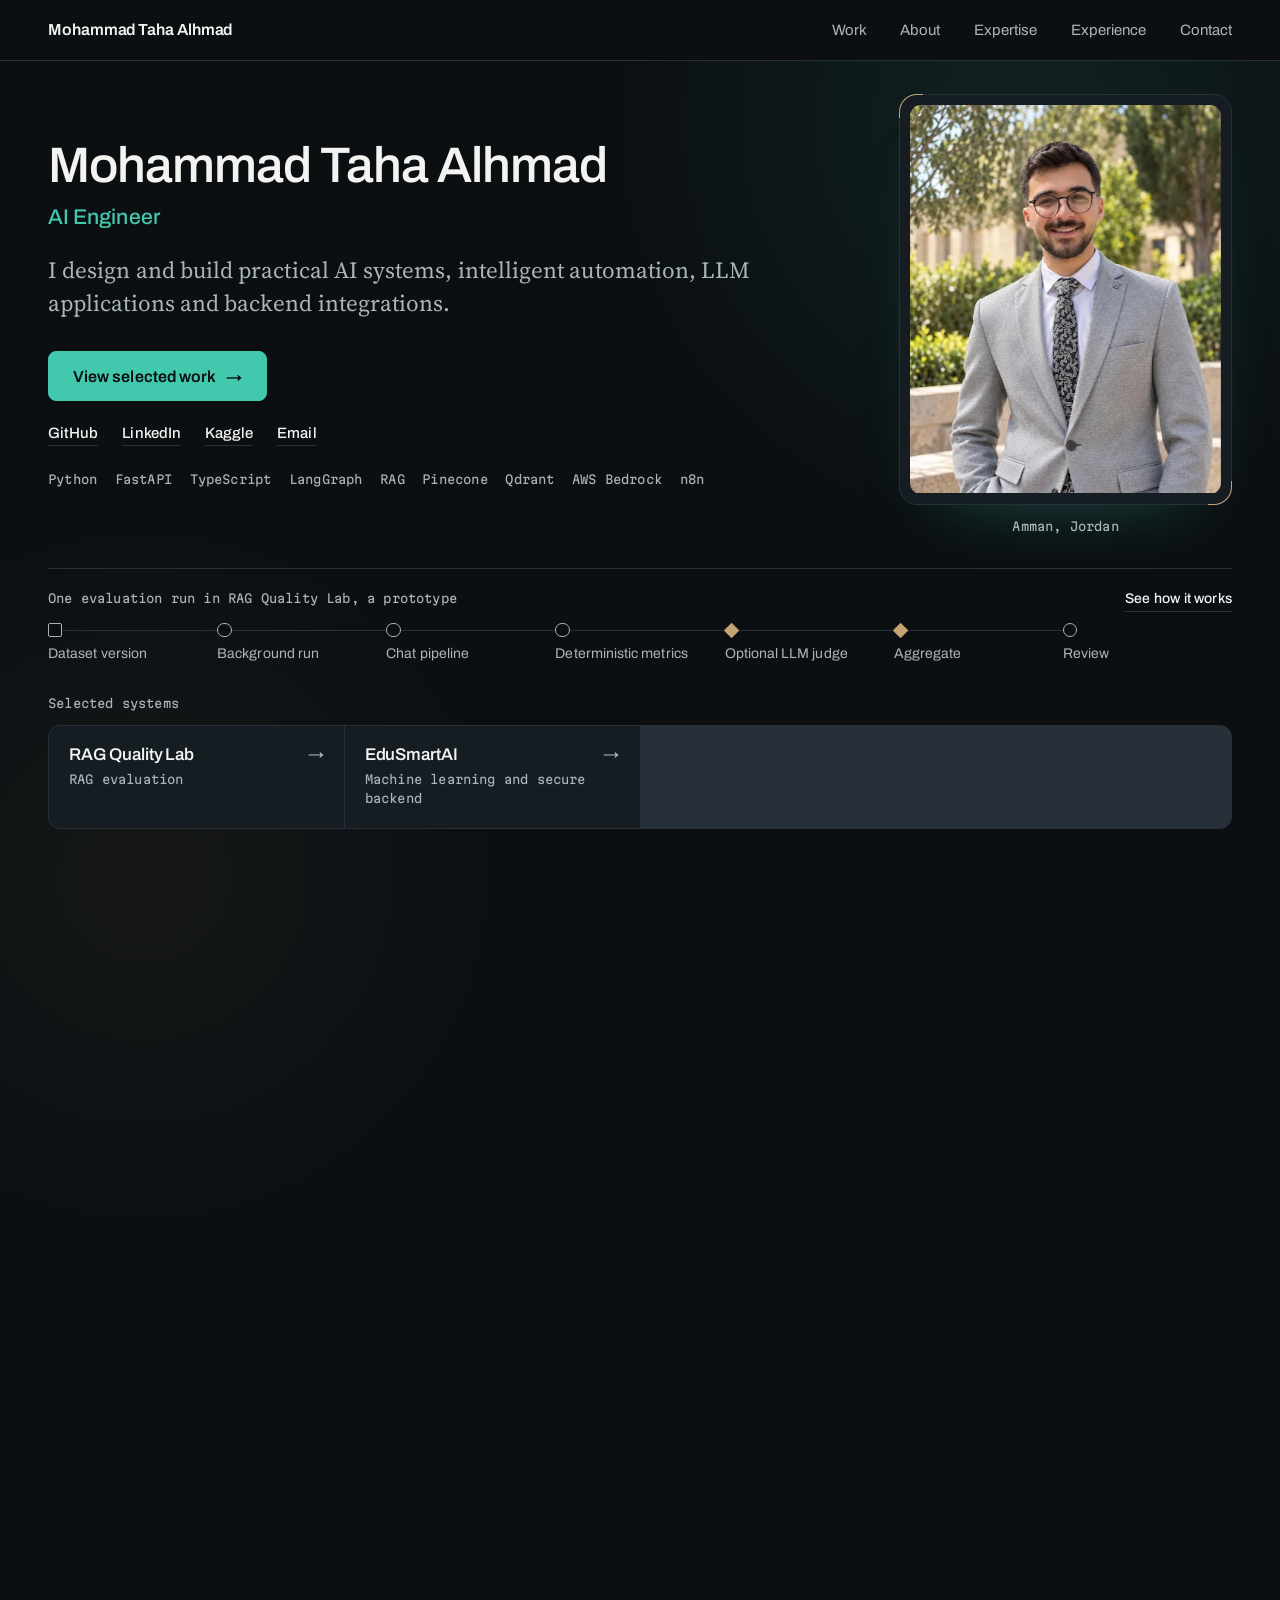
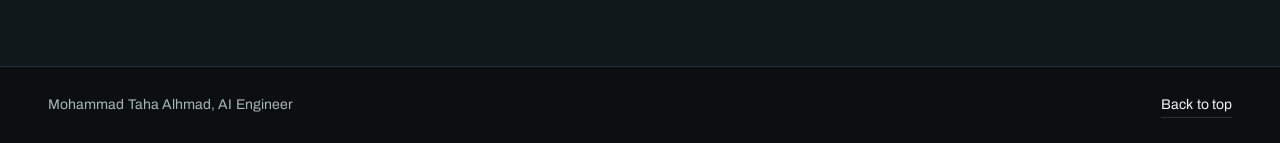
==== commit c91a4b7b: "release: add the Olist MLOps project; note the Kaggle run for Bank Marketing Olist is listed with it" ====
--- a/index.html
+++ b/index.html
@@ -20,8 +20,8 @@
 <link rel="icon" href="assets/favicon.svg" type="image/svg+xml">
 <link rel="preload" href="assets/fonts/archivo.woff2" as="font" type="font/woff2" crossorigin>
 <link rel="preload" href="assets/fonts/source-serif-4.woff2" as="font" type="font/woff2" crossorigin>
-<link rel="stylesheet" href="assets/site.css?v=c9e9f7b3">
-<script src="assets/site.js?v=fcb029c4"></script>
+<link rel="stylesheet" href="assets/site.css?v=82d4a4a3">
+<script src="assets/site.js?v=f1688dcb"></script>
 <script type="application/ld+json">{"@context": "https://schema.org", "@type": "Person", "name": "Mohammad Taha Alhmad", "jobTitle": "AI Engineer", "url": "https://tahamohmadf19-dev.github.io/portfolio/", "email": "mailto:tahamohmadf19@gmail.com", "address": {"@type": "PostalAddress", "addressLocality": "Amman", "addressCountry": "JO"}, "alumniOf": {"@type": "CollegeOrUniversity", "name": "Philadelphia University"}, "sameAs": ["https://github.com/tahamohmadf19-dev", "https://www.linkedin.com/in/mohmad-taha-alhmad/", "https://www.kaggle.com/tahamohmad"]}</script>
 </head>
 <body>
@@ -129,7 +129,7 @@
     </article>
     <div class="more" data-reveal>
       <h3>Smaller public projects</h3>
-      <ul><li><figure class="media"><img src="assets/evidence/rag-document-search-answer.webp" width="900" height="618" alt="The RAG Document Search interface answering a question about a warranty from a sample PDF, with page citations." loading="lazy"><figcaption>A real local run on a sample PDF.</figcaption></figure><a class="more-name ul" href="https://github.com/tahamohmadf19-dev/rag-document-search" rel="noopener noreferrer">RAG Document Search</a><p>Upload a PDF, ask a question, and get an extracted sentence with page citations. It uses Qdrant and local lexical embeddings, with no LLM.</p><p class="more-evidence"><span class="tag tag-ran">Ran</span> 26 tests pass. On 4 short synthetic documents: 14 of 14 answers correct and 5 of 5 unanswerable questions declined; on 8 held-out questions, 4 of 4 unrelated ones declined and 3 of 4 answered. It can refuse paraphrases that share few words.</p><p class="more-status">The working version was written in November 2026 with an AI coding agent. Public since 2026-11-14.</p></li><li><a class="more-name ul" href="https://github.com/tahamohmadf19-dev/AI-Agent-Router" rel="noopener noreferrer">AI Agent Router</a><p>A typed LangGraph workflow that classifies a message and routes it to one of two reply nodes.</p><p class="more-evidence"><span class="tag tag-ran">Ran</span> 19 tests pass with a fake model. Not run here against a real LLM.</p><p class="more-status">My project. Tests and repairs were added in November 2026 with an AI coding agent. Public since 2026-11-14.</p></li><li><a class="more-name ul" href="https://github.com/tahamohmadf19-dev/bank-marketing-classification" rel="noopener noreferrer">Bank Marketing Classification</a><p>A PySpark notebook on 45,211 records, compared against baselines. All models use call duration, which is only known after a call, so this is not a pre-call predictor.</p><p class="more-evidence"><span class="tag tag-ran">Ran</span> Rerun from a clean environment: test ROC-AUC 0.9268. The 6 repository tests check saved outputs and do not retrain.</p><p class="more-status">My 2025 coursework. The rerun and baselines were added in November 2026 with an AI coding agent. Public since 2026-11-14.</p></li></ul>
+      <ul><li><a class="more-name ul" href="https://github.com/tahamohmadf19-dev/olist-mlops-project" rel="noopener noreferrer">Olist MLOps Inference Service</a><p>Packages a fitted scikit-learn late-delivery classifier into a FastAPI service with feature-parity checks against the training notebooks, Prometheus metrics and alert rules, DVC and MLflow. The model itself is weak: test ROC-AUC 0.61 at a 4.28% late rate.</p><p class="more-evidence"><span class="tag tag-ran">Ran</span> 172 tests pass in GitHub Actions. A Kaggle notebook re-runs the pipeline from the raw Olist data and reproduces the saved test PR-AUC (0.0670).</p><p class="more-status">Educational MLOps project. Documentation and the Kaggle reproduction were added in November 2026 with an AI coding agent. Public since 2026-11-10.</p></li><li><figure class="media"><img src="assets/evidence/rag-document-search-answer.webp" width="900" height="618" alt="The RAG Document Search interface answering a question about a warranty from a sample PDF, with page citations." loading="lazy"><figcaption>A real local run on a sample PDF.</figcaption></figure><a class="more-name ul" href="https://github.com/tahamohmadf19-dev/rag-document-search" rel="noopener noreferrer">RAG Document Search</a><p>Upload a PDF, ask a question, and get an extracted sentence with page citations. It uses Qdrant and local lexical embeddings, with no LLM.</p><p class="more-evidence"><span class="tag tag-ran">Ran</span> 26 tests pass. On 4 short synthetic documents: 14 of 14 answers correct and 5 of 5 unanswerable questions declined; on 8 held-out questions, 4 of 4 unrelated ones declined and 3 of 4 answered. It can refuse paraphrases that share few words.</p><p class="more-status">The working version was written in November 2026 with an AI coding agent. Public since 2026-11-14.</p></li><li><a class="more-name ul" href="https://github.com/tahamohmadf19-dev/AI-Agent-Router" rel="noopener noreferrer">AI Agent Router</a><p>A typed LangGraph workflow that classifies a message and routes it to one of two reply nodes.</p><p class="more-evidence"><span class="tag tag-ran">Ran</span> 19 tests pass with a fake model. Not run here against a real LLM.</p><p class="more-status">My project. Tests and repairs were added in November 2026 with an AI coding agent. Public since 2026-11-14.</p></li><li><a class="more-name ul" href="https://github.com/tahamohmadf19-dev/bank-marketing-classification" rel="noopener noreferrer">Bank Marketing Classification</a><p>A PySpark notebook on 45,211 records, compared against baselines. All models use call duration, which is only known after a call, so this is not a pre-call predictor.</p><p class="more-evidence"><span class="tag tag-ran">Ran</span> Rerun from a clean environment: test ROC-AUC 0.9268; a Kaggle run of the same notebook gave 0.9251. The 6 repository tests check saved outputs and do not retrain.</p><p class="more-status">My 2025 coursework. The rerun and baselines were added in November 2026 with an AI coding agent. Public since 2026-11-14.</p></li></ul>
     </div>
   </section>
 
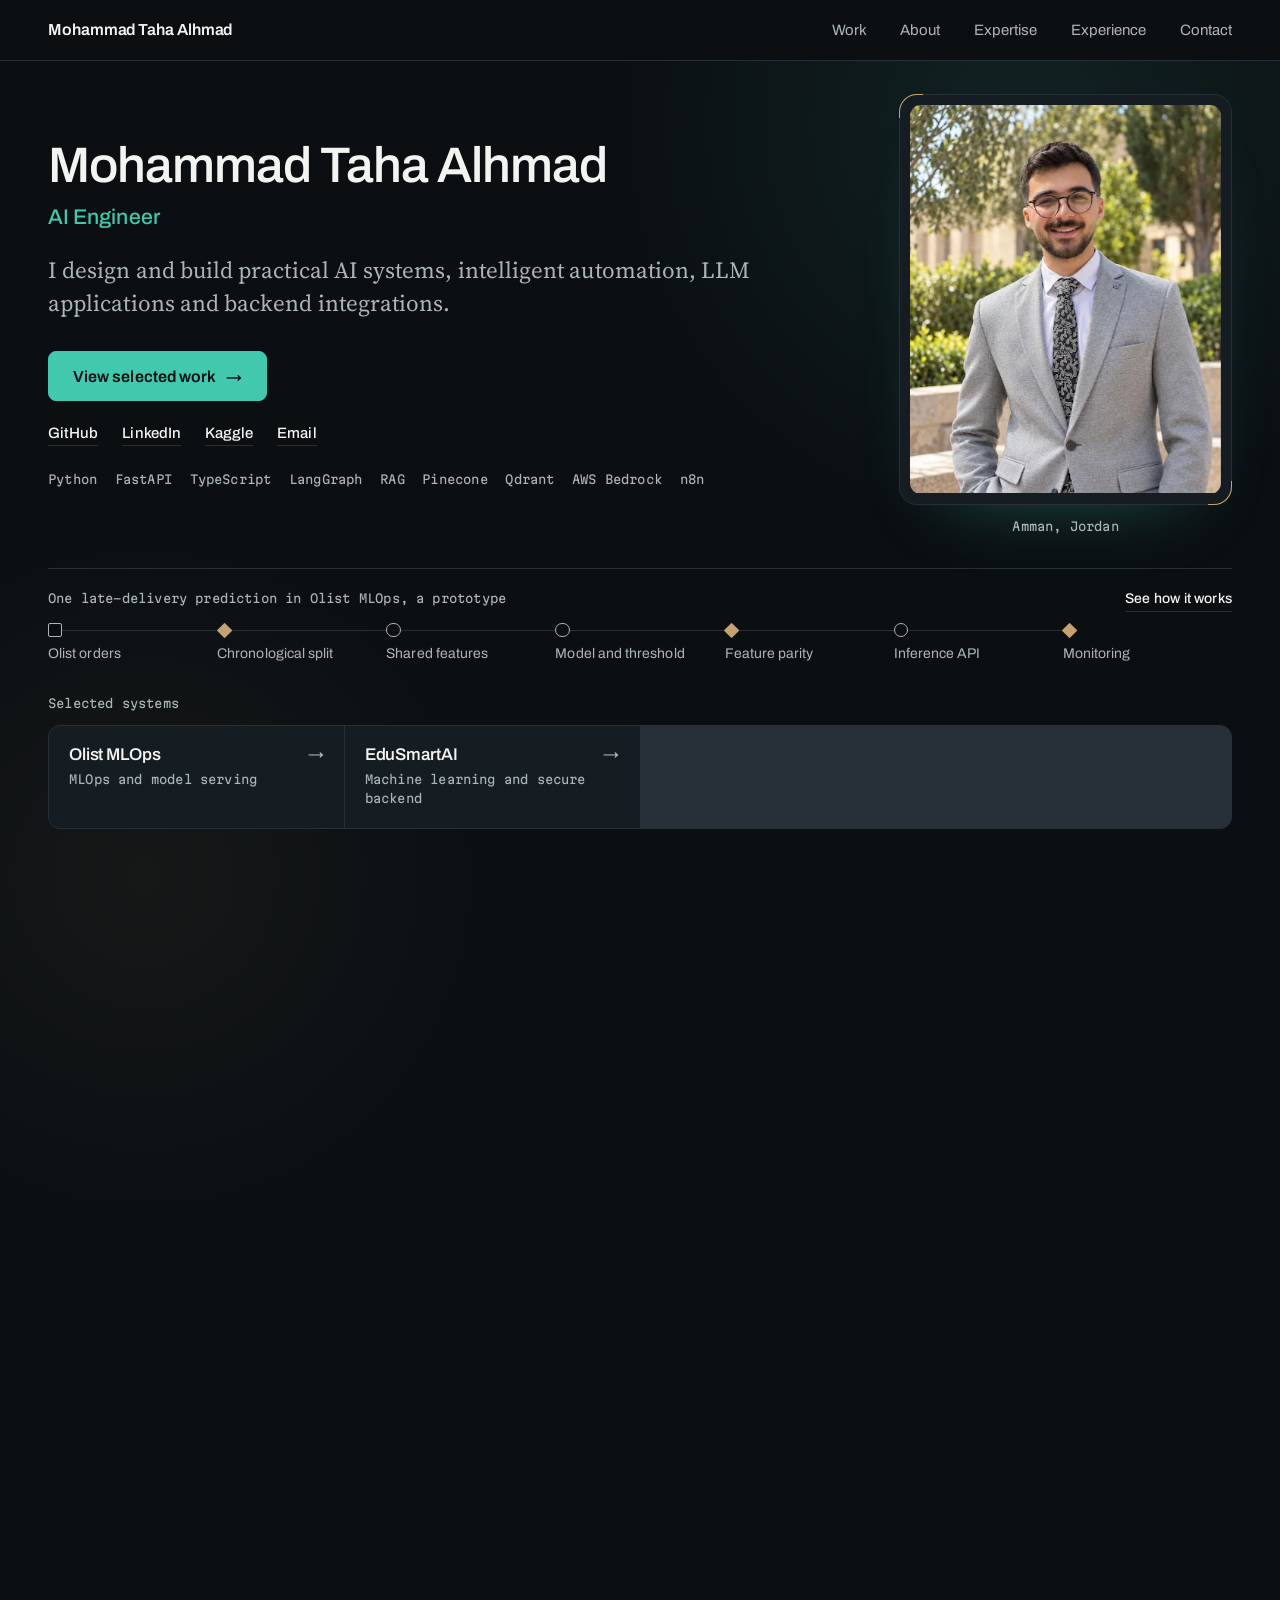
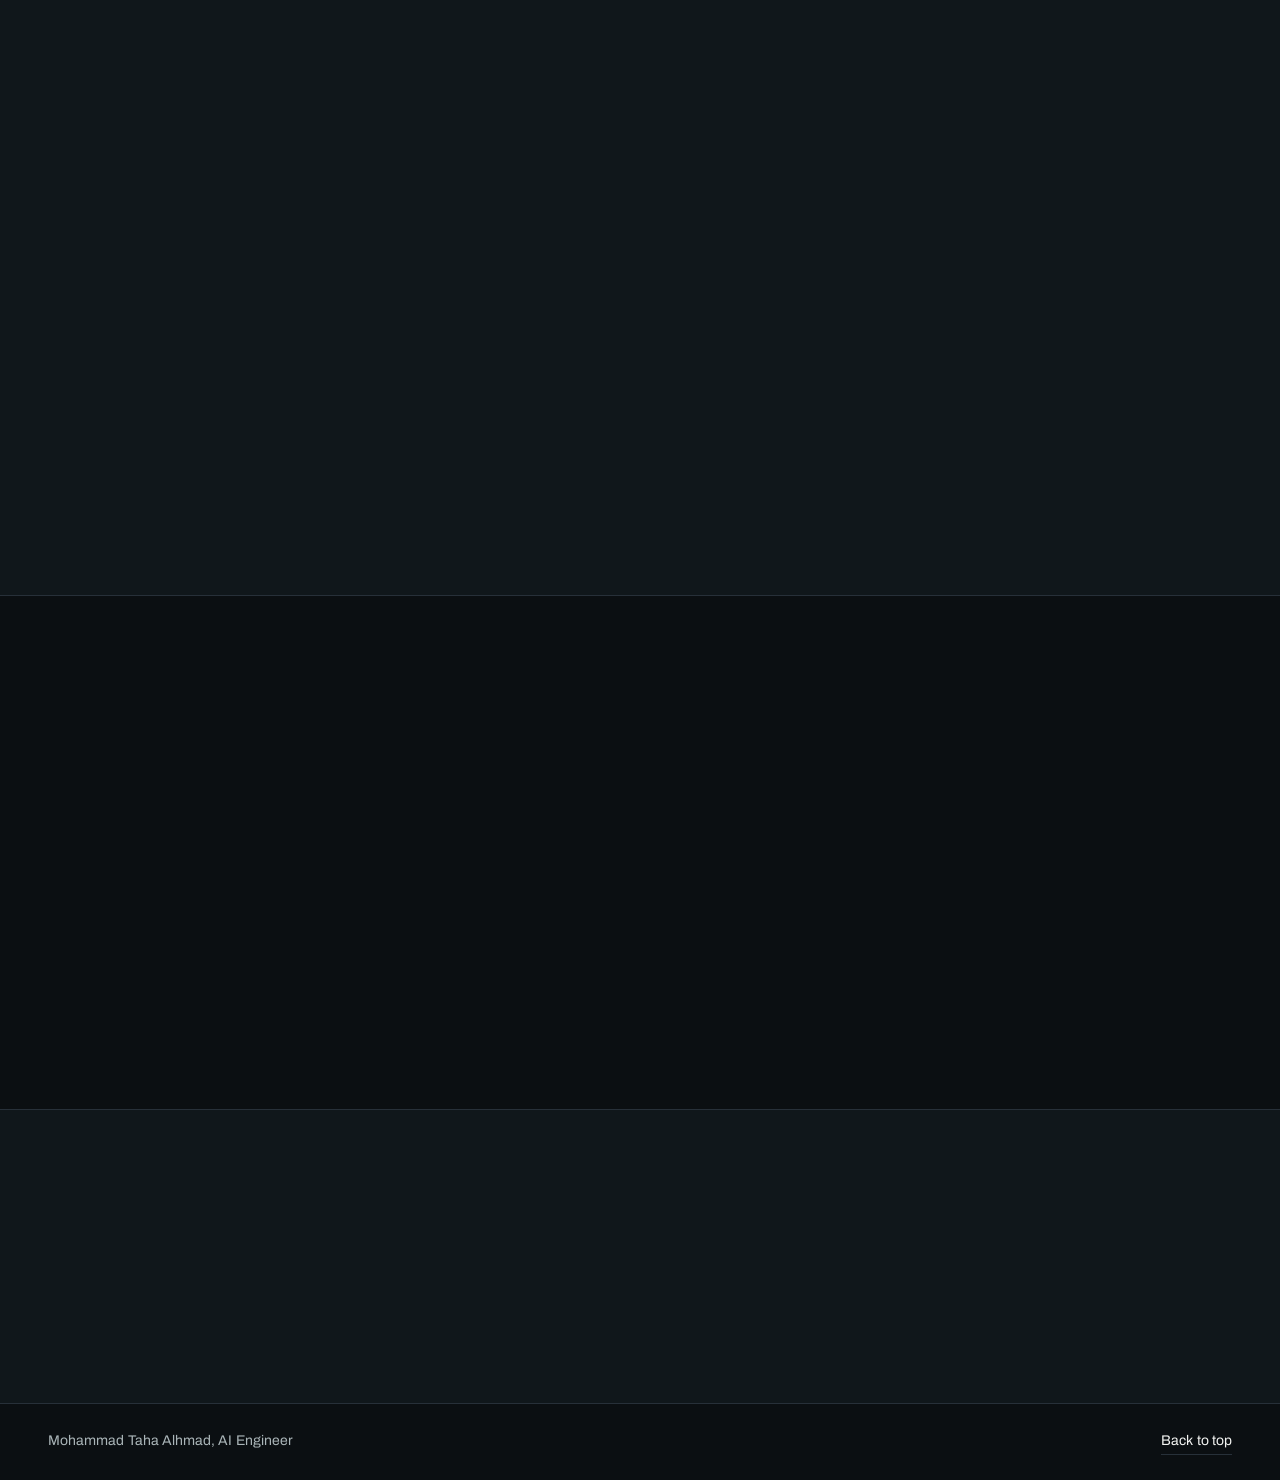
==== commit 0090e372: "release: never feature private repositories; feature the public Olist MLOps project Owner rule (2026" ====
--- a/index.html
+++ b/index.html
@@ -64,11 +64,11 @@
         <div class="frame"><picture><source type="image/webp" srcset="assets/photo/portrait-320.2c9739b4.webp 320w, assets/photo/portrait-410.2c9739b4.webp 410w" sizes="(max-width: 640px) calc(100vw - 58px), (max-width: 960px) 34vw, 346px"><img src="assets/photo/portrait-410.2c9739b4.jpg" srcset="assets/photo/portrait-320.2c9739b4.jpg 320w, assets/photo/portrait-410.2c9739b4.jpg 410w" sizes="(max-width: 640px) calc(100vw - 58px), (max-width: 960px) 34vw, 346px" width="410" height="512" alt="Portrait of Mohammad Taha Alhmad" fetchpriority="high"></picture></div>
         <p class="hero-note enter d6">Amman, Jordan</p>
       </div>
-      <figure class="path enter d7"><figcaption><span>One evaluation run in RAG Quality Lab, a prototype</span><a class="ul" href="#rag-quality-lab">See how it works</a></figcaption><div class="path-track"><ol><li class="stage-store"><span class="path-mark" aria-hidden="true"></span><span class="path-name">Dataset version</span></li><li class="stage-step"><span class="path-mark" aria-hidden="true"></span><span class="path-name">Background run</span></li><li class="stage-step"><span class="path-mark" aria-hidden="true"></span><span class="path-name">Chat pipeline</span></li><li class="stage-step"><span class="path-mark" aria-hidden="true"></span><span class="path-name">Deterministic metrics</span></li><li class="stage-gate"><span class="path-mark" aria-hidden="true"></span><span class="path-name">Optional LLM judge</span></li><li class="stage-gate"><span class="path-mark" aria-hidden="true"></span><span class="path-name">Aggregate</span></li><li class="stage-step"><span class="path-mark" aria-hidden="true"></span><span class="path-name">Review</span></li></ol><span class="path-pulse" aria-hidden="true"></span></div></figure>
+      <figure class="path enter d7"><figcaption><span>One late-delivery prediction in Olist MLOps, a prototype</span><a class="ul" href="#olist-mlops">See how it works</a></figcaption><div class="path-track"><ol><li class="stage-store"><span class="path-mark" aria-hidden="true"></span><span class="path-name">Olist orders</span></li><li class="stage-gate"><span class="path-mark" aria-hidden="true"></span><span class="path-name">Chronological split</span></li><li class="stage-step"><span class="path-mark" aria-hidden="true"></span><span class="path-name">Shared features</span></li><li class="stage-step"><span class="path-mark" aria-hidden="true"></span><span class="path-name">Model and threshold</span></li><li class="stage-gate"><span class="path-mark" aria-hidden="true"></span><span class="path-name">Feature parity</span></li><li class="stage-step"><span class="path-mark" aria-hidden="true"></span><span class="path-name">Inference API</span></li><li class="stage-gate"><span class="path-mark" aria-hidden="true"></span><span class="path-name">Monitoring</span></li></ol><span class="path-pulse" aria-hidden="true"></span></div></figure>
     </div>
     <nav class="index enter d7" aria-label="Selected projects">
       <p class="index-title">Selected systems</p>
-      <ul><li><a href="#rag-quality-lab"><span class="index-name">RAG Quality Lab</span><span class="index-shows">RAG evaluation</span></a></li><li><a href="#edusmartai"><span class="index-name">EduSmartAI</span><span class="index-shows">Machine learning and secure backend</span></a></li></ul>
+      <ul><li><a href="#olist-mlops"><span class="index-name">Olist MLOps</span><span class="index-shows">MLOps and model serving</span></a></li><li><a href="#edusmartai"><span class="index-name">EduSmartAI</span><span class="index-shows">Machine learning and secure backend</span></a></li></ul>
     </nav>
   </section>
 
@@ -85,25 +85,25 @@
       </div>
     </div>
     
-    <article class="project" data-reveal id="rag-quality-lab" aria-labelledby="rag-quality-lab-name">
+    <article class="project" data-reveal id="olist-mlops" aria-labelledby="olist-mlops-name">
       <header class="project-head">
-        <div class="project-kicker"><p class="shows">RAG evaluation</p><p class="state">Prototype</p></div>
-        <h3 id="rag-quality-lab-name">RAG Quality Lab</h3>
-        <p class="purpose">When a team changes a RAG system, it is hard to tell whether answers improved, or why one answer cited the wrong source.</p>
+        <div class="project-kicker"><p class="shows">MLOps and model serving</p><p class="state">Educational prototype</p></div>
+        <h3 id="olist-mlops-name">Olist MLOps</h3>
+        <p class="purpose">Predict whether an Olist e-commerce order will arrive late, and serve that prediction through a tested, monitored API instead of a notebook.</p>
       </header>
       
       <div class="cells">
-        <section class="cell" aria-label="What I built in RAG Quality Lab"><h4>What I built</h4><ul><li>An evaluation and debugging layer added to Onyx Community Edition, an open-source RAG platform.</li><li>Versioned test datasets, background runs and saved results for each test case.</li><li>Six retrieval and citation metrics, plus an optional LLM judge that cannot change them.</li><li>An admin dashboard, a read-only retrieval debugger, and rule-based checks for risky text in ingested documents.</li></ul></section>
-        <section class="cell" aria-label="What works in RAG Quality Lab"><h4>What works</h4><ul><li>Metrics leave a value undefined when it cannot be measured, instead of counting it as zero.</li><li>A failed test case is saved and the run continues.</li><li>If the judge fails, the case still succeeds with an empty judge score.</li></ul></section>
-        <section class="cell" aria-label="Architecture of RAG Quality Lab"><h4>Architecture and stack</h4><p>Python and FastAPI services inside Onyx, Celery for background runs, SQLAlchemy migrations, and React admin pages.</p><p class="stack">Python, FastAPI, Celery, SQLAlchemy, Pydantic, TypeScript, React</p></section>
-        <section class="cell" aria-label="Evidence for RAG Quality Lab"><h4>Evidence</h4><ul class="evidence"><li><span class="tag tag-ran">Ran</span> All 411 unit tests I added passed on 2026-11-07: 236 backend and 175 frontend, with the database, LLM and task broker replaced by fakes.</li><li><span class="tag tag-code">In code</span> Migrations, API routes and dashboard pages are in the code. The pages have not been viewed running.</li><li><span class="tag tag-gap">Not done</span> Not run end to end, and not evaluated on a real document collection.</li></ul></section>
+        <section class="cell" aria-label="What I built in Olist MLOps"><h4>What I built</h4><ul><li>A FastAPI inference service around the fitted scikit-learn model, with schema and semantic input checks.</li><li>Feature engineering shared by the training notebooks and the service, with a parity check between them.</li><li>Prometheus metrics, two alert rules and an offline score-drift check.</li><li>DVC pointers for data and model files, an MLflow registry entry, and a GitHub Actions pipeline.</li></ul></section>
+        <section class="cell" aria-label="What works in Olist MLOps"><h4>What works</h4><ul><li>CI runs lint, formatting, 172 tests and a Docker build on every push.</li><li>A Kaggle notebook re-runs the pipeline from the raw Olist data and reproduces the saved test results.</li><li>The service never refits the model; it loads the saved preprocessor and classifier.</li></ul></section>
+        <section class="cell" aria-label="Architecture of Olist MLOps"><h4>Architecture and stack</h4><p>Six notebooks prepare data and train; a FastAPI service loads the saved preprocessor and model; Docker Compose runs the API with Prometheus.</p><p class="stack">Python, scikit-learn, FastAPI, Docker, Prometheus, DVC, MLflow, GitHub Actions</p></section>
+        <section class="cell" aria-label="Evidence for Olist MLOps"><h4>Evidence</h4><ul class="evidence"><li><span class="tag tag-ran">Ran</span> GitHub Actions run 42863988828: 172 passed, lint and format clean; reproduced from a fresh clone on 2026-11-14.</li><li><span class="tag tag-ran">Ran</span> Kaggle re-run from the raw CSVs on 2026-11-14: test PR-AUC 0.0670 and ROC-AUC 0.6115, matching the saved model.</li><li><span class="tag tag-doc">Reported</span> Feature parity on 14,470 validation rows and 821 features, maximum difference 0, measured on the original workstation.</li><li><span class="tag tag-gap">Not done</span> Purchase-time availability of every feature is not verified, and there is no DVC remote.</li></ul></section>
       </div>
       <footer class="project-foot">
         <dl class="foot-facts">
-          <div><dt>Status</dt><dd>Prototype, not deployed.</dd></div>
-          <div><dt>Source</dt><dd>Private repository. Walkthrough on request.</dd></div>
+          <div><dt>Status</dt><dd>Educational project, not deployed. The model is weak: test ROC-AUC 0.61 at a 4.28% late rate.</dd></div>
+          <div><dt>Source</dt><dd><a class="ul" href="https://github.com/tahamohmadf19-dev/olist-mlops-project" rel="noopener noreferrer">Read the code</a></dd></div>
         </dl>
-        <a class="btn" href="case-studies/rag-quality-lab.html">Read the case study <span class="btn-arrow" aria-hidden="true">&rarr;</span></a>
+        <a class="btn" href="case-studies/olist-mlops.html">Read the case study <span class="btn-arrow" aria-hidden="true">&rarr;</span></a>
       </footer>
     </article>
     <article class="project" data-reveal id="edusmartai" aria-labelledby="edusmartai-name">
@@ -129,7 +129,7 @@
     </article>
     <div class="more" data-reveal>
       <h3>Smaller public projects</h3>
-      <ul><li><a class="more-name ul" href="https://github.com/tahamohmadf19-dev/olist-mlops-project" rel="noopener noreferrer">Olist MLOps Inference Service</a><p>Packages a fitted scikit-learn late-delivery classifier into a FastAPI service with feature-parity checks against the training notebooks, Prometheus metrics and alert rules, DVC and MLflow. The model itself is weak: test ROC-AUC 0.61 at a 4.28% late rate.</p><p class="more-evidence"><span class="tag tag-ran">Ran</span> 172 tests pass in GitHub Actions. A Kaggle notebook re-runs the pipeline from the raw Olist data and reproduces the saved test PR-AUC (0.0670).</p><p class="more-status">Educational MLOps project. Documentation and the Kaggle reproduction were added in November 2026 with an AI coding agent. Public since 2026-11-10.</p></li><li><figure class="media"><img src="assets/evidence/rag-document-search-answer.webp" width="900" height="618" alt="The RAG Document Search interface answering a question about a warranty from a sample PDF, with page citations." loading="lazy"><figcaption>A real local run on a sample PDF.</figcaption></figure><a class="more-name ul" href="https://github.com/tahamohmadf19-dev/rag-document-search" rel="noopener noreferrer">RAG Document Search</a><p>Upload a PDF, ask a question, and get an extracted sentence with page citations. It uses Qdrant and local lexical embeddings, with no LLM.</p><p class="more-evidence"><span class="tag tag-ran">Ran</span> 26 tests pass. On 4 short synthetic documents: 14 of 14 answers correct and 5 of 5 unanswerable questions declined; on 8 held-out questions, 4 of 4 unrelated ones declined and 3 of 4 answered. It can refuse paraphrases that share few words.</p><p class="more-status">The working version was written in November 2026 with an AI coding agent. Public since 2026-11-14.</p></li><li><a class="more-name ul" href="https://github.com/tahamohmadf19-dev/AI-Agent-Router" rel="noopener noreferrer">AI Agent Router</a><p>A typed LangGraph workflow that classifies a message and routes it to one of two reply nodes.</p><p class="more-evidence"><span class="tag tag-ran">Ran</span> 19 tests pass with a fake model. Not run here against a real LLM.</p><p class="more-status">My project. Tests and repairs were added in November 2026 with an AI coding agent. Public since 2026-11-14.</p></li><li><a class="more-name ul" href="https://github.com/tahamohmadf19-dev/bank-marketing-classification" rel="noopener noreferrer">Bank Marketing Classification</a><p>A PySpark notebook on 45,211 records, compared against baselines. All models use call duration, which is only known after a call, so this is not a pre-call predictor.</p><p class="more-evidence"><span class="tag tag-ran">Ran</span> Rerun from a clean environment: test ROC-AUC 0.9268; a Kaggle run of the same notebook gave 0.9251. The 6 repository tests check saved outputs and do not retrain.</p><p class="more-status">My 2025 coursework. The rerun and baselines were added in November 2026 with an AI coding agent. Public since 2026-11-14.</p></li></ul>
+      <ul><li><figure class="media"><img src="assets/evidence/rag-document-search-answer.webp" width="900" height="618" alt="The RAG Document Search interface answering a question about a warranty from a sample PDF, with page citations." loading="lazy"><figcaption>A real local run on a sample PDF.</figcaption></figure><a class="more-name ul" href="https://github.com/tahamohmadf19-dev/rag-document-search" rel="noopener noreferrer">RAG Document Search</a><p>Upload a PDF, ask a question, and get an extracted sentence with page citations. It uses Qdrant and local lexical embeddings, with no LLM.</p><p class="more-evidence"><span class="tag tag-ran">Ran</span> 26 tests pass. On 4 short synthetic documents: 14 of 14 answers correct and 5 of 5 unanswerable questions declined; on 8 held-out questions, 4 of 4 unrelated ones declined and 3 of 4 answered. It can refuse paraphrases that share few words.</p><p class="more-status">The working version was written in November 2026 with an AI coding agent. Public since 2026-11-14.</p></li><li><a class="more-name ul" href="https://github.com/tahamohmadf19-dev/AI-Agent-Router" rel="noopener noreferrer">AI Agent Router</a><p>A typed LangGraph workflow that classifies a message and routes it to one of two reply nodes.</p><p class="more-evidence"><span class="tag tag-ran">Ran</span> 19 tests pass with a fake model. Not run here against a real LLM.</p><p class="more-status">My project. Tests and repairs were added in November 2026 with an AI coding agent. Public since 2026-11-14.</p></li><li><a class="more-name ul" href="https://github.com/tahamohmadf19-dev/bank-marketing-classification" rel="noopener noreferrer">Bank Marketing Classification</a><p>A PySpark notebook on 45,211 records, compared against baselines. All models use call duration, which is only known after a call, so this is not a pre-call predictor.</p><p class="more-evidence"><span class="tag tag-ran">Ran</span> Rerun from a clean environment: test ROC-AUC 0.9268; a Kaggle run of the same notebook gave 0.9251. The 6 repository tests check saved outputs and do not retrain.</p><p class="more-status">My 2025 coursework. The rerun and baselines were added in November 2026 with an AI coding agent. Public since 2026-11-14.</p></li></ul>
     </div>
   </section>
 
@@ -139,7 +139,7 @@
       <div class="about-text"><p>I am an AI Engineer in Amman with a B.Sc. in Data Science and Artificial Intelligence from Philadelphia University. The part of AI work I care about most starts after the first demo: can it be measured, can it be stopped, and what happens when something fails?</p><p>That is why my projects look the way they do. They track evidence, separate tenants and wait for approval. Most of them build on existing software instead of starting from nothing, and each one says so. I also use AI coding agents in my work, and the project pages say where that is known.</p></div>
       <div class="approach" data-reveal>
         <h3 class="approach-title">How I work</h3>
-        <ul><li><h3>Measure before claiming</h3><p>Evaluation comes with the system, and a missing measurement stays missing. <a href="#rag-quality-lab">See RAG Quality Lab</a></p></li><li><h3>Keep authority out of the model</h3><p>Scope and permissions live in server code, where a prompt cannot change them.</p></li><li><h3>Give automation a stopping point</h3><p>Risky steps wait for a check or a person, and retries cannot repeat them.</p></li><li><h3>Report what the data supports</h3><p>When a strong number comes from a flawed test, I replace it and explain why. <a href="#edusmartai">See EduSmartAI</a></p></li></ul>
+        <ul><li><h3>Measure before claiming</h3><p>Evaluation comes with the system, and a missing measurement stays missing. <a href="#olist-mlops">See Olist MLOps</a></p></li><li><h3>Keep authority out of the model</h3><p>Scope and permissions live in server code, where a prompt cannot change them.</p></li><li><h3>Give automation a stopping point</h3><p>Risky steps wait for a check or a person, and retries cannot repeat them.</p></li><li><h3>Report what the data supports</h3><p>When a strong number comes from a flawed test, I replace it and explain why. <a href="#edusmartai">See EduSmartAI</a></p></li></ul>
       </div>
     </div>
   </section>
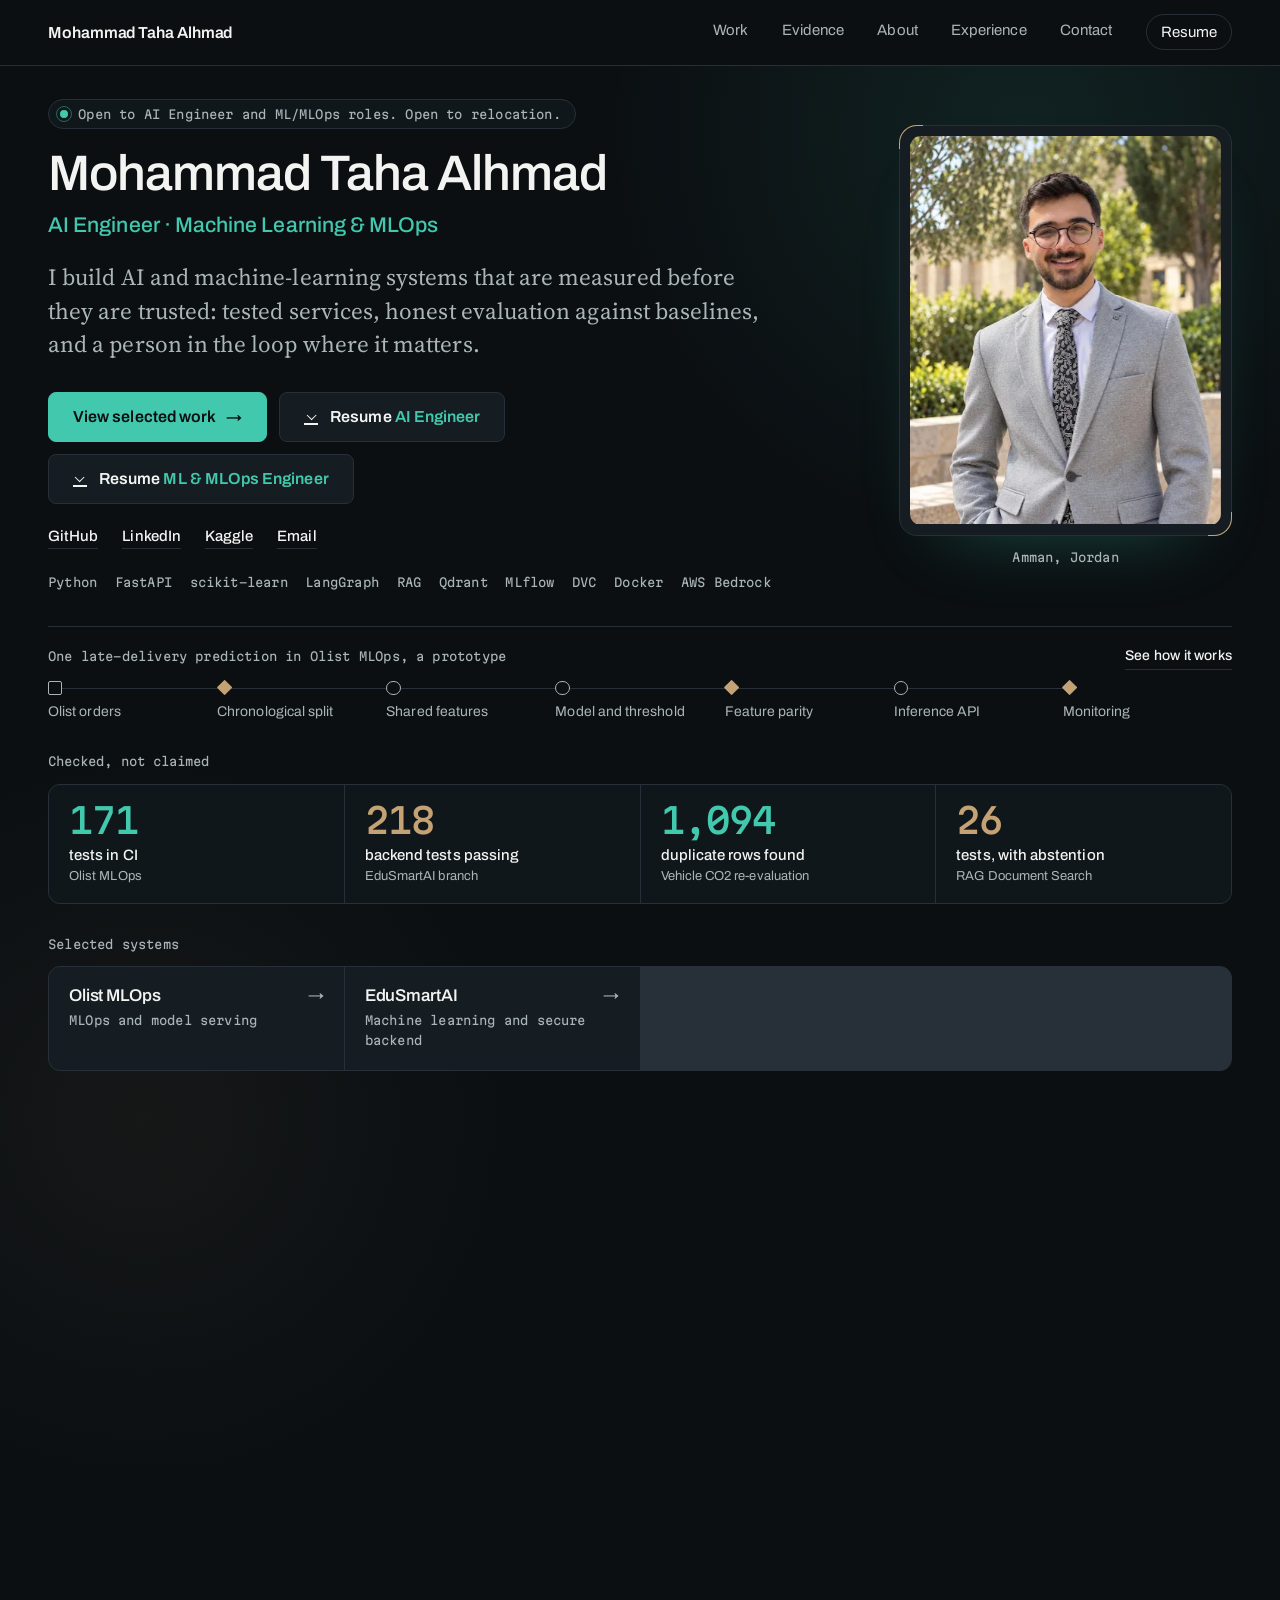
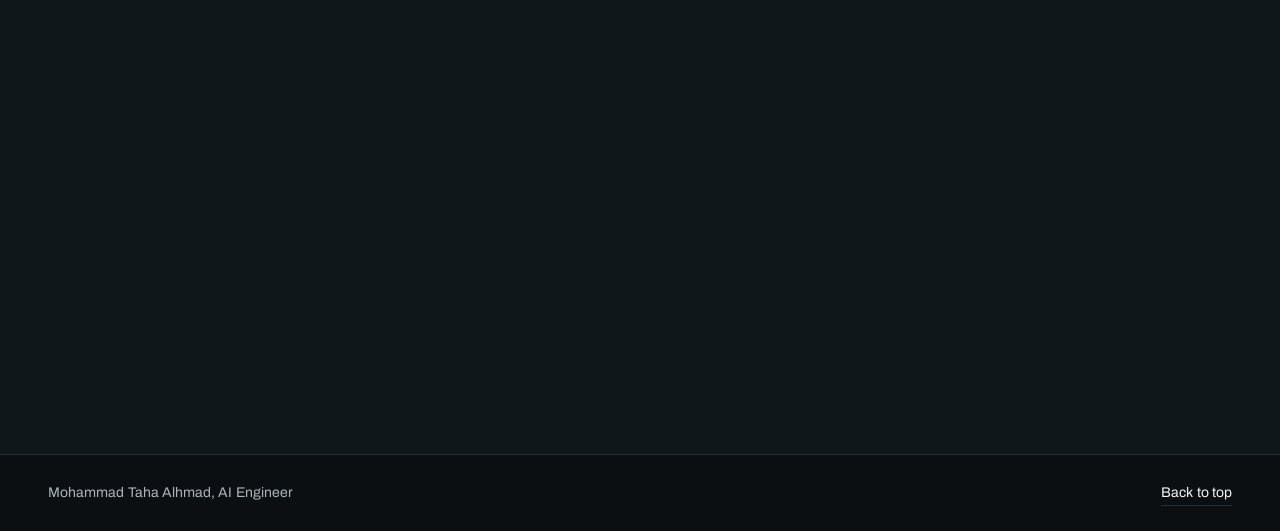
==== commit a927864e: "redesign: evidence-led hero, resume downloads and three result checks - Hero: availability kicker, A" ====
--- a/index.html
+++ b/index.html
@@ -20,8 +20,8 @@
 <link rel="icon" href="assets/favicon.svg" type="image/svg+xml">
 <link rel="preload" href="assets/fonts/archivo.woff2" as="font" type="font/woff2" crossorigin>
 <link rel="preload" href="assets/fonts/source-serif-4.woff2" as="font" type="font/woff2" crossorigin>
-<link rel="stylesheet" href="assets/site.css?v=82d4a4a3">
-<script src="assets/site.js?v=f1688dcb"></script>
+<link rel="stylesheet" href="assets/site.css?v=f9656976">
+<script src="assets/site.js?v=f1a990cc"></script>
 <script type="application/ld+json">{"@context": "https://schema.org", "@type": "Person", "name": "Mohammad Taha Alhmad", "jobTitle": "AI Engineer", "url": "https://tahamohmadf19-dev.github.io/portfolio/", "email": "mailto:tahamohmadf19@gmail.com", "address": {"@type": "PostalAddress", "addressLocality": "Amman", "addressCountry": "JO"}, "alumniOf": {"@type": "CollegeOrUniversity", "name": "Philadelphia University"}, "sameAs": ["https://github.com/tahamohmadf19-dev", "https://www.linkedin.com/in/mohmad-taha-alhmad/", "https://www.kaggle.com/tahamohmad"]}</script>
 </head>
 <body>
@@ -35,10 +35,10 @@
     <nav id="site-nav" aria-label="Sections">
       <ul>
         <li><a href="#work">Work</a></li>
+        <li><a href="#evidence">Evidence</a></li>
         <li><a href="#about">About</a></li>
-        <li><a href="#expertise">Expertise</a></li>
         <li><a href="#experience">Experience</a></li>
-        <li><a href="#contact">Contact</a></li>
+        <li><a href="#contact">Contact</a></li><li class="nav-cv"><a href="#resume">Resume</a></li>
       </ul>
     </nav>
   </div>
@@ -48,23 +48,25 @@
   <section class="hero" aria-labelledby="name">
     <div class="hero-grid">
       <div class="hero-text">
+        <p class="hero-kicker enter d1"><span class="status-dot" aria-hidden="true"></span>Open to AI Engineer and ML/MLOps roles. Open to relocation.</p>
         <div class="hero-id">
           <h1 id="name" class="enter d1">Mohammad Taha Alhmad</h1>
-          <p class="role enter d2">AI Engineer</p>
+          <p class="role enter d2">AI Engineer · Machine Learning &amp; MLOps</p>
         </div>
-        <p class="statement enter d3">I design and build practical AI systems, intelligent automation, LLM applications and backend integrations.</p>
+        <p class="statement enter d3">I build AI and machine-learning systems that are measured before they are trusted: tested services, honest evaluation against baselines, and a person in the loop where it matters.</p>
         <ul class="actions enter d4">
           <li><a class="btn btn-primary" href="#work">View selected work <span class="btn-arrow" aria-hidden="true">&rarr;</span></a></li>
-          
+          <li><a class="btn btn-cv" href="assets/cv/Mohammad_Taha_Alhmad_AI_Engineer_Resume.pdf" download><span class="cv-icon" aria-hidden="true"></span><span>Resume <span class="cv-role">AI Engineer</span></span></a></li><li><a class="btn btn-cv" href="assets/cv/Mohammad_Taha_Alhmad_ML_MLOps_Engineer_Resume.pdf" download><span class="cv-icon" aria-hidden="true"></span><span>Resume <span class="cv-role">ML &amp; MLOps Engineer</span></span></a></li>
         </ul>
         <ul class="hero-links enter d5"><li><a class="ul" href="https://github.com/tahamohmadf19-dev" rel="noopener noreferrer">GitHub</a></li><li><a class="ul" href="https://www.linkedin.com/in/mohmad-taha-alhmad/" rel="noopener noreferrer">LinkedIn</a></li><li><a class="ul" href="https://www.kaggle.com/tahamohmad" rel="noopener noreferrer">Kaggle</a></li><li><a class="ul" href="mailto:tahamohmadf19@gmail.com">Email</a></li></ul>
-        <ul class="stack-line enter d6" aria-label="Main technologies"><li>Python</li><li>FastAPI</li><li>TypeScript</li><li>LangGraph</li><li>RAG</li><li>Pinecone</li><li>Qdrant</li><li>AWS Bedrock</li><li>n8n</li></ul>
+        <ul class="stack-line enter d6" aria-label="Main technologies"><li>Python</li><li>FastAPI</li><li>scikit-learn</li><li>LangGraph</li><li>RAG</li><li>Qdrant</li><li>MLflow</li><li>DVC</li><li>Docker</li><li>AWS Bedrock</li></ul>
       </div>
       <div class="portrait">
         <div class="frame"><picture><source type="image/webp" srcset="assets/photo/portrait-320.2c9739b4.webp 320w, assets/photo/portrait-410.2c9739b4.webp 410w" sizes="(max-width: 640px) calc(100vw - 58px), (max-width: 960px) 34vw, 346px"><img src="assets/photo/portrait-410.2c9739b4.jpg" srcset="assets/photo/portrait-320.2c9739b4.jpg 320w, assets/photo/portrait-410.2c9739b4.jpg 410w" sizes="(max-width: 640px) calc(100vw - 58px), (max-width: 960px) 34vw, 346px" width="410" height="512" alt="Portrait of Mohammad Taha Alhmad" fetchpriority="high"></picture></div>
         <p class="hero-note enter d6">Amman, Jordan</p>
       </div>
       <figure class="path enter d7"><figcaption><span>One late-delivery prediction in Olist MLOps, a prototype</span><a class="ul" href="#olist-mlops">See how it works</a></figcaption><div class="path-track"><ol><li class="stage-store"><span class="path-mark" aria-hidden="true"></span><span class="path-name">Olist orders</span></li><li class="stage-gate"><span class="path-mark" aria-hidden="true"></span><span class="path-name">Chronological split</span></li><li class="stage-step"><span class="path-mark" aria-hidden="true"></span><span class="path-name">Shared features</span></li><li class="stage-step"><span class="path-mark" aria-hidden="true"></span><span class="path-name">Model and threshold</span></li><li class="stage-gate"><span class="path-mark" aria-hidden="true"></span><span class="path-name">Feature parity</span></li><li class="stage-step"><span class="path-mark" aria-hidden="true"></span><span class="path-name">Inference API</span></li><li class="stage-gate"><span class="path-mark" aria-hidden="true"></span><span class="path-name">Monitoring</span></li></ol><span class="path-pulse" aria-hidden="true"></span></div></figure>
+      <div class="receipts enter d6"><p class="receipts-title">Checked, not claimed</p><ul aria-label="Verified figures from public work"><li><a href="#olist-mlops"><span class="receipt-value" data-count="172">172</span><span class="receipt-label">tests in CI</span><span class="receipt-context">Olist MLOps</span></a></li><li><a href="#edusmartai"><span class="receipt-value" data-count="220">220</span><span class="receipt-label">backend tests passing</span><span class="receipt-context">EduSmartAI branch</span></a></li><li><a href="#check-co2"><span class="receipt-value" data-count="1,103">1,103</span><span class="receipt-label">duplicate rows found</span><span class="receipt-context">Vehicle CO2 re-evaluation</span></a></li><li><a href="#more-work"><span class="receipt-value" data-count="26">26</span><span class="receipt-label">tests, with abstention</span><span class="receipt-context">RAG Document Search</span></a></li></ul></div>
     </div>
     <nav class="index enter d7" aria-label="Selected projects">
       <p class="index-title">Selected systems</p>
@@ -127,9 +129,60 @@
         <a class="btn" href="case-studies/edusmartai.html">Read the case study <span class="btn-arrow" aria-hidden="true">&rarr;</span></a>
       </footer>
     </article>
-    <div class="more" data-reveal>
+    <div class="more" id="more-work" data-reveal>
       <h3>Smaller public projects</h3>
       <ul><li><figure class="media"><img src="assets/evidence/rag-document-search-answer.webp" width="900" height="618" alt="The RAG Document Search interface answering a question about a warranty from a sample PDF, with page citations." loading="lazy"><figcaption>A real local run on a sample PDF.</figcaption></figure><a class="more-name ul" href="https://github.com/tahamohmadf19-dev/rag-document-search" rel="noopener noreferrer">RAG Document Search</a><p>Upload a PDF, ask a question, and get an extracted sentence with page citations. It uses Qdrant and local lexical embeddings, with no LLM.</p><p class="more-evidence"><span class="tag tag-ran">Ran</span> 26 tests pass. On 4 short synthetic documents: 14 of 14 answers correct and 5 of 5 unanswerable questions declined; on 8 held-out questions, 4 of 4 unrelated ones declined and 3 of 4 answered. It can refuse paraphrases that share few words.</p><p class="more-status">The working version was written in November 2026 with an AI coding agent. Public since 2026-11-14.</p></li><li><a class="more-name ul" href="https://github.com/tahamohmadf19-dev/AI-Agent-Router" rel="noopener noreferrer">AI Agent Router</a><p>A typed LangGraph workflow that classifies a message and routes it to one of two reply nodes.</p><p class="more-evidence"><span class="tag tag-ran">Ran</span> 19 tests pass with a fake model. Not run here against a real LLM.</p><p class="more-status">My project. Tests and repairs were added in November 2026 with an AI coding agent. Public since 2026-11-14.</p></li><li><a class="more-name ul" href="https://github.com/tahamohmadf19-dev/bank-marketing-classification" rel="noopener noreferrer">Bank Marketing Classification</a><p>A PySpark notebook on 45,211 records, compared against baselines. All models use call duration, which is only known after a call, so this is not a pre-call predictor.</p><p class="more-evidence"><span class="tag tag-ran">Ran</span> Rerun from a clean environment: test ROC-AUC 0.9268; a Kaggle run of the same notebook gave 0.9251. The 6 repository tests check saved outputs and do not retrain.</p><p class="more-status">My 2025 coursework. The rerun and baselines were added in November 2026 with an AI coding agent. Public since 2026-11-14.</p></li></ul>
+    </div>
+  </section>
+
+  <section id="evidence" class="evidence" aria-labelledby="evidence-title">
+    <div class="section-head" data-reveal>
+      <h2 id="evidence-title">How I check a result</h2>
+      <div class="section-note"><p>A score is a claim until it survives a stricter test. Three results from my public work, checked against leakage, time and chance. Every figure comes from a run recorded in the linked source.</p></div>
+    </div>
+    <div class="checks">
+      <figure class="check check-co2" id="check-co2" data-reveal aria-labelledby="check-co2-title">
+        <figcaption>
+          <p class="check-kicker">Leakage check</p>
+          <h3 id="check-co2-title">Vehicle CO2: the same model, scored more strictly</h3>
+          <p class="check-lead">The notebook reported R² 0.9972. 1,103 of its 7,385 rows are exact duplicates, so some test rows had a copy in training. Select a step to see what changed.</p>
+        </figcaption>
+        <p class="bar-axis" aria-hidden="true"><span>Typical error, RMSE in g/km</span><span>longer is worse</span></p>
+        <ol class="bars"><li class="bar-row"><button type="button" class="bar-btn" aria-expanded="false" aria-controls="check-co2-note-0"><span class="bar-name">Notebook split, duplicates kept</span><span class="bar-values"><span>RMSE 3.03 g/km</span><span>R² 0.9972</span></span><svg class="bar" viewBox="0 0 100 8" preserveAspectRatio="none" aria-hidden="true" focusable="false"><rect class="bar-track" x="0" y="0" width="100" height="8" rx="0"/><rect class="bar-fill" x="0" y="0" width="48.21" height="8"/></svg></button><div class="bar-note" id="check-co2-note-0"><p>The original result, reproduced. 246 of the 1,477 test rows have an identical copy in the training set.</p></div></li><li class="bar-row"><button type="button" class="bar-btn" aria-expanded="false" aria-controls="check-co2-note-1"><span class="bar-name">Duplicates removed, same split</span><span class="bar-values"><span>RMSE 3.52 g/km</span><span>R² 0.9968</span></span><svg class="bar" viewBox="0 0 100 8" preserveAspectRatio="none" aria-hidden="true" focusable="false"><rect class="bar-track" x="0" y="0" width="100" height="8" rx="0"/><rect class="bar-fill" x="0" y="0" width="56.0" height="8"/></svg></button><div class="bar-note" id="check-co2-note-1"><p>Removing duplicates first raises the typical error by about half a gram per kilometre.</p></div></li><li class="bar-row"><button type="button" class="bar-btn" aria-expanded="false" aria-controls="check-co2-note-2"><span class="bar-name">Whole vehicle models held out</span><span class="bar-values"><span>RMSE 4.04 g/km</span><span>R² 0.9948</span></span><svg class="bar" viewBox="0 0 100 8" preserveAspectRatio="none" aria-hidden="true" focusable="false"><rect class="bar-track" x="0" y="0" width="100" height="8" rx="0"/><rect class="bar-fill" x="0" y="0" width="64.27" height="8"/></svg></button><div class="bar-note" id="check-co2-note-2"><p>Five-fold GroupKFold by make and model: the model never sees the vehicle it is scored on. This is the honest figure.</p></div></li><li class="bar-row is-baseline"><button type="button" class="bar-btn" aria-expanded="false" aria-controls="check-co2-note-3"><span class="bar-name">Baseline: one straight line</span><span class="bar-values"><span>RMSE 5.82 g/km</span><span>R² 0.9902</span></span><svg class="bar" viewBox="0 0 100 8" preserveAspectRatio="none" aria-hidden="true" focusable="false"><rect class="bar-track" x="0" y="0" width="100" height="8" rx="0"/><rect class="bar-fill" x="0" y="0" width="92.59" height="8"/></svg></button><div class="bar-note" id="check-co2-note-3"><p>A straight line on fuel consumption and fuel type. The model beats it, by less than the first score suggested.</p></div></li></ol>
+        <div class="sr"><table><caption>Vehicle CO2: the same model, scored more strictly</caption><tr><th scope="col">Evaluation</th><th scope="col">RMSE (g/km)</th><th scope="col">R²</th></tr><tr><th scope="row">Notebook split, duplicates kept</th><td>3.03</td><td>0.9972</td></tr><tr><th scope="row">Duplicates removed, same split</th><td>3.52</td><td>0.9968</td></tr><tr><th scope="row">Whole vehicle models held out</th><td>4.04</td><td>0.9948</td></tr><tr><th scope="row">Baseline: one straight line</th><td>5.82</td><td>0.9902</td></tr></table></div>
+        <p class="check-takeaway">R² barely moves, from 0.9972 to 0.9948. The typical error grows by a third, from 3.03 to 4.04 g/km, and stays below the baseline&#x27;s 5.82.</p>
+        <p class="check-source">Source: <a class="ul" href="https://github.com/tahamohmadf19-dev/vehicle-co2-emissions-prediction#re-evaluation-without-leakage" rel="noopener noreferrer">Repository README, re-evaluation table</a></p>
+      </figure>
+      <figure class="check check-early" id="check-early" data-reveal aria-labelledby="check-early-title">
+        <figcaption>
+          <p class="check-kicker">Validity check</p>
+          <h3 id="check-early-title">EduSmartAI: how early can risk be predicted?</h3>
+          <p class="check-lead">Models retrained from my branch on 2026-11-07, one per cut-off day. Each uses only course activity known by that day. Select a day.</p>
+        </figcaption>
+        <div class="chart">
+          <svg viewBox="0 0 360 210" role="img" aria-labelledby="check-early-title" focusable="false">
+            <line class="grid" x1="40" x2="344" y1="176.0" y2="176.0"/><text class="tick" x="34" y="179.5" text-anchor="end">0.4</text><line class="grid" x1="40" x2="344" y1="95.0" y2="95.0"/><text class="tick" x="34" y="98.5" text-anchor="end">0.6</text><line class="grid" x1="40" x2="344" y1="54.5" y2="54.5"/><text class="tick" x="34" y="58.0" text-anchor="end">0.7</text><line class="grid" x1="40" x2="344" y1="14.0" y2="14.0"/><text class="tick" x="34" y="17.5" text-anchor="end">0.8</text><line class="chance" x1="40" x2="344" y1="135.5" y2="135.5"/><text class="tick tick-chance" x="34" y="139.0" text-anchor="end">0.5</text><text class="chance-label" x="344" y="129.5" text-anchor="end">chance</text>
+            <path class="series" d="M90.7 108.9 L192.0 63.9 L293.3 42.8" pathLength="1"/>
+            <g class="pt" data-index="0"><circle class="pt-halo" cx="90.7" cy="108.9" r="11"/><circle class="pt-dot" cx="90.7" cy="108.9" r="5"/><text class="pt-label" x="90.7" y="94.9" text-anchor="middle">0.5657</text></g><g class="pt" data-index="1"><circle class="pt-halo" cx="192.0" cy="63.9" r="11"/><circle class="pt-dot" cx="192.0" cy="63.9" r="5"/><text class="pt-label" x="192.0" y="49.9" text-anchor="middle">0.6769</text></g><g class="pt" data-index="2"><circle class="pt-halo" cx="293.3" cy="42.8" r="11"/><circle class="pt-dot" cx="293.3" cy="42.8" r="5"/><text class="pt-label" x="293.3" y="28.8" text-anchor="middle">0.7288</text></g><text class="tick" x="90.7" y="194" text-anchor="middle">day 14</text><text class="tick" x="192.0" y="194" text-anchor="middle">day 28</text><text class="tick" x="293.3" y="194" text-anchor="middle">day 42</text>
+            <text class="axis-label" x="40" y="9">ROC-AUC</text>
+          </svg>
+        </div>
+        <ul class="day-btns" aria-label="Cut-off day"><li><button type="button" class="day-btn" data-index="0" aria-expanded="false" aria-controls="check-early-note-0">Day 14</button></li><li><button type="button" class="day-btn" data-index="1" aria-expanded="false" aria-controls="check-early-note-1">Day 28</button></li><li><button type="button" class="day-btn" data-index="2" aria-expanded="false" aria-controls="check-early-note-2">Day 42</button></li></ul>
+        <div class="day-notes"><div class="day-note" id="check-early-note-0"><p class="day-figures"><span>Day 14</span><span>ROC-AUC 0.5657</span><span>Accuracy 0.5536</span></p><p>Close to chance. Reported as insufficient for use instead of being tuned until it looked better.</p></div><div class="day-note" id="check-early-note-1"><p class="day-figures"><span>Day 28</span><span>ROC-AUC 0.6769</span><span>Accuracy 0.6444</span></p><p>A usable signal appears, still weak for decisions about a single student.</p></div><div class="day-note" id="check-early-note-2"><p class="day-figures"><span>Day 42</span><span>ROC-AUC 0.7288</span><span>Accuracy 0.6844</span></p><p>The strongest of the three. A screening aid for advisers, not an automatic decision.</p></div></div>
+        <div class="sr"><table><caption>EduSmartAI: how early can risk be predicted?</caption><tr><th scope="col">Cut-off</th><th scope="col">ROC-AUC</th><th scope="col">Accuracy</th></tr><tr><th scope="row">Day 14</th><td>0.5657</td><td>0.5536</td></tr><tr><th scope="row">Day 28</th><td>0.6769</td><td>0.6444</td></tr><tr><th scope="row">Day 42</th><td>0.7288</td><td>0.6844</td></tr></table></div>
+        <p class="check-takeaway">An earlier score of 0.979 relied on data known only after a course ended, so it is not a valid early warning and is not plotted.</p>
+        <p class="check-source">Source: <a class="ul" href="case-studies/edusmartai.html">EduSmartAI case study</a></p>
+      </figure>
+      <figure class="check check-olist" id="check-olist" data-reveal aria-labelledby="check-olist-title">
+        <figcaption>
+          <p class="check-kicker">Baseline check</p>
+          <h3 id="check-olist-title">Olist MLOps: the model against chance</h3>
+          <p class="check-lead">Late deliveries are 4.28% of test orders. A model that guesses at random scores about that rate on PR-AUC, and 0.5 on ROC-AUC.</p>
+        </figcaption>
+        <ul class="meters"><li class="meter"><p class="meter-head"><span class="meter-name">ROC-AUC</span><span class="meter-value">0.6115</span></p><svg class="meter-bar" viewBox="0 0 100 10" preserveAspectRatio="none" aria-hidden="true" focusable="false"><rect class="bar-track" x="0" y="2" width="100" height="6"/><rect class="bar-fill" x="0" y="2" width="61.15" height="6"/><rect class="meter-chance" x="49.6" y="0" width="0.8" height="10"/></svg><p class="meter-foot"><span class="meter-key" aria-hidden="true"></span>chance: 0.5<span class="meter-scale">scale 0 to 1</span></p></li><li class="meter"><p class="meter-head"><span class="meter-name">PR-AUC</span><span class="meter-value">0.0670</span></p><svg class="meter-bar" viewBox="0 0 100 10" preserveAspectRatio="none" aria-hidden="true" focusable="false"><rect class="bar-track" x="0" y="2" width="100" height="6"/><rect class="bar-fill" x="0" y="2" width="67.0" height="6"/><rect class="meter-chance" x="42.4" y="0" width="0.8" height="10"/></svg><p class="meter-foot"><span class="meter-key" aria-hidden="true"></span>random, at the late rate: 0.0428<span class="meter-scale">scale 0 to 0.1</span></p></li></ul>
+        <p class="check-takeaway">Better than chance, and weak. The project&#x27;s value is the tested, monitored service around the model, and the page says so.</p>
+        <p class="check-source">Source: <a class="ul" href="case-studies/olist-mlops.html">Olist MLOps case study</a></p>
+      </figure>
     </div>
   </section>
 
@@ -147,7 +200,7 @@
   <section id="expertise" class="band" aria-labelledby="expertise-title">
     <div class="band-inner" data-reveal>
       <h2 id="expertise-title">Technical expertise</h2>
-      <div class="skills" data-reveal><div class="skill-group"><h3>LLM and agents</h3><ul><li>LLM applications</li><li>RAG</li><li>LangGraph</li><li>LangChain</li><li>Claude API</li><li>Prompt engineering</li><li>Structured outputs</li><li>Guardrails</li></ul></div><div class="skill-group"><h3>Retrieval and evaluation</h3><ul><li>Vector search</li><li>Embeddings</li><li>Pinecone</li><li>Qdrant</li><li>Recall@k, precision@k, MRR</li><li>Citation metrics</li><li>AWS Bedrock experiments</li></ul></div><div class="skill-group"><h3>Backend and integration</h3><ul><li>Python</li><li>TypeScript</li><li>FastAPI</li><li>Next.js</li><li>SQL</li><li>PostgreSQL</li><li>SQLAlchemy</li><li>REST APIs</li><li>Webhooks</li></ul></div><div class="skill-group"><h3>Automation and delivery</h3><ul><li>n8n</li><li>Celery</li><li>QStash</li><li>Docker</li><li>Git</li><li>GitHub Actions</li><li>pytest</li><li>Jest</li></ul></div><div class="skill-group"><h3>Machine learning and data</h3><ul><li>scikit-learn</li><li>pandas</li><li>NumPy</li><li>TensorFlow</li><li>Keras</li><li>PySpark</li><li>Power BI</li></ul></div></div>
+      <div class="skills" data-reveal><div class="skill-group"><h3>LLM and agents</h3><ul><li>LLM applications</li><li>RAG</li><li>LangGraph</li><li>LangChain</li><li>Claude API</li><li>Prompt engineering</li><li>Structured outputs</li><li>Guardrails</li></ul></div><div class="skill-group"><h3>Retrieval and evaluation</h3><ul><li>Vector search</li><li>Embeddings</li><li>Pinecone</li><li>Qdrant</li><li>Recall@k, precision@k, MRR</li><li>Citation metrics</li><li>AWS Bedrock experiments</li></ul></div><div class="skill-group"><h3>Backend and integration</h3><ul><li>Python</li><li>TypeScript</li><li>FastAPI</li><li>Next.js</li><li>SQL</li><li>PostgreSQL</li><li>SQLAlchemy</li><li>REST APIs</li><li>Webhooks</li></ul></div><div class="skill-group"><h3>MLOps and delivery</h3><ul><li>MLflow</li><li>DVC</li><li>Prometheus</li><li>Docker</li><li>GitHub Actions</li><li>pytest</li><li>Feature-parity tests</li><li>n8n</li><li>Celery</li></ul></div><div class="skill-group"><h3>Machine learning and data</h3><ul><li>scikit-learn</li><li>pandas</li><li>NumPy</li><li>TensorFlow</li><li>Keras</li><li>PySpark</li><li>Power BI</li></ul></div></div>
     </div>
   </section>
 
@@ -167,7 +220,7 @@
       <header>
         <h3>Data &amp; AI Trainee</h3>
         <p class="job-dates">2025</p>
-        <p class="job-meta">Data &amp; AI Training Program, Amman, Jordan</p>
+        <p class="job-meta">Qafza Tech, Amman, Jordan</p>
       </header>
       <ul><li>Applied Apache Spark and PySpark to data and machine-learning workflows, contributed to LLM and RAG application work, and built Power BI dashboards.</li></ul>
     </article></div>
@@ -181,7 +234,7 @@
         <p class="degree">B.Sc. in Data Science and Artificial Intelligence</p>
         <p class="degree-meta">Philadelphia University, Amman, 2026</p>
         <h3 class="cert-title">Certificates and training</h3>
-        <ul class="certs"><li><span class="cert-name"><a class="ul" href="https://verify.skilljar.com/c/9hj2y5kypwrj" rel="noopener noreferrer">AI Fluency for Students</a></span><span class="cert-meta">Anthropic. Certificate of completion.</span></li><li><span class="cert-name"><a class="ul" href="https://verify.skilljar.com/c/rpifmvjyieb2" rel="noopener noreferrer">Claude 101</a></span><span class="cert-meta">Anthropic. Certificate of completion.</span></li><li><span class="cert-name">Microsoft Azure AI Fundamentals (AI-900) preparation course</span><span class="cert-meta">INJAZ. Certificate of attendance, not the Microsoft exam.</span></li><li><span class="cert-name">Data Science Full Track</span><span class="cert-meta">Data &amp; AI Training Program.</span></li><li><span class="cert-name">Power BI Pro &amp; SQL</span><span class="cert-meta">Data &amp; AI Training Program.</span></li></ul>
+        <ul class="certs"><li><span class="cert-name">MLOps Training</span><span class="cert-meta">Qafza Tech. Completed November 2026.</span></li><li><span class="cert-name"><a class="ul" href="https://verify.skilljar.com/c/9hj2y5kypwrj" rel="noopener noreferrer">AI Fluency for Students</a></span><span class="cert-meta">Anthropic. Certificate of completion.</span></li><li><span class="cert-name"><a class="ul" href="https://verify.skilljar.com/c/rpifmvjyieb2" rel="noopener noreferrer">Claude 101</a></span><span class="cert-meta">Anthropic. Certificate of completion.</span></li><li><span class="cert-name">Microsoft Azure AI Fundamentals (AI-900) preparation course</span><span class="cert-meta">INJAZ. Certificate of attendance, not the Microsoft exam.</span></li><li><span class="cert-name">Data Science Full Track</span><span class="cert-meta">Data &amp; AI Training Program.</span></li><li><span class="cert-name">Power BI Pro &amp; SQL</span><span class="cert-meta">Data &amp; AI Training Program.</span></li></ul>
       </div>
     </div>
   </section>
@@ -190,9 +243,10 @@
     <div class="band-inner" data-reveal>
       <h2 id="contact-title">Contact</h2>
       <div>
-        <p class="contact-line">Open to AI Engineer roles. Open to relocation. Based in Amman, Jordan.</p>
+        <p class="contact-line">Open to AI Engineer and ML/MLOps roles. Open to relocation. Based in Amman, Jordan.</p>
         <p class="contact-mail"><a class="ul" href="mailto:tahamohmadf19@gmail.com">tahamohmadf19@gmail.com</a></p>
         <ul class="contact-links"><li><a class="ul" href="https://github.com/tahamohmadf19-dev" rel="noopener noreferrer">GitHub</a></li><li><a class="ul" href="https://www.linkedin.com/in/mohmad-taha-alhmad/" rel="noopener noreferrer">LinkedIn</a></li><li><a class="ul" href="https://www.kaggle.com/tahamohmad" rel="noopener noreferrer">Kaggle</a></li></ul>
+        <div class="resume" id="resume"><h3 class="resume-title">Resume</h3><ul class="cv-cards"><li class="cv-card"><p class="cv-card-role">AI Engineer</p><p class="cv-card-focus">LLM applications, RAG, agent workflows and backend integration.</p><a class="btn btn-cv" href="assets/cv/Mohammad_Taha_Alhmad_AI_Engineer_Resume.pdf" download><span class="cv-icon" aria-hidden="true"></span>Download PDF</a></li><li class="cv-card"><p class="cv-card-role">ML &amp; MLOps Engineer</p><p class="cv-card-focus">Model serving, evaluation, reproducibility and CI for ML.</p><a class="btn btn-cv" href="assets/cv/Mohammad_Taha_Alhmad_ML_MLOps_Engineer_Resume.pdf" download><span class="cv-icon" aria-hidden="true"></span>Download PDF</a></li></ul><p class="cv-note">PDF, one page, updated November 2026. Contact details are email and links only.</p></div>
       </div>
     </div>
   </section>
--- a/assets/site.css
+++ b/assets/site.css
@@ -499,6 +499,150 @@
 }
 .foot-inner a { display: inline-flex; align-items: center; min-height: 44px; }
 
+/* ---- 2026-11 redesign: hero kicker, resume actions, verified figures, evidence figures ---- */
+.hero-kicker {
+  display: inline-flex; align-items: center; gap: 0.625rem;
+  margin-bottom: 1.125rem; padding: 0.3rem 0.875rem 0.3rem 0.7rem;
+  border: 1px solid var(--line); border-radius: 999px;
+  background: var(--bg-2);
+  color: var(--text-2); font: 400 0.75rem/1.5 var(--mono); letter-spacing: 0.015em;
+}
+.status-dot { position: relative; flex: none; width: 0.5rem; height: 0.5rem; border-radius: 50%; background: var(--accent); }
+.status-dot::after { content: ""; position: absolute; inset: -0.25rem; border-radius: 50%; border: 1px solid var(--accent); opacity: 0.45; }
+.top nav .nav-cv a {
+  padding-inline: 0.875rem; margin-block: 0.4rem; min-height: 36px;
+  border: 1px solid var(--line); border-radius: 999px; color: var(--text);
+}
+.top nav .nav-cv a::after { display: none; }
+.top nav .nav-cv a:hover { border-color: var(--accent); color: var(--accent-hover); }
+
+.btn-cv { gap: 0.75rem; }
+.cv-role { color: var(--accent); }
+.btn-cv:hover .cv-role { color: var(--accent-hover); }
+/* A download glyph drawn with borders, so it needs no image or inline SVG. */
+.cv-icon { position: relative; flex: none; width: 0.875rem; height: 1rem; }
+.cv-icon::before {
+  content: ""; position: absolute; left: 50%; top: 0; width: 0.45rem; height: 0.45rem; margin-left: -0.225rem;
+  border-right: 1.5px solid currentColor; border-bottom: 1.5px solid currentColor; transform: translateY(0.18rem) rotate(45deg);
+}
+.cv-icon::after { content: ""; position: absolute; left: 0; right: 0; bottom: 0; height: 1.5px; background: currentColor; }
+
+/* Verified figures under the hero: the same hairline grid as the index. */
+.receipts { grid-column: 1 / -1; }
+.receipts-title { margin-bottom: 0.75rem; color: var(--text-2); font: 400 0.75rem/1.6 var(--mono); }
+.receipts ul {
+  display: grid; grid-template-columns: repeat(4, minmax(0, 1fr)); gap: 1px; overflow: hidden;
+  background: var(--line); border: 1px solid var(--line); border-radius: 12px;
+}
+.receipts li { display: flex; background: var(--bg-2); }
+.receipts a { flex: 1; display: flex; flex-direction: column; padding: 1rem 1.25rem 1.125rem; color: var(--text); text-decoration: none; }
+.receipts a:focus-visible { outline-offset: -4px; }
+.receipts a:hover { background: var(--surface); }
+.receipt-value { font: 500 clamp(1.625rem, 1.3rem + 1.1vw, 2.25rem)/1.1 var(--mono); letter-spacing: -0.03em; font-variant-numeric: tabular-nums; }
+.receipts li:nth-child(odd) .receipt-value { color: var(--accent); }
+.receipts li:nth-child(even) .receipt-value { color: var(--gold); }
+.receipt-label { margin-top: 0.375rem; font-size: 0.9375rem; font-weight: 500; line-height: 1.35; }
+.receipt-context { margin-top: 0.125rem; color: var(--text-2); font-size: 0.8125rem; line-height: 1.4; }
+
+/* Evidence section */
+.evidence { width: var(--page); margin-inline: auto; padding-top: var(--section); }
+.checks { display: grid; grid-template-columns: repeat(2, minmax(0, 1fr)); gap: clamp(1rem, 2vw, 1.5rem); }
+.check {
+  position: relative; display: flex; flex-direction: column;
+  padding: clamp(1.25rem, 2.6vw, 2rem);
+  background: var(--surface); border: 1px solid var(--line); border-radius: 16px;
+}
+.check-olist { grid-column: 1 / -1; display: grid; grid-template-columns: minmax(0, 5fr) minmax(0, 7fr); gap: 0 clamp(1.5rem, 4vw, 3.5rem); align-items: start; }
+.check-olist .meters { grid-row: span 3; margin-top: 0.25rem; }
+.check .bars, .check .day-notes { margin-bottom: auto; }
+.check figcaption + .bar-axis, .check .chart { flex: none; }
+.check-kicker { color: var(--gold); font: 400 0.75rem/1.6 var(--mono); }
+.check h3 { margin-top: 0.375rem; font-size: clamp(1.1875rem, 1.1rem + 0.4vw, 1.4375rem); font-weight: 560; line-height: 1.2; letter-spacing: -0.012em; }
+.check-lead { margin-top: 0.625rem; color: var(--text-2); font: 400 1rem/1.5 var(--serif); }
+.check-takeaway { margin-top: 1.25rem; padding-top: 1rem; border-top: 1px solid var(--line); font-size: 0.9375rem; line-height: 1.5; }
+.check-source { margin-top: 0.5rem; color: var(--text-2); font-size: 0.8125rem; }
+.check-source a { display: inline-flex; align-items: center; min-height: 44px; margin-block: -0.75rem; }
+.bar-track { fill: var(--bg); }
+.bar-fill { fill: var(--accent); }
+
+/* Bars: each row is a button that selects its note. */
+.bar-axis { display: flex; justify-content: space-between; gap: 1rem; margin-top: 1.5rem; color: var(--text-2); font: 400 0.6875rem/1.5 var(--mono); }
+.bars { margin-top: 0.5rem; }
+.bar-row + .bar-row { margin-top: 0.25rem; }
+.bar-btn {
+  display: grid; grid-template-columns: minmax(0, 1fr) auto; gap: 0.375rem 1rem; width: 100%;
+  min-height: 44px; padding: 0.625rem 0.75rem; border: 1px solid transparent; border-radius: 10px;
+  background: none; color: var(--text-2); cursor: pointer; text-align: left;
+  font: 500 0.9375rem/1.3 var(--sans);
+}
+.bar-btn:hover { color: var(--text); background: var(--bg-2); }
+.bar-btn:focus-visible { outline-offset: 0; }
+.bar-name { min-width: 0; }
+.bar-values { display: flex; gap: 0.875rem; font: 400 0.75rem/1.6 var(--mono); white-space: nowrap; }
+.bar { grid-column: 1 / -1; display: block; width: 100%; height: 0.5rem; border-radius: 2px; }
+.bar-fill { fill: var(--text-2); }
+.is-baseline .bar-fill { fill: var(--gold); }
+.bar-row.is-open .bar-btn { color: var(--text); background: var(--bg-2); border-color: var(--line); }
+.bar-row.is-open .bar-fill { fill: var(--accent); }
+.is-baseline.is-open .bar-fill { fill: var(--gold); }
+.bar-note p, .day-note p { color: var(--text); font-size: 0.9375rem; line-height: 1.5; }
+.bar-note { padding: 0.375rem 0.75rem 0.5rem; }
+.js .bar-note { display: none; }
+.js .bar-note.is-open { display: block; }
+
+/* Line chart */
+.chart { margin-top: 1.25rem; padding: 0.75rem 0.5rem 0.25rem; background: var(--bg); border: 1px solid var(--line); border-radius: 12px; }
+.chart svg { display: block; width: 100%; height: auto; overflow: visible; }
+.chart .grid { stroke: var(--line); stroke-width: 1; }
+.chart .chance { stroke: var(--gold); stroke-width: 1.25; stroke-dasharray: 4 4; }
+.chart .tick, .chart .axis-label, .chart .chance-label { fill: var(--text-2); font: 400 9px var(--mono); }
+.chart .chance-label, .chart .tick-chance { fill: var(--gold); }
+.chart .series { fill: none; stroke: var(--accent); stroke-width: 2.25; stroke-linejoin: round; stroke-linecap: round; }
+.chart .pt { cursor: pointer; }
+.chart .pt-halo { fill: var(--accent); opacity: 0; }
+.chart .pt-dot { fill: var(--bg); stroke: var(--accent); stroke-width: 2; }
+.chart .pt-label { fill: var(--text-2); font: 500 10px var(--mono); }
+.chart .pt.is-active .pt-dot { fill: var(--accent); }
+.chart .pt.is-active .pt-halo { opacity: 0.18; }
+.chart .pt.is-active .pt-label { fill: var(--text); }
+.day-btns { display: flex; gap: 0.5rem; margin-top: 1rem; }
+.day-btn {
+  flex: 1; min-height: 44px; padding: 0 0.875rem;
+  background: var(--bg-2); border: 1px solid var(--line); border-radius: 8px;
+  color: var(--text-2); cursor: pointer; font: 500 0.9375rem var(--sans);
+}
+.day-btn:hover { color: var(--text); border-color: var(--text-2); }
+.day-btn[aria-expanded="true"] { color: var(--on-accent); background: var(--accent); border-color: var(--accent); }
+.day-notes { margin-top: 0.875rem; }
+.day-figures { display: flex; flex-wrap: wrap; gap: 0.25rem 1.25rem; margin-bottom: 0.375rem; color: var(--text-2); font: 400 0.75rem/1.6 var(--mono); }
+.day-note + .day-note { margin-top: 0.75rem; }
+.js .day-note { display: none; }
+.js .day-note.is-open { display: block; }
+.js .day-note + .day-note { margin-top: 0; }
+
+/* Meters */
+.meters { margin-top: 1.25rem; }
+.meter + .meter { margin-top: 1.125rem; }
+.meter-head { display: flex; justify-content: space-between; align-items: baseline; gap: 1rem; }
+.meter-name { font-size: 0.9375rem; font-weight: 600; }
+.meter-value { color: var(--accent); font: 500 1.25rem/1.2 var(--mono); font-variant-numeric: tabular-nums; }
+.meter-bar { display: block; width: 100%; height: 0.875rem; margin-top: 0.5rem; }
+.meter-bar .bar-fill { fill: var(--accent); }
+.meter-chance { fill: var(--gold); }
+.meter-foot { display: flex; flex-wrap: wrap; align-items: center; gap: 0.25rem 0.5rem; margin-top: 0.375rem; color: var(--text-2); font: 400 0.75rem/1.6 var(--mono); }
+.meter-key { width: 2px; height: 0.875rem; background: var(--gold); }
+.meter-scale { margin-left: auto; }
+
+/* Resume block in Contact */
+.resume { margin-top: 2.25rem; padding-top: 1.5rem; border-top: 1px solid var(--line); }
+.resume-title { font-size: 1.0625rem; font-weight: 600; }
+.cv-cards { display: grid; grid-template-columns: repeat(2, minmax(0, 1fr)); gap: 1rem; margin-top: 0.875rem; }
+.cv-card { display: flex; flex-direction: column; gap: 0.375rem; padding: 1.25rem; background: var(--surface); border: 1px solid var(--line); border-radius: 12px; }
+.cv-card-role { font-size: 1.0625rem; font-weight: 600; }
+.cv-card-focus { flex: 1; color: var(--text-2); font-size: 0.9375rem; line-height: 1.5; }
+.cv-card .btn { margin-top: 0.625rem; align-self: flex-start; }
+.cv-note { margin-top: 0.75rem; color: var(--text-2); font: 400 0.75rem/1.6 var(--mono); }
+
 /* Narrower screens */
 @media (max-width: 1240px) {
   .purpose { max-width: 40em; }
@@ -511,6 +655,10 @@
   .approach { grid-column: 1; }
   .findings, .more ul { grid-template-columns: minmax(0, 1fr); }
   .hero-grid { grid-template-columns: minmax(0, 1fr) clamp(15rem, 34vw, 19rem); column-gap: 2rem; }
+  .receipts ul { grid-template-columns: repeat(2, minmax(0, 1fr)); }
+  .checks { grid-template-columns: minmax(0, 1fr); }
+  .check-olist { grid-template-columns: minmax(0, 1fr); }
+  .check-olist .meters { grid-row: auto; margin-top: 1.25rem; }
 }
 @media (max-width: 860px) {
   /* The trace turns vertical, and each note opens under its stage. */
@@ -611,6 +759,16 @@
   .trace-wrap { margin-inline: -0.25rem; }
   .cell { padding: 1rem; }
   .project-foot .btn { width: 100%; }
+  .hero-kicker { order: 0; align-self: flex-start; align-items: flex-start; margin-bottom: 0.875rem; border-radius: 12px; }
+  .status-dot { margin-top: 0.4rem; }
+  .receipts { order: 9; margin-top: 1.5rem; }
+  .receipts a { padding: 0.875rem 1rem; }
+  .check { padding: 1.125rem; border-radius: 14px; }
+  .bar-btn { padding-inline: 0.5rem; }
+  .bar-values { flex-direction: column; gap: 0; text-align: right; }
+  .meter-scale { margin-left: 0; flex-basis: 100%; }
+  .cv-cards { grid-template-columns: minmax(0, 1fr); }
+  .cv-card .btn { align-self: stretch; }
 }
 
 /* ---- Motion. Everything that moves is in this block, so reduced motion and no JavaScript get the still page above. ---- */
@@ -696,6 +854,26 @@
   }
   .js .is-open .stage-note p { animation: note-in 0.32s var(--ease) both; }
 
+  /* Evidence figures: bars grow and the line draws once, when the figure appears. */
+  .bar-fill { transform-box: fill-box; transform-origin: left center; transition: fill 0.2s; }
+  .js .check:not(.in) .bar-fill { transform: scaleX(0); }
+  .js .check.in .bar-fill { animation: grow 0.9s var(--ease) both; }
+  .js .check.in .bar-row:nth-child(2) .bar-fill { animation-delay: 0.1s; }
+  .js .check.in .bar-row:nth-child(3) .bar-fill { animation-delay: 0.2s; }
+  .js .check.in .bar-row:nth-child(4) .bar-fill { animation-delay: 0.3s; }
+  .js .check.in .meter:nth-child(2) .bar-fill { animation-delay: 0.15s; }
+  .js .check:not(.in) .series { stroke-dasharray: 1; stroke-dashoffset: 1; }
+  .js .check.in .series { stroke-dasharray: 1; animation: draw 1.1s var(--ease) 0.15s both; }
+  .chart .pt-dot, .chart .pt-halo, .chart .pt-label { transition: fill 0.2s, opacity 0.2s; }
+  .bar-btn, .day-btn, .receipts a { transition: color 0.18s, background-color 0.18s, border-color 0.18s; }
+  .js .bar-note.is-open p, .js .day-note.is-open p { animation: note-in 0.32s var(--ease) both; }
+  .btn-cv .cv-icon { transition: transform 0.22s var(--ease); }
+  .btn-cv:hover .cv-icon { transform: translateY(2px); }
+  @media (hover: hover) and (pointer: fine) {
+    .check { transition: border-color 0.28s, opacity 0.75s var(--ease), translate 0.75s var(--ease); }
+    .check:hover { border-color: rgb(66 200 173 / 0.35); }
+  }
+
   /* Project card hover */
   @media (hover: hover) and (pointer: fine) {
     .project:not(.case-panel):hover {
@@ -736,6 +914,14 @@
     0%, 100% { scale: 1; }
     45% { scale: 1.35; }
   }
+  @keyframes grow {
+    from { transform: scaleX(0); }
+    to { transform: scaleX(1); }
+  }
+  @keyframes draw {
+    from { stroke-dashoffset: 1; }
+    to { stroke-dashoffset: 0; }
+  }
   @keyframes note-in {
     from { opacity: 0; transform: translateY(0.25rem); }
     to { opacity: 1; transform: none; }
@@ -745,7 +931,9 @@
 @media (forced-colors: active) {
   .stage-gate .stage-mark, .legend-mark, .path .stage-gate .path-mark { background: Highlight; forced-color-adjust: none; }
   .is-open .stage-mark { outline: 2px solid Highlight; }
-  .btn, .project, .frame, .trace-wrap { border: 1px solid CanvasText; }
+  .btn, .project, .frame, .trace-wrap, .check, .cv-card, .day-btn { border: 1px solid CanvasText; }
+  .bar-fill, .chart .series, .chart .pt-dot, .meter-chance { forced-color-adjust: none; }
+  .bar-row.is-open .bar-btn, .day-btn[aria-expanded="true"] { outline: 2px solid Highlight; }
   .hero::before, .hero::after, .path-pulse { display: none; }
 }
 @media print {
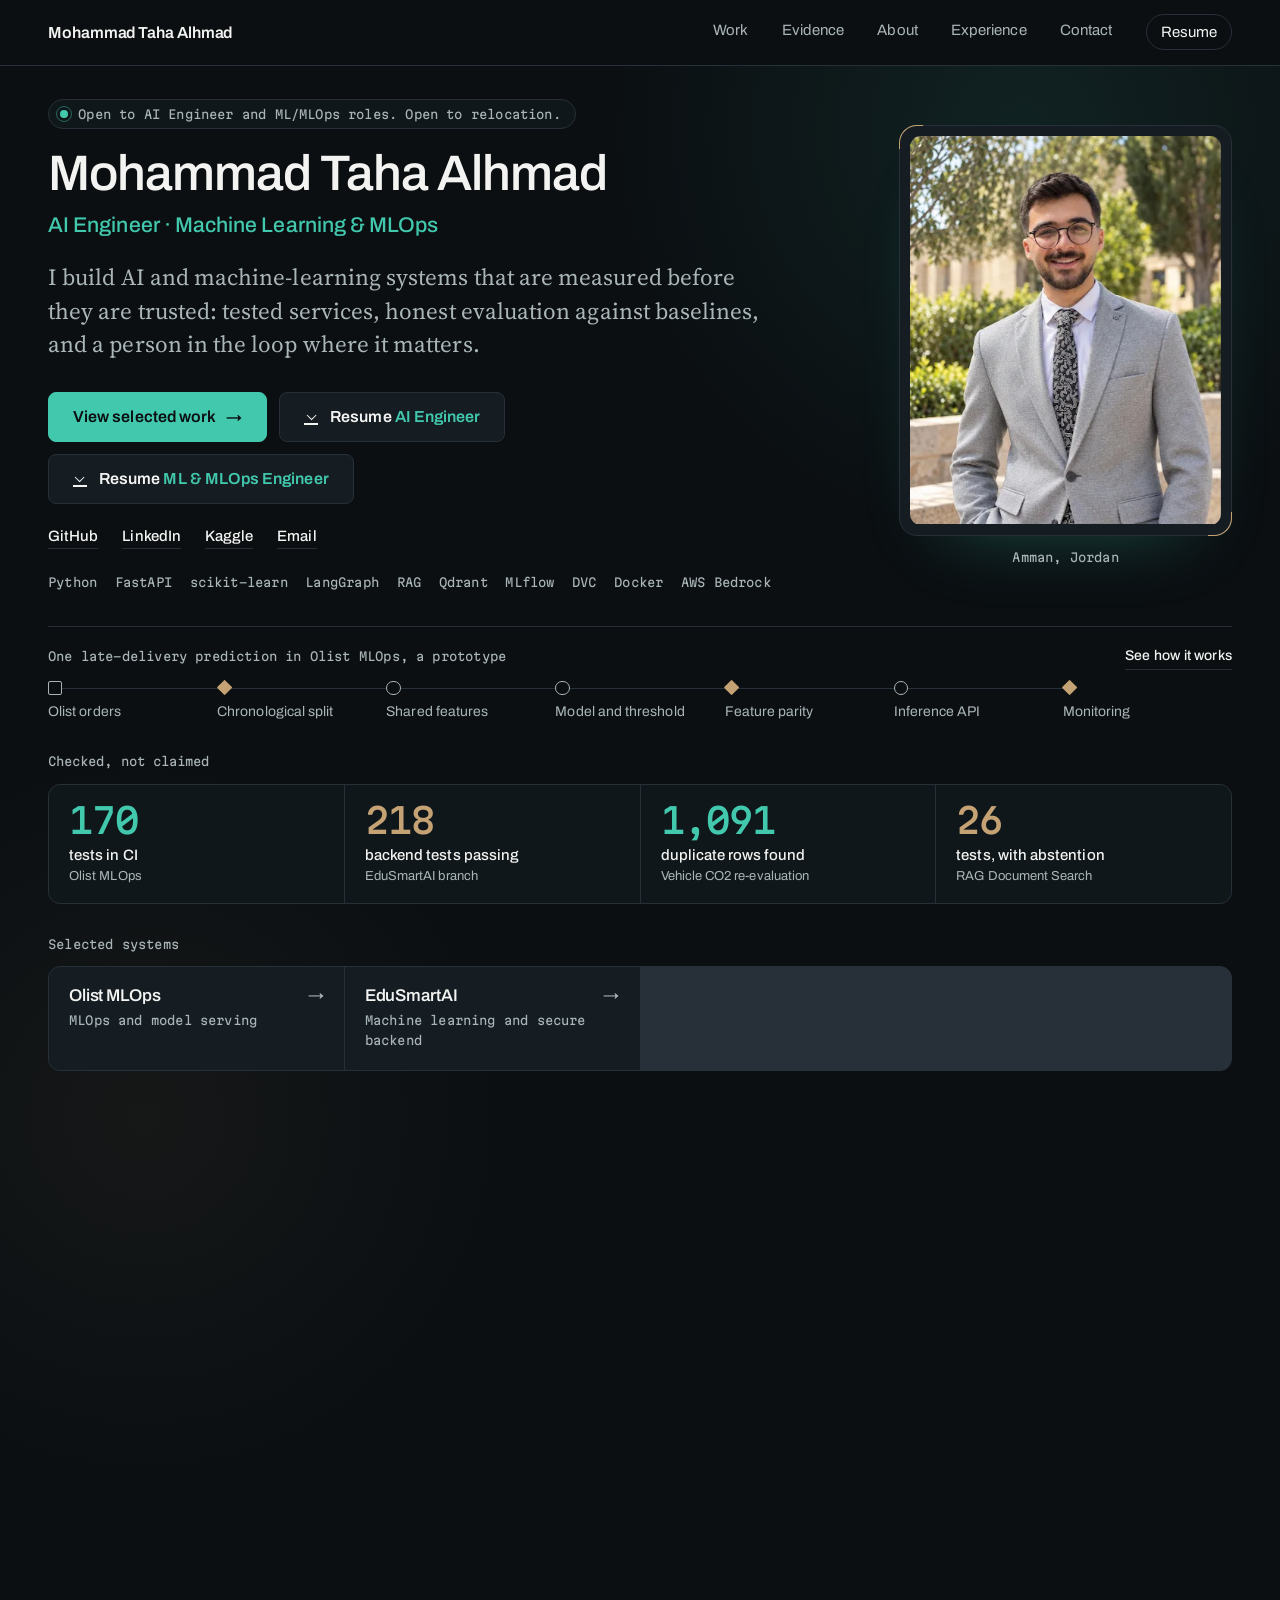
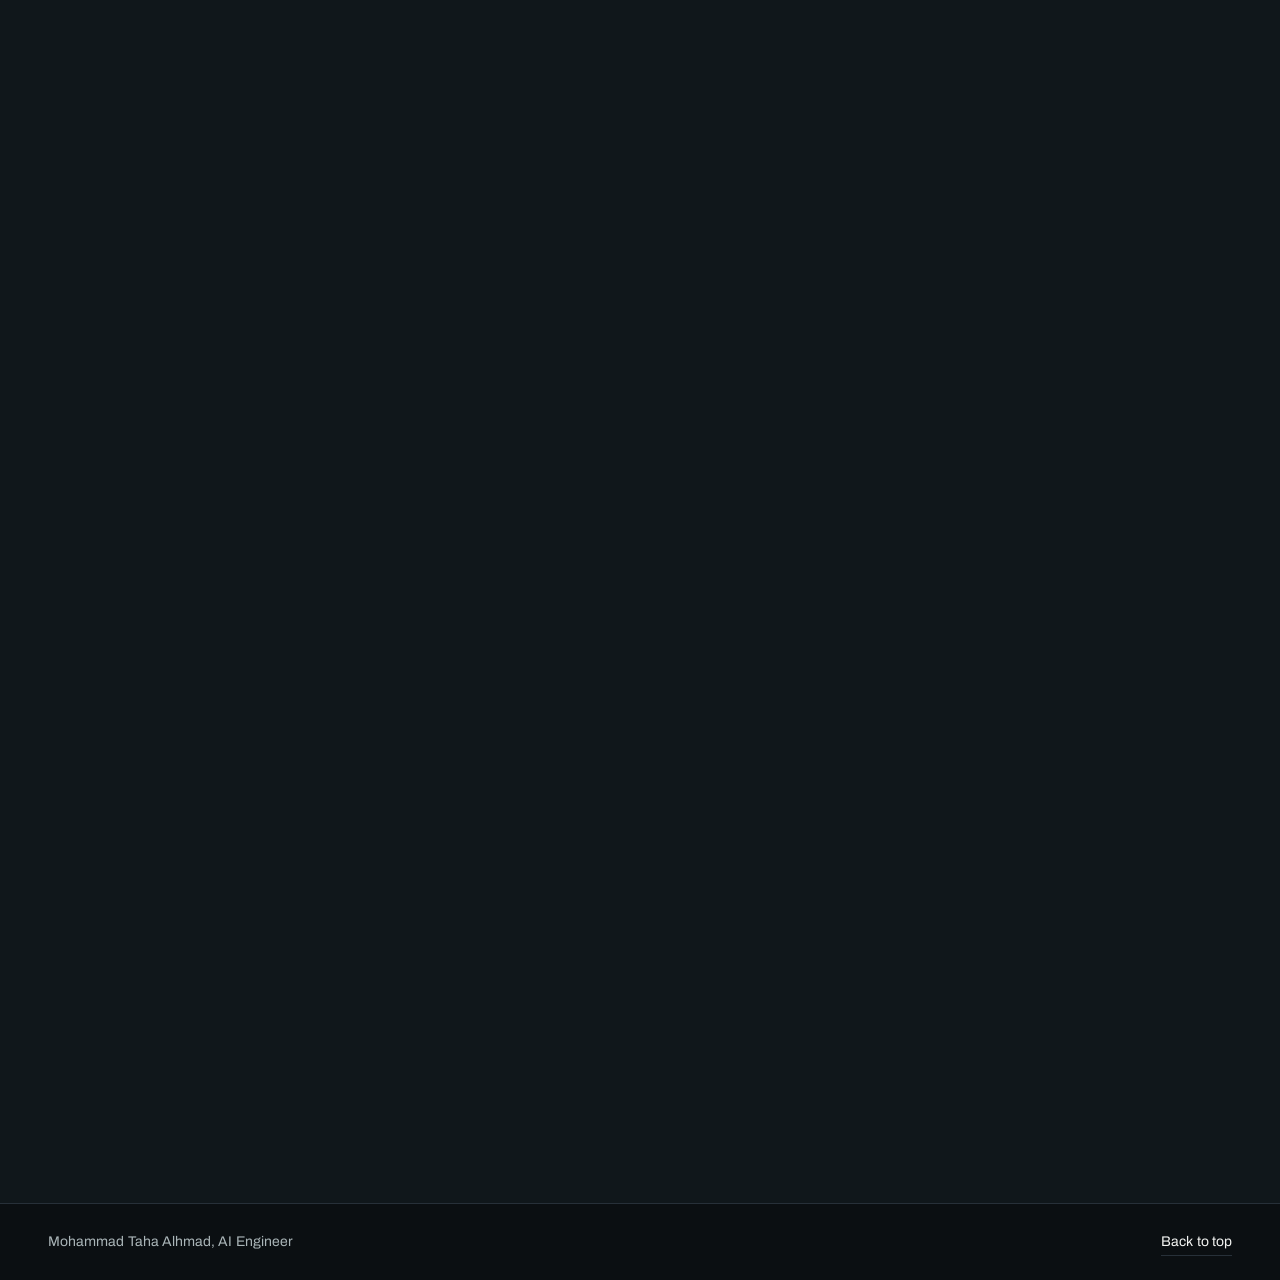
==== commit 1c008750: "feat(contact): accessible contact form delivered through Web3Forms - Name, email, inquiry type and m" ====
--- a/index.html
+++ b/index.html
@@ -3,7 +3,7 @@
 <head>
 <meta charset="utf-8">
 <meta name="viewport" content="width=device-width, initial-scale=1">
-<meta http-equiv="Content-Security-Policy" content="default-src &#x27;none&#x27;; style-src &#x27;self&#x27;; script-src &#x27;self&#x27;; font-src &#x27;self&#x27;; img-src &#x27;self&#x27;; base-uri &#x27;none&#x27;; form-action &#x27;none&#x27;">
+<meta http-equiv="Content-Security-Policy" content="default-src &#x27;none&#x27;; style-src &#x27;self&#x27;; script-src &#x27;self&#x27;; font-src &#x27;self&#x27;; img-src &#x27;self&#x27;; base-uri &#x27;none&#x27;; connect-src https://api.web3forms.com; form-action https://api.web3forms.com">
 <meta name="referrer" content="strict-origin-when-cross-origin">
 <meta name="color-scheme" content="dark">
 <meta name="theme-color" content="#0B0F12">
@@ -20,8 +20,8 @@
 <link rel="icon" href="assets/favicon.svg" type="image/svg+xml">
 <link rel="preload" href="assets/fonts/archivo.woff2" as="font" type="font/woff2" crossorigin>
 <link rel="preload" href="assets/fonts/source-serif-4.woff2" as="font" type="font/woff2" crossorigin>
-<link rel="stylesheet" href="assets/site.css?v=f9656976">
-<script src="assets/site.js?v=f1a990cc"></script>
+<link rel="stylesheet" href="assets/site.css?v=89fe5c7b">
+<script src="assets/site.js?v=9ca0fa7e"></script>
 <script type="application/ld+json">{"@context": "https://schema.org", "@type": "Person", "name": "Mohammad Taha Alhmad", "jobTitle": "AI Engineer", "url": "https://tahamohmadf19-dev.github.io/portfolio/", "email": "mailto:tahamohmadf19@gmail.com", "address": {"@type": "PostalAddress", "addressLocality": "Amman", "addressCountry": "JO"}, "alumniOf": {"@type": "CollegeOrUniversity", "name": "Philadelphia University"}, "sameAs": ["https://github.com/tahamohmadf19-dev", "https://www.linkedin.com/in/mohmad-taha-alhmad/", "https://www.kaggle.com/tahamohmad"]}</script>
 </head>
 <body>
@@ -244,6 +244,56 @@
       <h2 id="contact-title">Contact</h2>
       <div>
         <p class="contact-line">Open to AI Engineer and ML/MLOps roles. Open to relocation. Based in Amman, Jordan.</p>
+        <form class="contact-form" id="contact-form" action="https://api.web3forms.com/submit" method="post" accept-charset="UTF-8" aria-labelledby="contact-form-title" aria-describedby="cf-intro">
+          <h3 id="contact-form-title" class="form-title">Send a message</h3>
+          <p id="cf-intro" class="form-intro">All fields are required unless marked optional. You will not need an email app.</p>
+          <input type="hidden" name="access_key" value="">
+          <input type="hidden" name="subject" value="Portfolio inquiry">
+          <input type="hidden" name="from_name" value="Portfolio contact form">
+          <input type="hidden" name="redirect" value="https://tahamohmadf19-dev.github.io/portfolio/contact-sent.html">
+          <div class="field-row">
+            <div class="field">
+              <label for="cf-name">Name</label>
+              <input id="cf-name" name="name" type="text" autocomplete="name" required maxlength="100" aria-describedby="cf-name-error">
+              <p class="field-error" id="cf-name-error"></p>
+            </div>
+            <div class="field">
+              <label for="cf-email">Email</label>
+              <input id="cf-email" name="email" type="email" autocomplete="email" inputmode="email" spellcheck="false" required maxlength="254" aria-describedby="cf-email-error">
+              <p class="field-error" id="cf-email-error"></p>
+            </div>
+          </div>
+          <div class="field-row">
+            <div class="field">
+              <label for="cf-org">Organization <span class="optional">(optional)</span></label>
+              <input id="cf-org" name="organization" type="text" autocomplete="organization" maxlength="120" aria-describedby="cf-org-error">
+              <p class="field-error" id="cf-org-error"></p>
+            </div>
+            <div class="field">
+              <label for="cf-type">Inquiry type</label>
+              <select id="cf-type" name="inquiry" required aria-describedby="cf-type-error">
+                <option value="">Choose one</option><option value="Job opportunity">Job opportunity</option><option value="Freelance or contract work">Freelance or contract work</option><option value="Collaboration or research">Collaboration or research</option><option value="Something else">Something else</option>
+              </select>
+              <p class="field-error" id="cf-type-error"></p>
+            </div>
+          </div>
+          <div class="field">
+            <label for="cf-message">Message</label>
+            <textarea id="cf-message" name="message" rows="6" required minlength="20" maxlength="4000" aria-describedby="cf-message-hint cf-message-error"></textarea>
+            <p class="field-hint" id="cf-message-hint">At least 20 characters. <span class="counter" data-max="4000">0 of 4,000</span></p>
+            <p class="field-error" id="cf-message-error"></p>
+          </div>
+          <div class="hp" aria-hidden="true">
+            <label for="cf-botcheck">Leave this box unchecked</label>
+            <input type="checkbox" id="cf-botcheck" name="botcheck" tabindex="-1" autocomplete="off">
+          </div>
+          <p class="form-privacy" id="cf-privacy">Your message goes to my inbox through Web3Forms, and I use your details only to reply. Web3Forms keeps submissions for up to three years (<a class="ul" href="https://web3forms.com/privacy" rel="noopener noreferrer">its privacy policy</a>). Please do not include sensitive personal data.</p>
+          <div class="form-actions">
+            <button type="submit" class="btn btn-primary form-submit" aria-describedby="cf-privacy"><span class="form-submit-label">Send message</span></button>
+          </div>
+          <div class="form-status" id="cf-status" role="status" aria-live="polite" tabindex="-1"></div>
+        </form>
+        <p class="contact-direct">Or email me directly:</p>
         <p class="contact-mail"><a class="ul" href="mailto:tahamohmadf19@gmail.com">tahamohmadf19@gmail.com</a></p>
         <ul class="contact-links"><li><a class="ul" href="https://github.com/tahamohmadf19-dev" rel="noopener noreferrer">GitHub</a></li><li><a class="ul" href="https://www.linkedin.com/in/mohmad-taha-alhmad/" rel="noopener noreferrer">LinkedIn</a></li><li><a class="ul" href="https://www.kaggle.com/tahamohmad" rel="noopener noreferrer">Kaggle</a></li></ul>
         <div class="resume" id="resume"><h3 class="resume-title">Resume</h3><ul class="cv-cards"><li class="cv-card"><p class="cv-card-role">AI Engineer</p><p class="cv-card-focus">LLM applications, RAG, agent workflows and backend integration.</p><a class="btn btn-cv" href="assets/cv/Mohammad_Taha_Alhmad_AI_Engineer_Resume.pdf" download><span class="cv-icon" aria-hidden="true"></span>Download PDF</a></li><li class="cv-card"><p class="cv-card-role">ML &amp; MLOps Engineer</p><p class="cv-card-focus">Model serving, evaluation, reproducibility and CI for ML.</p><a class="btn btn-cv" href="assets/cv/Mohammad_Taha_Alhmad_ML_MLOps_Engineer_Resume.pdf" download><span class="cv-icon" aria-hidden="true"></span>Download PDF</a></li></ul><p class="cv-note">PDF, one page, updated November 2026. Contact details are email and links only.</p></div>
--- a/assets/site.css
+++ b/assets/site.css
@@ -39,6 +39,8 @@
   /* Derived from it, for hover and for text on the accent color. */
   --accent-hover: #63D6BF;
   --on-accent: #0B0F12;
+  /* Form errors only. */
+  --danger: #F0A090;
 
   --sans: "Archivo", "Archivo Fallback", Arial, sans-serif;
   --serif: "Source Serif 4", Georgia, serif;
@@ -642,6 +644,48 @@
 .cv-card-focus { flex: 1; color: var(--text-2); font-size: 0.9375rem; line-height: 1.5; }
 .cv-card .btn { margin-top: 0.625rem; align-self: flex-start; }
 .cv-note { margin-top: 0.75rem; color: var(--text-2); font: 400 0.75rem/1.6 var(--mono); }
+
+/* Contact form */
+.contact-form {
+  margin-top: 1.5rem; padding: clamp(1.25rem, 2.6vw, 2rem);
+  background: var(--surface); border: 1px solid var(--line); border-radius: 16px;
+}
+.form-title { font-size: 1.1875rem; font-weight: 600; letter-spacing: -0.01em; }
+.form-intro { margin-top: 0.375rem; color: var(--text-2); font-size: 0.9375rem; line-height: 1.5; }
+.field-row { display: grid; grid-template-columns: repeat(2, minmax(0, 1fr)); gap: 0 1rem; }
+.field { display: flex; flex-direction: column; margin-top: 1.125rem; min-width: 0; }
+.field label { font-size: 0.9375rem; font-weight: 600; line-height: 1.4; }
+.optional { color: var(--text-2); font-weight: 400; }
+.field input, .field select, .field textarea {
+  width: 100%; min-height: 48px; margin-top: 0.4rem; padding: 0.7rem 0.875rem;
+  background: var(--bg); border: 1px solid var(--line); border-radius: 8px;
+  color: var(--text); font: 400 1rem/1.5 var(--sans);
+}
+.field textarea { min-height: 9.5rem; resize: vertical; }
+.field select { cursor: pointer; }
+.field input:hover, .field select:hover, .field textarea:hover { border-color: var(--text-2); }
+.field input:focus-visible, .field select:focus-visible, .field textarea:focus-visible { outline: 2px solid var(--accent); outline-offset: 1px; border-color: var(--accent); }
+.field [aria-invalid="true"] { border-color: var(--danger); }
+.field-hint { display: flex; justify-content: space-between; gap: 1rem; margin-top: 0.375rem; color: var(--text-2); font-size: 0.8125rem; }
+.counter { font-family: var(--mono); font-size: 0.75rem; white-space: nowrap; }
+.field-error { margin-top: 0.375rem; color: var(--danger); font-size: 0.875rem; line-height: 1.4; }
+.field-error:empty { display: none; }
+/* The honeypot is off screen for people and assistive technology, and present for bots. */
+.hp { position: absolute; left: -10000px; width: 1px; height: 1px; overflow: hidden; }
+.contact-form { position: relative; }
+.form-privacy { margin-top: 1.25rem; color: var(--text-2); font-size: 0.8125rem; line-height: 1.55; }
+.form-actions { margin-top: 1.125rem; }
+.form-submit { min-width: 12rem; }
+.form-submit:disabled { cursor: progress; opacity: 0.7; }
+.form-status { margin-top: 1rem; font-size: 0.9375rem; line-height: 1.5; }
+.form-status:empty { display: none; }
+.form-status:focus { outline: none; }
+.form-status:focus-visible { outline: 2px solid var(--accent); outline-offset: 3px; }
+.form-status.is-sending { color: var(--text-2); }
+.form-status.is-success { padding: 0.75rem 1rem; border: 1px solid var(--accent); border-radius: 8px; color: var(--text); }
+.form-status.is-error { padding: 0.75rem 1rem; border: 1px solid var(--danger); border-radius: 8px; color: var(--text); }
+.contact-direct { margin-top: 1.75rem; color: var(--text-2); font-size: 0.9375rem; }
+.contact-direct + .contact-mail { margin-top: 0.25rem; }
 
 /* Narrower screens */
 @media (max-width: 1240px) {
@@ -768,6 +812,9 @@
   .bar-values { flex-direction: column; gap: 0; text-align: right; }
   .meter-scale { margin-left: 0; flex-basis: 100%; }
   .cv-cards { grid-template-columns: minmax(0, 1fr); }
+  .field-row { grid-template-columns: minmax(0, 1fr); }
+  .contact-form { padding: 1.125rem; border-radius: 14px; }
+  .form-submit { width: 100%; }
   .cv-card .btn { align-self: stretch; }
 }
 
@@ -868,6 +915,8 @@
   .bar-btn, .day-btn, .receipts a { transition: color 0.18s, background-color 0.18s, border-color 0.18s; }
   .js .bar-note.is-open p, .js .day-note.is-open p { animation: note-in 0.32s var(--ease) both; }
   .btn-cv .cv-icon { transition: transform 0.22s var(--ease); }
+  .field input, .field select, .field textarea { transition: border-color 0.18s; }
+  .form-status.is-success, .form-status.is-error { animation: note-in 0.32s var(--ease) both; }
   .btn-cv:hover .cv-icon { transform: translateY(2px); }
   @media (hover: hover) and (pointer: fine) {
     .check { transition: border-color 0.28s, opacity 0.75s var(--ease), translate 0.75s var(--ease); }
@@ -931,7 +980,8 @@
 @media (forced-colors: active) {
   .stage-gate .stage-mark, .legend-mark, .path .stage-gate .path-mark { background: Highlight; forced-color-adjust: none; }
   .is-open .stage-mark { outline: 2px solid Highlight; }
-  .btn, .project, .frame, .trace-wrap, .check, .cv-card, .day-btn { border: 1px solid CanvasText; }
+  .btn, .project, .frame, .trace-wrap, .check, .cv-card, .day-btn, .contact-form, .field input, .field select, .field textarea { border: 1px solid CanvasText; }
+  .field [aria-invalid="true"] { border: 2px solid Mark; }
   .bar-fill, .chart .series, .chart .pt-dot, .meter-chance { forced-color-adjust: none; }
   .bar-row.is-open .bar-btn, .day-btn[aria-expanded="true"] { outline: 2px solid Highlight; }
   .hero::before, .hero::after, .path-pulse { display: none; }
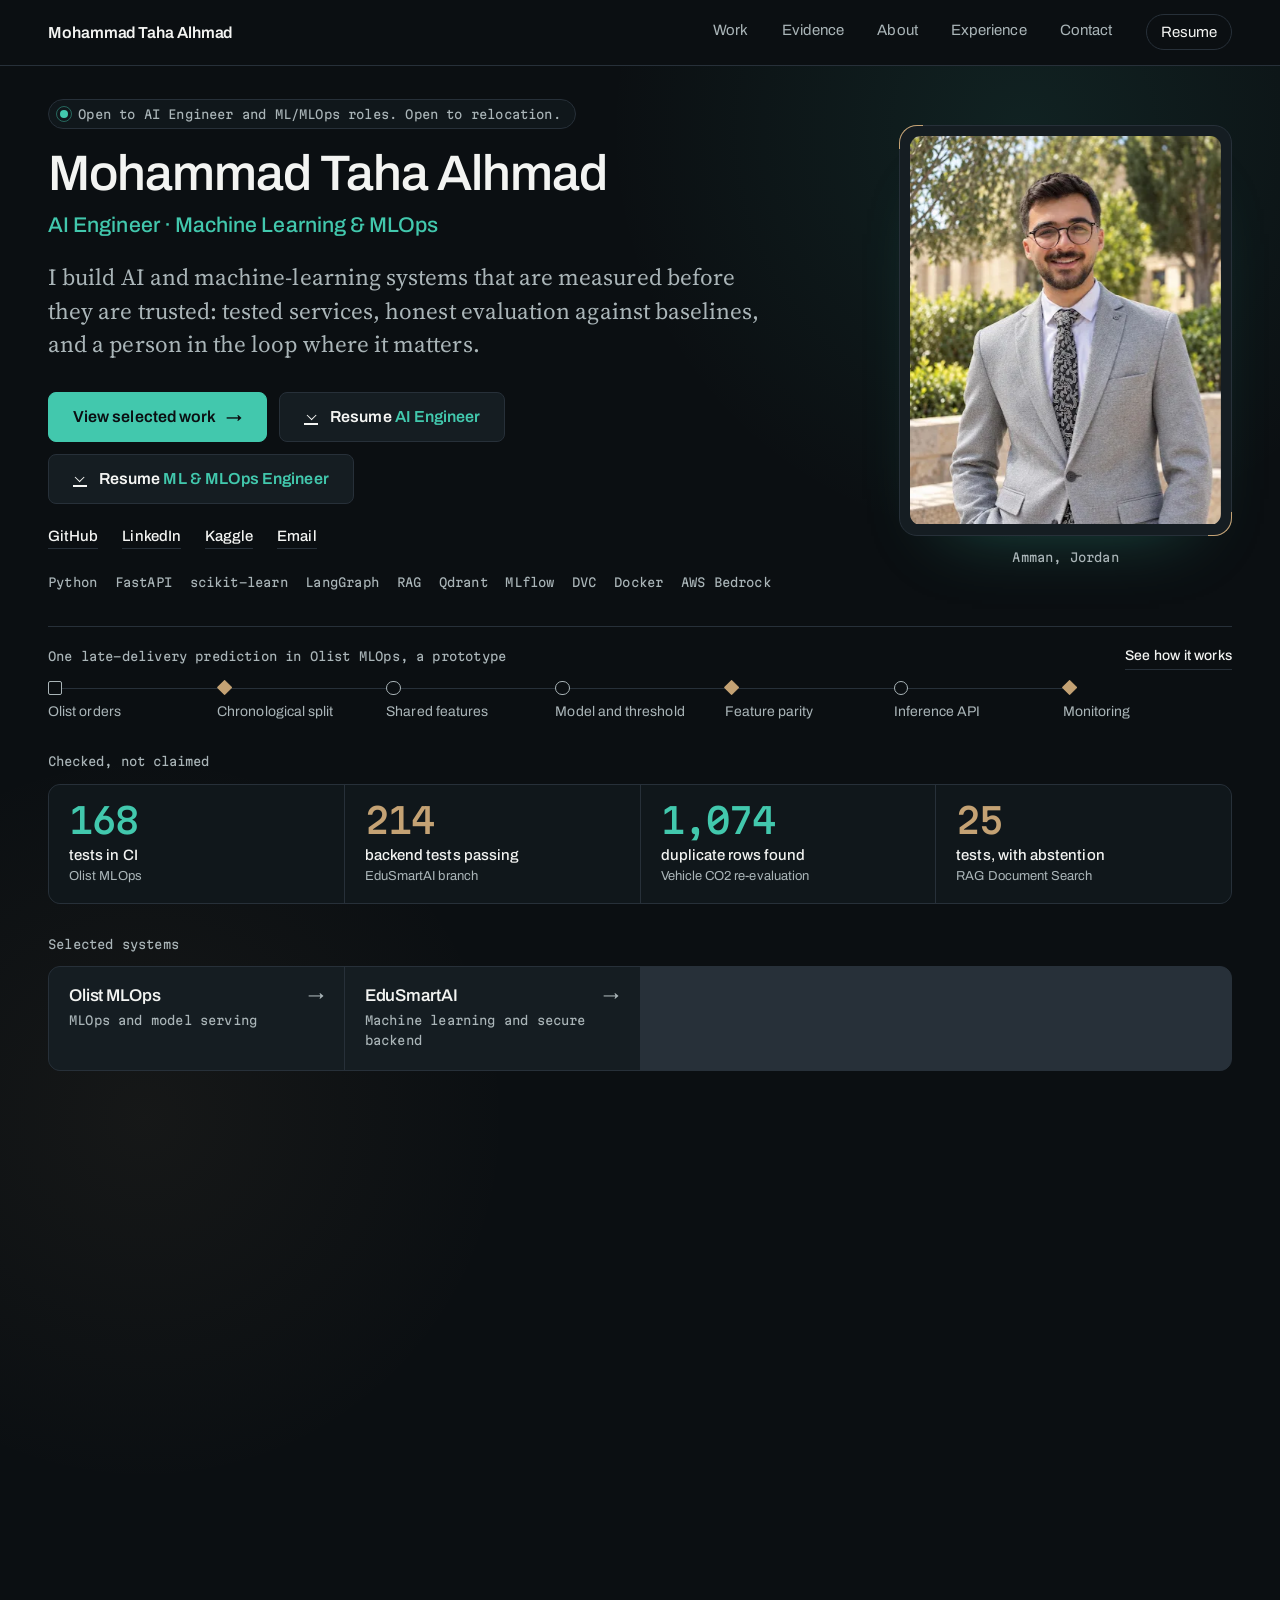
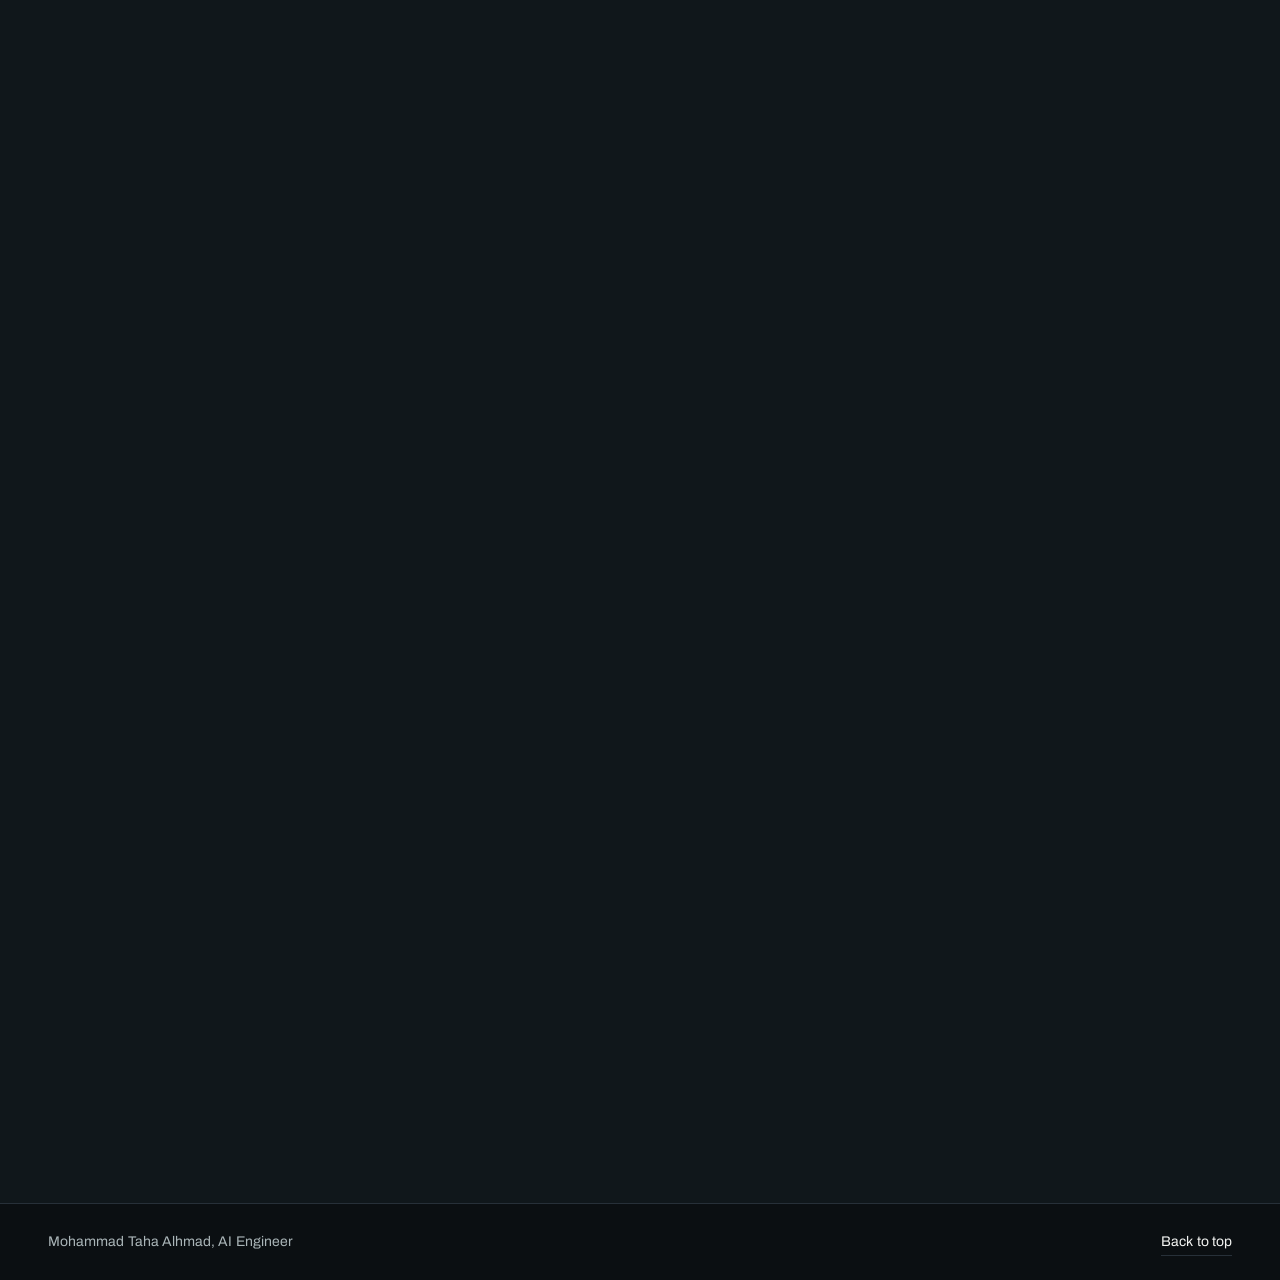
==== commit bef5ac91: "feat(contact): connect the form to the owner's public Web3Forms key The key is a public form identif" ====
--- a/index.html
+++ b/index.html
@@ -247,7 +247,7 @@
         <form class="contact-form" id="contact-form" action="https://api.web3forms.com/submit" method="post" accept-charset="UTF-8" aria-labelledby="contact-form-title" aria-describedby="cf-intro">
           <h3 id="contact-form-title" class="form-title">Send a message</h3>
           <p id="cf-intro" class="form-intro">All fields are required unless marked optional. You will not need an email app.</p>
-          <input type="hidden" name="access_key" value="">
+          <input type="hidden" name="access_key" value="d682caff-c955-47a0-86f6-16b1df7e6dc9">
           <input type="hidden" name="subject" value="Portfolio inquiry">
           <input type="hidden" name="from_name" value="Portfolio contact form">
           <input type="hidden" name="redirect" value="https://tahamohmadf19-dev.github.io/portfolio/contact-sent.html">
